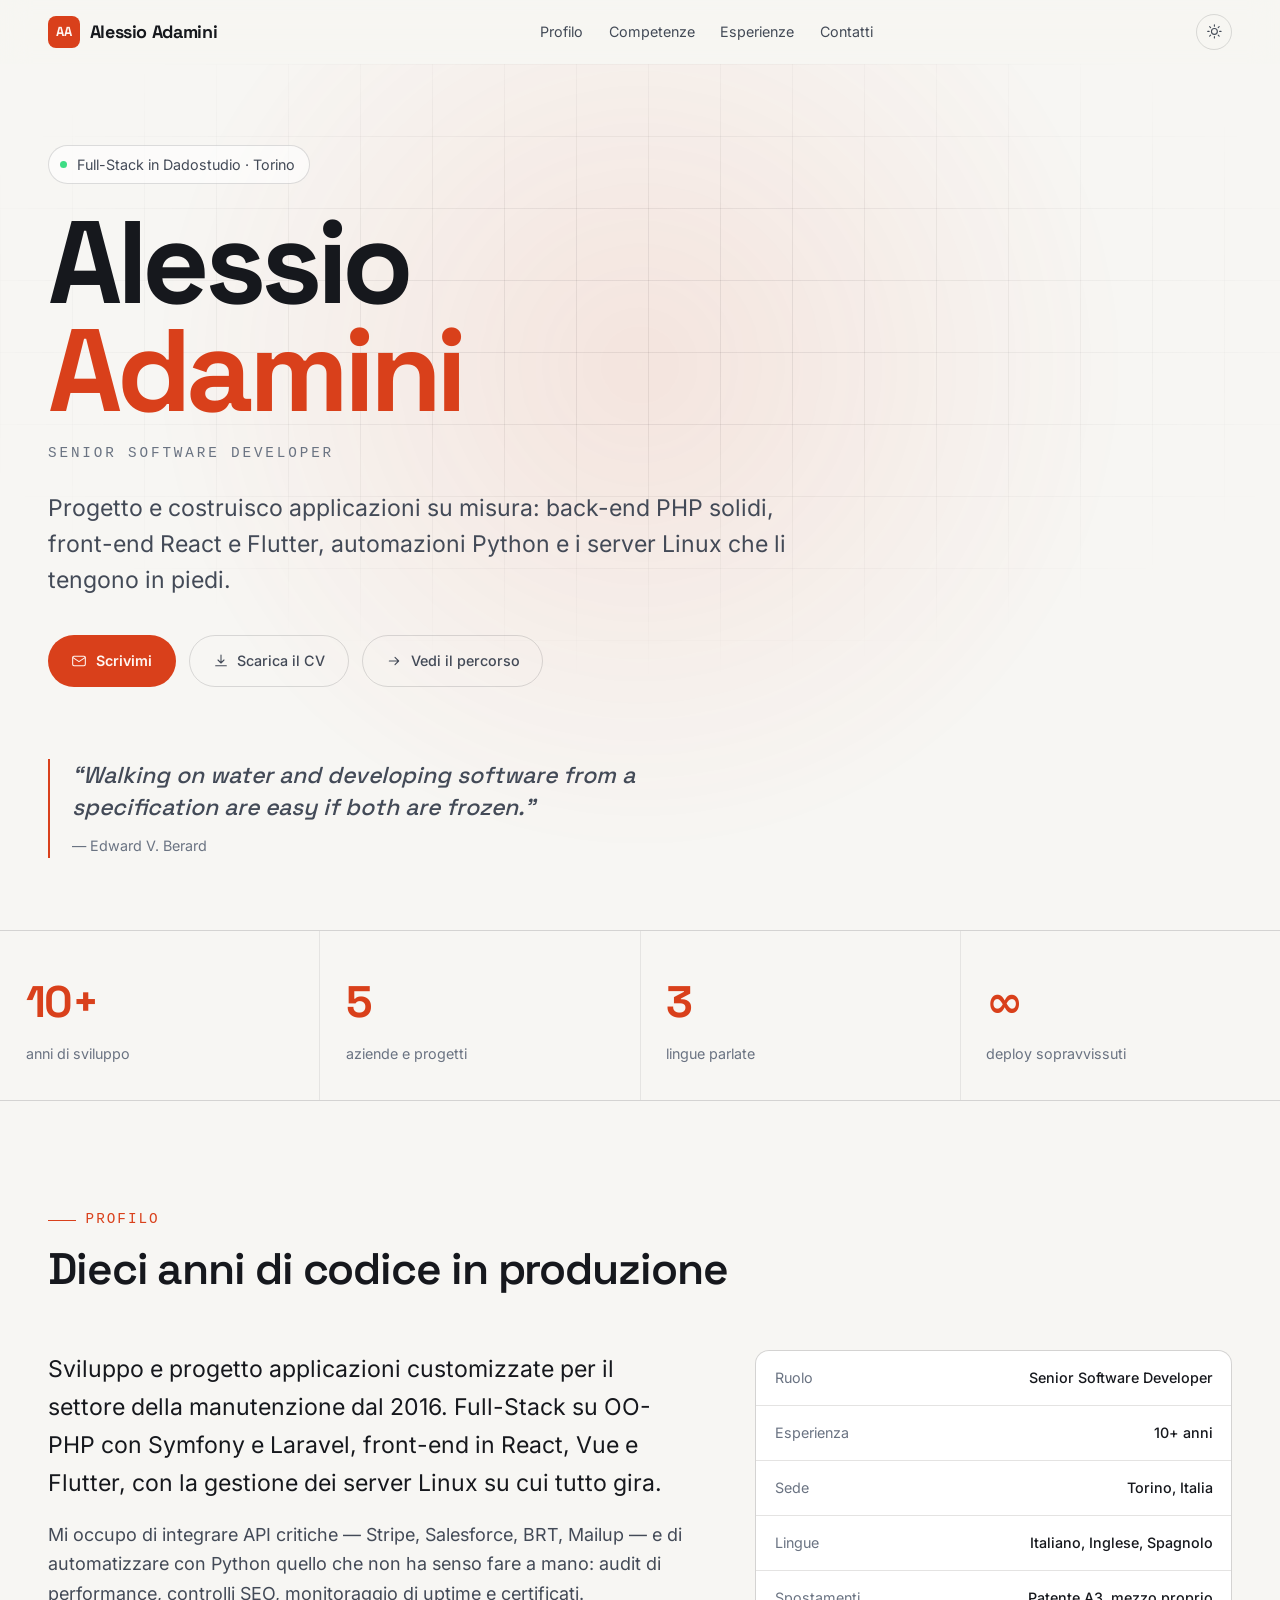
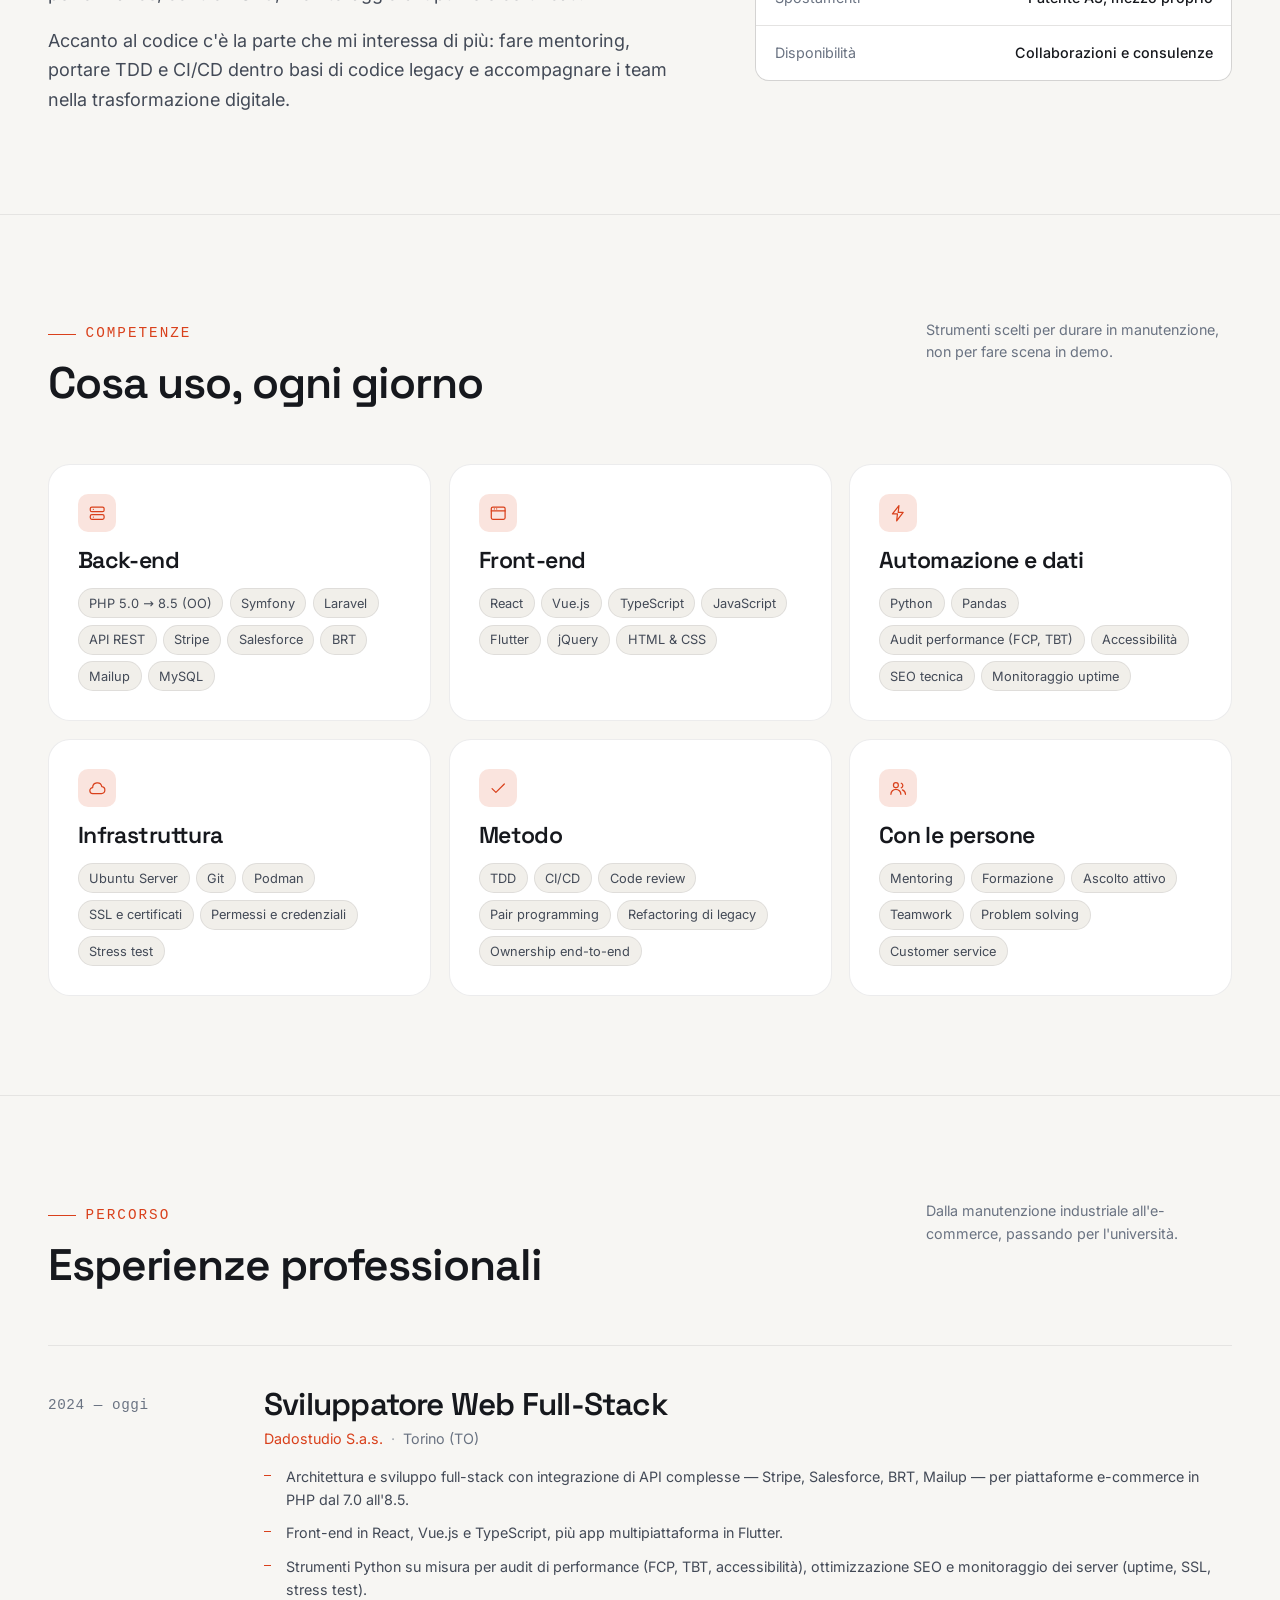
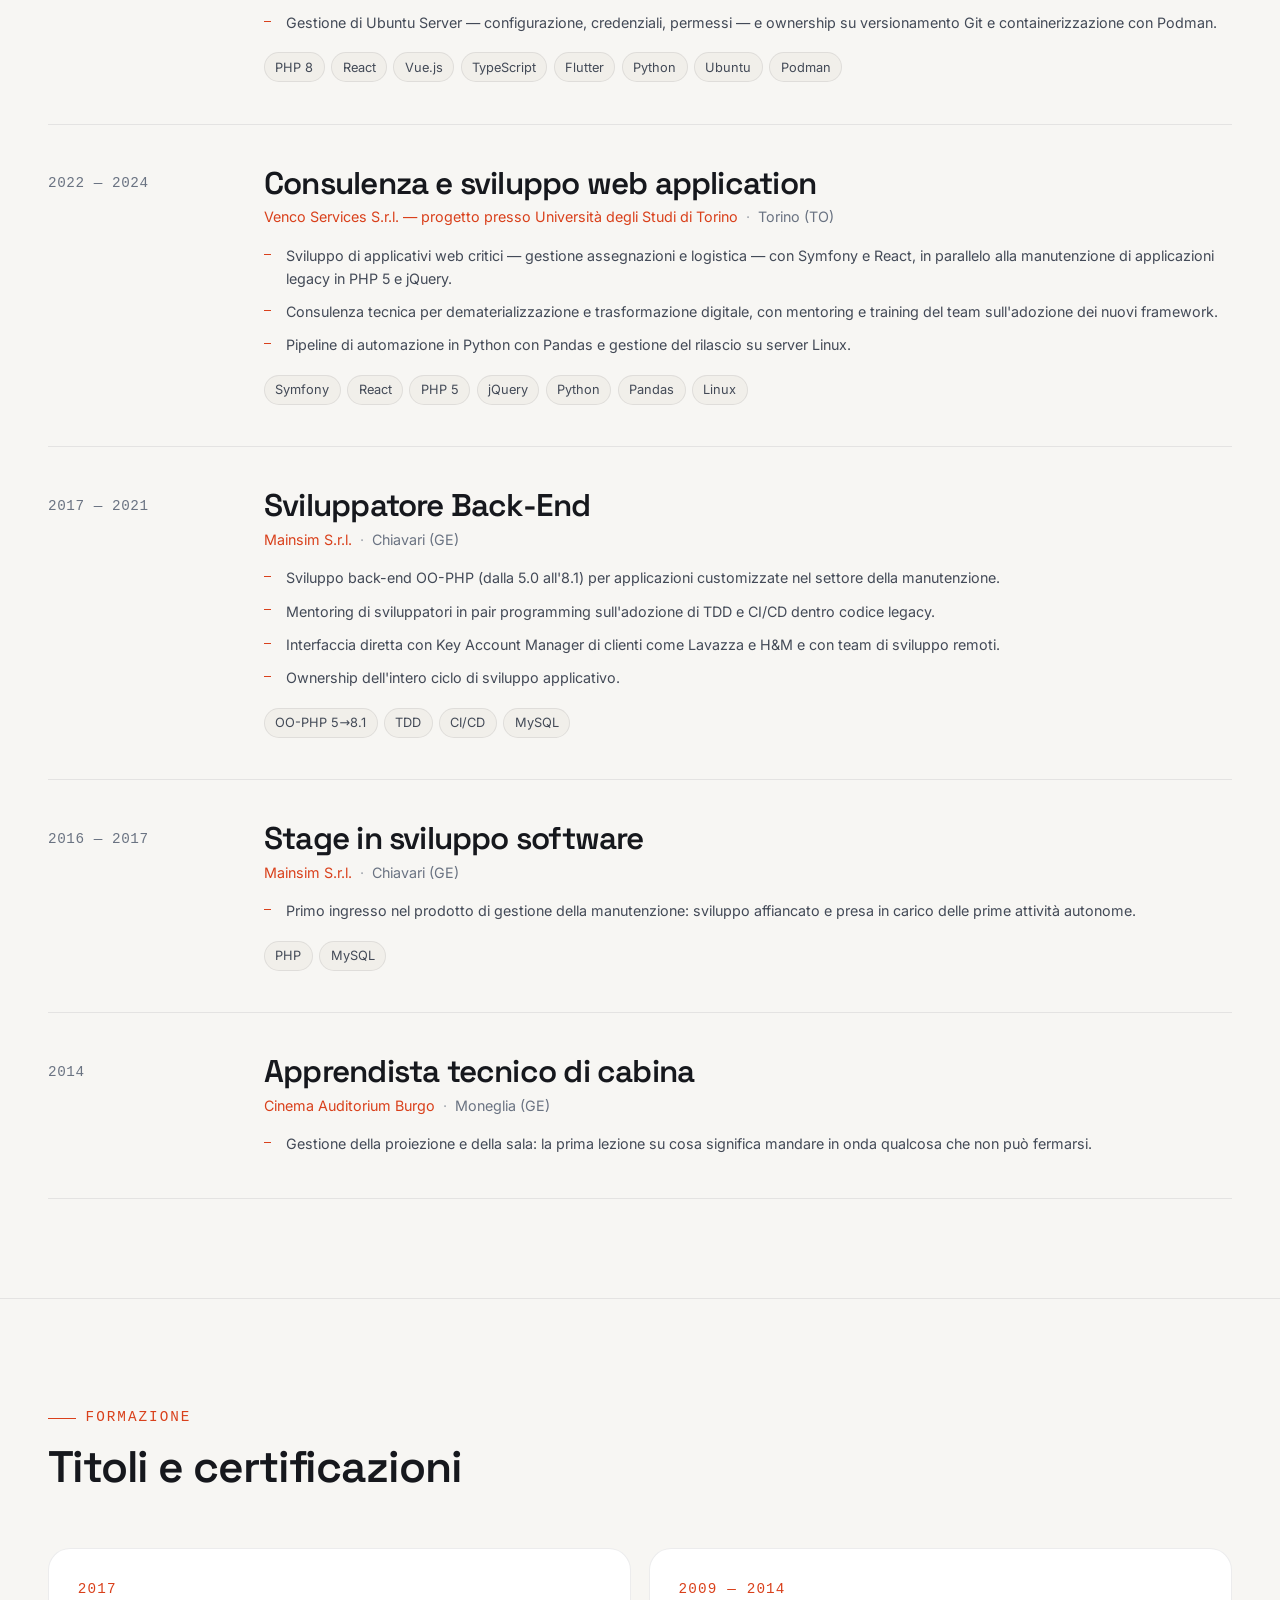
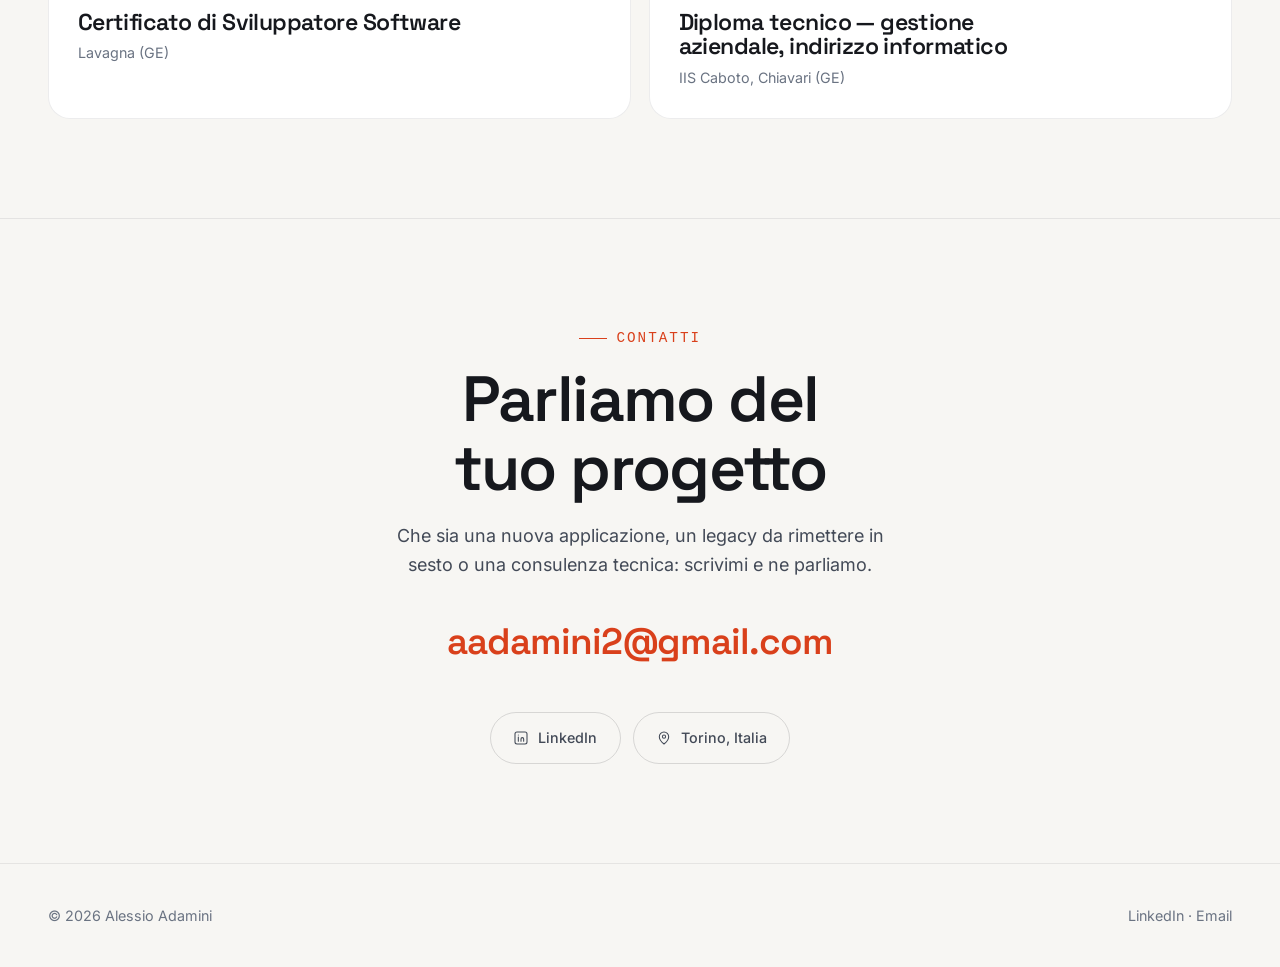
==== docs/index.html @ 6bbdf0d1 "Rendi il CV scaricabile dalla pagina Il PDF esce in media/ e il pulsante di download torna in apertu" ====
<!DOCTYPE html>
<html lang="it-IT">
<head>
	<meta charset="UTF-8">
	<meta name="viewport" content="width=device-width, initial-scale=1">
	<meta name="theme-color" content="#08090c" media="(prefers-color-scheme: dark)">
	<meta name="theme-color" content="#f7f6f3" media="(prefers-color-scheme: light)">
	<link rel="profile" href="https://gmpg.org/xfn/11">
	<title>Alessio Adamini &#8211; Senior Software Developer · Torino</title>
<meta name='robots' content='max-image-preview:large' />
<link rel="preload" href="assets/fonts/space-grotesk-700-latin.woff2" as="font" type="font/woff2" crossorigin>
<link rel="preload" href="assets/fonts/inter-400-latin.woff2" as="font" type="font/woff2" crossorigin>
	<script>
	(function(){try{var t=localStorage.getItem('adamini-theme');if(!t){t=window.matchMedia('(prefers-color-scheme: light)').matches?'light':'dark';}document.documentElement.dataset.theme=t;}catch(e){}})();
	</script>
	<meta name="description" content="Progetto e costruisco applicazioni su misura: back-end PHP solidi, front-end React e Flutter, automazioni Python e i server Linux che li tengono in piedi.">
<meta name="author" content="Alessio Adamini">
<meta property="og:type" content="profile">
<meta property="og:title" content="Alessio Adamini — Senior Software Developer">
<meta property="og:description" content="Progetto e costruisco applicazioni su misura: back-end PHP solidi, front-end React e Flutter, automazioni Python e i server Linux che li tengono in piedi.">
<meta property="og:url" content="https://adamini-a.github.io/">
<meta property="og:image" content="https://adamini-a.github.io/assets/img/og-image.png">
<meta property="og:image:width" content="1200">
<meta property="og:image:height" content="630">
<meta property="og:locale" content="it_IT">
<meta property="og:site_name" content="Alessio Adamini">
<meta name="twitter:card" content="summary_large_image">
<meta name="twitter:title" content="Alessio Adamini — Senior Software Developer">
<meta name="twitter:description" content="Progetto e costruisco applicazioni su misura: back-end PHP solidi, front-end React e Flutter, automazioni Python e i server Linux che li tengono in piedi.">
<meta name="twitter:image" content="https://adamini-a.github.io/assets/img/og-image.png">
<script type="application/ld+json">{"@context":"https://schema.org","@type":"Person","name":"Alessio Adamini","jobTitle":"Senior Software Developer","description":"Progetto e costruisco applicazioni su misura: back-end PHP solidi, front-end React e Flutter, automazioni Python e i server Linux che li tengono in piedi.","url":"https://adamini-a.github.io/","image":"https://adamini-a.github.io/assets/img/og-image.png","email":"aadamini2@gmail.com","address":{"@type":"PostalAddress","addressLocality":"Torino, Italia"},"sameAs":["https://www.linkedin.com/in/alessio-adamini-a20788132"]}</script>


<link rel='stylesheet' href='assets/css/main.css' media='all' />
<link rel="canonical" href="https://adamini-a.github.io/" />
</head>

<body class="home no-js">

<a class="skip-link" href="#main">Vai al contenuto</a>

<header class="site-header" data-stuck="false">
	<div class="wrap site-header__inner">
		<a class="brand" href="" rel="home">
							<span class="brand__mark" aria-hidden="true">AA</span>
						<span>Alessio Adamini</span>
		</a>

		<nav class="nav" aria-label="Navigazione principale">
												<a href="#profilo">Profilo</a>
									<a href="#competenze">Competenze</a>
									<a href="#esperienze">Esperienze</a>
									<a href="#contatti">Contatti</a>
									</nav>

		<div class="header__tools">
			<button class="theme-toggle" type="button" aria-label="Cambia tema">
				<span class="icon-sun" aria-hidden="true">
					<svg viewBox="0 0 24 24" fill="none" stroke="currentColor" stroke-width="1.6" stroke-linecap="round"><circle cx="12" cy="12" r="4.2"/><path d="M12 2.5v2M12 19.5v2M2.5 12h2M19.5 12h2M5.2 5.2l1.4 1.4M17.4 17.4l1.4 1.4M18.8 5.2l-1.4 1.4M6.6 17.4l-1.4 1.4"/></svg>
				</span>
				<span class="icon-moon" aria-hidden="true">
					<svg viewBox="0 0 24 24" fill="none" stroke="currentColor" stroke-width="1.6" stroke-linecap="round" stroke-linejoin="round"><path d="M20 14.5A8.5 8.5 0 0 1 9.5 4a8.5 8.5 0 1 0 10.5 10.5Z"/></svg>
				</span>
			</button>

			<button class="nav-toggle" type="button" aria-expanded="false" aria-label="Apri il menu">
				<span></span><span></span><span></span>
			</button>
		</div>
	</div>
</header>

<main id="main">
<section class="hero" id="inizio">
	<span class="hero__grid" aria-hidden="true"></span>
	<span class="hero__glow" aria-hidden="true"></span>

	<div class="wrap">
					<p class="hero__status reveal">
				<span class="dot" aria-hidden="true"></span>
				Full-Stack in Dadostudio · Torino			</p>
		
		<h1 class="hero__name reveal" style="--reveal-delay:60ms">
			<span class="line">Alessio</span>
			<span class="line accent">Adamini</span>
		</h1>

					<p class="hero__role reveal" style="--reveal-delay:120ms">Senior Software Developer</p>
		
					<p class="hero__intro reveal" style="--reveal-delay:180ms">Progetto e costruisco applicazioni su misura: back-end PHP solidi, front-end React e Flutter, automazioni Python e i server Linux che li tengono in piedi.</p>
		
		<div class="hero__actions reveal" style="--reveal-delay:240ms">
							<a class="btn btn--primary" href="mailto:aadamini2@gmail.com">
					<svg viewBox="0 0 24 24" fill="none" stroke="currentColor" stroke-width="1.6" stroke-linecap="round" stroke-linejoin="round" aria-hidden="true" focusable="false"><rect x="2.5" y="5" width="19" height="14" rx="2"/><path d="m3 7 9 6 9-6"/></svg>					Scrivimi				</a>
			
							<a class="btn btn--ghost" href="media/Alessio_Adamini_CV_2026.pdf" download>
					<svg viewBox="0 0 24 24" fill="none" stroke="currentColor" stroke-width="1.6" stroke-linecap="round" stroke-linejoin="round" aria-hidden="true" focusable="false"><path d="M12 3v12m0 0 4.5-4.5M12 15l-4.5-4.5"/><path d="M4 19h16"/></svg>					Scarica il CV				</a>
			
			<a class="btn btn--ghost" href="#esperienze">
				<svg viewBox="0 0 24 24" fill="none" stroke="currentColor" stroke-width="1.6" stroke-linecap="round" stroke-linejoin="round" aria-hidden="true" focusable="false"><path d="M5 12h14m0 0-5.5-5.5M19 12l-5.5 5.5"/></svg>				Vedi il percorso			</a>
		</div>

					<figure class="hero__quote reveal" style="--reveal-delay:300ms">
				<blockquote><p>“Walking on water and developing software from a specification are easy if both are frozen.”</p></blockquote>
									<figcaption><cite>— Edward V. Berard</cite></figcaption>
							</figure>
			</div>
</section>
<div class="stats">
			<div class="stats__item reveal" style="--reveal-delay:0ms">
			<span class="stats__value">10+</span>
			<span class="stats__label">anni di sviluppo</span>
		</div>
			<div class="stats__item reveal" style="--reveal-delay:70ms">
			<span class="stats__value">5</span>
			<span class="stats__label">aziende e progetti</span>
		</div>
			<div class="stats__item reveal" style="--reveal-delay:140ms">
			<span class="stats__value">3</span>
			<span class="stats__label">lingue parlate</span>
		</div>
			<div class="stats__item reveal" style="--reveal-delay:210ms">
			<span class="stats__value">∞</span>
			<span class="stats__label">deploy sopravvissuti</span>
		</div>
	</div>
<section class="section" id="profilo">
	<div class="wrap">
		<div class="section__head">
			<div>
				<p class="section__kicker">Profilo</p>
				<h2 class="section__title">Dieci anni di codice in produzione</h2>
			</div>
		</div>

		<div class="about">
			<div class="about__text reveal">
															<p>Sviluppo e progetto applicazioni customizzate per il settore della manutenzione dal 2016. Full-Stack su OO-PHP con Symfony e Laravel, front-end in React, Vue e Flutter, con la gestione dei server Linux su cui tutto gira.</p>
																				<p>Mi occupo di integrare API critiche — Stripe, Salesforce, BRT, Mailup — e di automatizzare con Python quello che non ha senso fare a mano: audit di performance, controlli SEO, monitoraggio di uptime e certificati.</p>
																				<p>Accanto al codice c&#039;è la parte che mi interessa di più: fare mentoring, portare TDD e CI/CD dentro basi di codice legacy e accompagnare i team nella trasformazione digitale.</p>
												</div>

							<dl class="facts reveal" style="--reveal-delay:120ms">
											<div class="facts__row">
							<dt class="facts__key">Ruolo</dt>
							<dd class="facts__val">Senior Software Developer</dd>
						</div>
											<div class="facts__row">
							<dt class="facts__key">Esperienza</dt>
							<dd class="facts__val">10+ anni</dd>
						</div>
											<div class="facts__row">
							<dt class="facts__key">Sede</dt>
							<dd class="facts__val">Torino, Italia</dd>
						</div>
											<div class="facts__row">
							<dt class="facts__key">Lingue</dt>
							<dd class="facts__val">Italiano, Inglese, Spagnolo</dd>
						</div>
											<div class="facts__row">
							<dt class="facts__key">Spostamenti</dt>
							<dd class="facts__val">Patente A3, mezzo proprio</dd>
						</div>
											<div class="facts__row">
							<dt class="facts__key">Disponibilità</dt>
							<dd class="facts__val">Collaborazioni e consulenze</dd>
						</div>
									</dl>
					</div>
	</div>
</section>
<section class="section" id="competenze">
	<div class="wrap">
		<div class="section__head">
			<div>
				<p class="section__kicker">Competenze</p>
				<h2 class="section__title">Cosa uso, ogni giorno</h2>
			</div>
							<p class="section__lede">Strumenti scelti per durare in manutenzione, non per fare scena in demo.</p>
					</div>

		<div class="skills">
											<article class="skill-card reveal" style="--reveal-delay:0ms">
											<span class="skill-card__icon" aria-hidden="true"><svg viewBox="0 0 24 24" fill="none" stroke="currentColor" stroke-width="1.6" stroke-linecap="round" stroke-linejoin="round" aria-hidden="true" focusable="false"><rect x="3" y="4" width="18" height="6" rx="2"/><rect x="3" y="14" width="18" height="6" rx="2"/><path d="M7 7h.01M7 17h.01"/></svg></span>
					
					<h3 class="skill-card__title">Back-end</h3>

											<ul class="tags">
															<li class="tag">PHP 5.0 → 8.5 (OO)</li>
															<li class="tag">Symfony</li>
															<li class="tag">Laravel</li>
															<li class="tag">API REST</li>
															<li class="tag">Stripe</li>
															<li class="tag">Salesforce</li>
															<li class="tag">BRT</li>
															<li class="tag">Mailup</li>
															<li class="tag">MySQL</li>
													</ul>
									</article>
											<article class="skill-card reveal" style="--reveal-delay:70ms">
											<span class="skill-card__icon" aria-hidden="true"><svg viewBox="0 0 24 24" fill="none" stroke="currentColor" stroke-width="1.6" stroke-linecap="round" stroke-linejoin="round" aria-hidden="true" focusable="false"><rect x="3" y="4" width="18" height="16" rx="2"/><path d="M3 9h18M7 6.5h.01M10 6.5h.01"/></svg></span>
					
					<h3 class="skill-card__title">Front-end</h3>

											<ul class="tags">
															<li class="tag">React</li>
															<li class="tag">Vue.js</li>
															<li class="tag">TypeScript</li>
															<li class="tag">JavaScript</li>
															<li class="tag">Flutter</li>
															<li class="tag">jQuery</li>
															<li class="tag">HTML &amp; CSS</li>
													</ul>
									</article>
											<article class="skill-card reveal" style="--reveal-delay:140ms">
											<span class="skill-card__icon" aria-hidden="true"><svg viewBox="0 0 24 24" fill="none" stroke="currentColor" stroke-width="1.6" stroke-linecap="round" stroke-linejoin="round" aria-hidden="true" focusable="false"><path d="M13 2 4.5 13H11l-1 9 8.5-11H12l1-9Z"/></svg></span>
					
					<h3 class="skill-card__title">Automazione e dati</h3>

											<ul class="tags">
															<li class="tag">Python</li>
															<li class="tag">Pandas</li>
															<li class="tag">Audit performance (FCP, TBT)</li>
															<li class="tag">Accessibilità</li>
															<li class="tag">SEO tecnica</li>
															<li class="tag">Monitoraggio uptime</li>
													</ul>
									</article>
											<article class="skill-card reveal" style="--reveal-delay:210ms">
											<span class="skill-card__icon" aria-hidden="true"><svg viewBox="0 0 24 24" fill="none" stroke="currentColor" stroke-width="1.6" stroke-linecap="round" stroke-linejoin="round" aria-hidden="true" focusable="false"><path d="M17.5 19a4.5 4.5 0 0 0 .5-8.97A6 6 0 0 0 6.1 11.2 3.5 3.5 0 0 0 6.5 19h11Z"/></svg></span>
					
					<h3 class="skill-card__title">Infrastruttura</h3>

											<ul class="tags">
															<li class="tag">Ubuntu Server</li>
															<li class="tag">Git</li>
															<li class="tag">Podman</li>
															<li class="tag">SSL e certificati</li>
															<li class="tag">Permessi e credenziali</li>
															<li class="tag">Stress test</li>
													</ul>
									</article>
											<article class="skill-card reveal" style="--reveal-delay:280ms">
											<span class="skill-card__icon" aria-hidden="true"><svg viewBox="0 0 24 24" fill="none" stroke="currentColor" stroke-width="1.6" stroke-linecap="round" stroke-linejoin="round" aria-hidden="true" focusable="false"><path d="m4 12.5 5 5L20 6.5"/></svg></span>
					
					<h3 class="skill-card__title">Metodo</h3>

											<ul class="tags">
															<li class="tag">TDD</li>
															<li class="tag">CI/CD</li>
															<li class="tag">Code review</li>
															<li class="tag">Pair programming</li>
															<li class="tag">Refactoring di legacy</li>
															<li class="tag">Ownership end-to-end</li>
													</ul>
									</article>
											<article class="skill-card reveal" style="--reveal-delay:350ms">
											<span class="skill-card__icon" aria-hidden="true"><svg viewBox="0 0 24 24" fill="none" stroke="currentColor" stroke-width="1.6" stroke-linecap="round" stroke-linejoin="round" aria-hidden="true" focusable="false"><circle cx="9" cy="8" r="3.2"/><path d="M2.5 20a6.5 6.5 0 0 1 13 0"/><path d="M16 5.5a3.2 3.2 0 0 1 0 6M17.5 14.2A6.5 6.5 0 0 1 21.5 20"/></svg></span>
					
					<h3 class="skill-card__title">Con le persone</h3>

											<ul class="tags">
															<li class="tag">Mentoring</li>
															<li class="tag">Formazione</li>
															<li class="tag">Ascolto attivo</li>
															<li class="tag">Teamwork</li>
															<li class="tag">Problem solving</li>
															<li class="tag">Customer service</li>
													</ul>
									</article>
					</div>
	</div>
</section>
<section class="section" id="esperienze">
	<div class="wrap">
		<div class="section__head">
			<div>
				<p class="section__kicker">Percorso</p>
				<h2 class="section__title">Esperienze professionali</h2>
			</div>
							<p class="section__lede">Dalla manutenzione industriale all&#039;e-commerce, passando per l&#039;università.</p>
					</div>

		<div class="timeline">
											<article class="tl-item reveal">
					<p class="tl-item__period">2024 — oggi</p>

					<div class="tl-item__body">
						<h3 class="tl-item__role">Sviluppatore Web Full-Stack</h3>

													<p class="tl-item__org">
																	<span>Dadostudio S.a.s.</span>
																									<span class="sep" aria-hidden="true">·</span>
																									<span class="place">Torino (TO)</span>
															</p>
						
													<ul class="tl-item__list">
																	<li>Architettura e sviluppo full-stack con integrazione di API complesse — Stripe, Salesforce, BRT, Mailup — per piattaforme e-commerce in PHP dal 7.0 all&#039;8.5.</li>
																	<li>Front-end in React, Vue.js e TypeScript, più app multipiattaforma in Flutter.</li>
																	<li>Strumenti Python su misura per audit di performance (FCP, TBT, accessibilità), ottimizzazione SEO e monitoraggio dei server (uptime, SSL, stress test).</li>
																	<li>Gestione di Ubuntu Server — configurazione, credenziali, permessi — e ownership su versionamento Git e containerizzazione con Podman.</li>
															</ul>
						
													<ul class="tags tl-item__stack">
																	<li class="tag">PHP 8</li>
																	<li class="tag">React</li>
																	<li class="tag">Vue.js</li>
																	<li class="tag">TypeScript</li>
																	<li class="tag">Flutter</li>
																	<li class="tag">Python</li>
																	<li class="tag">Ubuntu</li>
																	<li class="tag">Podman</li>
															</ul>
											</div>
				</article>
											<article class="tl-item reveal">
					<p class="tl-item__period">2022 — 2024</p>

					<div class="tl-item__body">
						<h3 class="tl-item__role">Consulenza e sviluppo web application</h3>

													<p class="tl-item__org">
																	<span>Venco Services S.r.l. — progetto presso Università degli Studi di Torino</span>
																									<span class="sep" aria-hidden="true">·</span>
																									<span class="place">Torino (TO)</span>
															</p>
						
													<ul class="tl-item__list">
																	<li>Sviluppo di applicativi web critici — gestione assegnazioni e logistica — con Symfony e React, in parallelo alla manutenzione di applicazioni legacy in PHP 5 e jQuery.</li>
																	<li>Consulenza tecnica per dematerializzazione e trasformazione digitale, con mentoring e training del team sull&#039;adozione dei nuovi framework.</li>
																	<li>Pipeline di automazione in Python con Pandas e gestione del rilascio su server Linux.</li>
															</ul>
						
													<ul class="tags tl-item__stack">
																	<li class="tag">Symfony</li>
																	<li class="tag">React</li>
																	<li class="tag">PHP 5</li>
																	<li class="tag">jQuery</li>
																	<li class="tag">Python</li>
																	<li class="tag">Pandas</li>
																	<li class="tag">Linux</li>
															</ul>
											</div>
				</article>
											<article class="tl-item reveal">
					<p class="tl-item__period">2017 — 2021</p>

					<div class="tl-item__body">
						<h3 class="tl-item__role">Sviluppatore Back-End</h3>

													<p class="tl-item__org">
																	<span>Mainsim S.r.l.</span>
																									<span class="sep" aria-hidden="true">·</span>
																									<span class="place">Chiavari (GE)</span>
															</p>
						
													<ul class="tl-item__list">
																	<li>Sviluppo back-end OO-PHP (dalla 5.0 all&#039;8.1) per applicazioni customizzate nel settore della manutenzione.</li>
																	<li>Mentoring di sviluppatori in pair programming sull&#039;adozione di TDD e CI/CD dentro codice legacy.</li>
																	<li>Interfaccia diretta con Key Account Manager di clienti come Lavazza e H&amp;M e con team di sviluppo remoti.</li>
																	<li>Ownership dell&#039;intero ciclo di sviluppo applicativo.</li>
															</ul>
						
													<ul class="tags tl-item__stack">
																	<li class="tag">OO-PHP 5→8.1</li>
																	<li class="tag">TDD</li>
																	<li class="tag">CI/CD</li>
																	<li class="tag">MySQL</li>
															</ul>
											</div>
				</article>
											<article class="tl-item reveal">
					<p class="tl-item__period">2016 — 2017</p>

					<div class="tl-item__body">
						<h3 class="tl-item__role">Stage in sviluppo software</h3>

													<p class="tl-item__org">
																	<span>Mainsim S.r.l.</span>
																									<span class="sep" aria-hidden="true">·</span>
																									<span class="place">Chiavari (GE)</span>
															</p>
						
													<ul class="tl-item__list">
																	<li>Primo ingresso nel prodotto di gestione della manutenzione: sviluppo affiancato e presa in carico delle prime attività autonome.</li>
															</ul>
						
													<ul class="tags tl-item__stack">
																	<li class="tag">PHP</li>
																	<li class="tag">MySQL</li>
															</ul>
											</div>
				</article>
											<article class="tl-item reveal">
					<p class="tl-item__period">2014</p>

					<div class="tl-item__body">
						<h3 class="tl-item__role">Apprendista tecnico di cabina</h3>

													<p class="tl-item__org">
																	<span>Cinema Auditorium Burgo</span>
																									<span class="sep" aria-hidden="true">·</span>
																									<span class="place">Moneglia (GE)</span>
															</p>
						
													<ul class="tl-item__list">
																	<li>Gestione della proiezione e della sala: la prima lezione su cosa significa mandare in onda qualcosa che non può fermarsi.</li>
															</ul>
						
											</div>
				</article>
					</div>
	</div>
</section>
<section class="section" id="formazione">
	<div class="wrap">
		<div class="section__head">
			<div>
				<p class="section__kicker">Formazione</p>
				<h2 class="section__title">Titoli e certificazioni</h2>
			</div>
		</div>

		<div class="education">
											<article class="edu-card reveal" style="--reveal-delay:0ms">
											<p class="edu-card__year">2017</p>
										<h3 class="edu-card__title">Certificato di Sviluppatore Software</h3>
											<p class="edu-card__org">Lavagna (GE)</p>
									</article>
											<article class="edu-card reveal" style="--reveal-delay:80ms">
											<p class="edu-card__year">2009 — 2014</p>
										<h3 class="edu-card__title">Diploma tecnico — gestione aziendale, indirizzo informatico</h3>
											<p class="edu-card__org">IIS Caboto, Chiavari (GE)</p>
									</article>
					</div>
	</div>
</section>
<section class="section contact" id="contatti">
	<div class="wrap wrap--narrow">
		<p class="section__kicker" style="justify-content:center">Contatti</p>
		<h2 class="contact__title reveal">Parliamo del tuo progetto</h2>

					<p class="contact__lede reveal" style="--reveal-delay:80ms">Che sia una nuova applicazione, un legacy da rimettere in sesto o una consulenza tecnica: scrivimi e ne parliamo.</p>
		
					<a class="contact__mail reveal" style="--reveal-delay:140ms" href="mailto:aadamini2@gmail.com">
				aadamini2@gmail.com			</a>
		
		<div class="contact__links reveal" style="--reveal-delay:200ms">
			
							<a class="btn btn--ghost" href="https://www.linkedin.com/in/alessio-adamini-a20788132" target="_blank" rel="me noopener">
					<svg viewBox="0 0 24 24" fill="none" stroke="currentColor" stroke-width="1.6" stroke-linecap="round" stroke-linejoin="round" aria-hidden="true" focusable="false"><rect x="3" y="3" width="18" height="18" rx="3"/><path d="M8 10.5V17M8 7.5v.01M12 17v-3.6a2 2 0 0 1 4 0V17"/></svg>					LinkedIn
				</a>
			
			
							<span class="btn btn--ghost">
					<svg viewBox="0 0 24 24" fill="none" stroke="currentColor" stroke-width="1.6" stroke-linecap="round" stroke-linejoin="round" aria-hidden="true" focusable="false"><path d="M12 21s7-5.6 7-11a7 7 0 1 0-14 0c0 5.4 7 11 7 11Z"/><circle cx="12" cy="10" r="2.4"/></svg>					Torino, Italia				</span>
					</div>
	</div>
</section>
</main>

<footer class="site-footer">
	<div class="wrap site-footer__inner">
		<p>
			© 2026 Alessio Adamini		</p>

		<p>
							<a href="https://www.linkedin.com/in/alessio-adamini-a20788132" rel="me noopener" target="_blank">LinkedIn</a>
													· <a href="mailto:aadamini2@gmail.com">Email</a>
					</p>
	</div>
</footer>

<script defer src="assets/js/main.js"></script>
</body>
</html>
---- docs/assets/css/main.css ----
/* ==========================================================================
   Adamini — foglio di stile principale
   1. Token          5. Hero
   2. Reset / base   6. Sezioni
   3. Layout         7. Componenti
   4. Header         8. Utility & motion
   ========================================================================== */

@import url("../fonts/fonts.css");

/* 1. Token ---------------------------------------------------------------- */

:root {
	color-scheme: dark;

	--ink-900: #08090c;
	--ink-850: #0b0d11;
	--ink-800: #101319;
	--ink-700: #171b23;
	--ink-600: #212630;

	--text: #eceef4;
	--text-soft: #b6bdcc;
	--text-mute: #848d9f;

	--accent: #ff6b4a;
	--accent-soft: #ffa084;
	--accent-ink: #1a0b06;

	--surface: var(--ink-800);
	--surface-2: var(--ink-700);
	--bg: var(--ink-900);
	--line: color-mix(in srgb, var(--text) 12%, transparent);
	--line-soft: color-mix(in srgb, var(--text) 7%, transparent);

	--font-sans: "Inter", ui-sans-serif, system-ui, -apple-system, "Segoe UI", Roboto, sans-serif;
	--font-display: "Space Grotesk", var(--font-sans);
	--font-mono: ui-monospace, "SFMono-Regular", "JetBrains Mono", Menlo, Consolas, monospace;

	/* Tipografia fluida */
	--step--1: clamp(0.82rem, 0.79rem + 0.13vw, 0.9rem);
	--step-0: clamp(1rem, 0.96rem + 0.2vw, 1.12rem);
	--step-1: clamp(1.2rem, 1.12rem + 0.4vw, 1.45rem);
	--step-2: clamp(1.5rem, 1.34rem + 0.78vw, 2rem);
	--step-3: clamp(1.9rem, 1.6rem + 1.45vw, 2.85rem);
	--step-4: clamp(2.4rem, 1.8rem + 3vw, 4rem);
	--step-hero: clamp(2.9rem, 1.4rem + 7.4vw, 7.5rem);

	--gutter: clamp(1.25rem, 5vw, 3rem);
	--wrap: 76rem;
	--wrap-narrow: 46rem;
	--section-y: clamp(4.5rem, 11vh, 8.5rem);

	--radius: 14px;
	--radius-lg: 22px;
	--shadow: 0 1px 2px rgb(0 0 0 / 0.3), 0 12px 40px -18px rgb(0 0 0 / 0.75);

	--ease: cubic-bezier(0.22, 0.61, 0.36, 1);
}

:root[data-theme="light"] {
	color-scheme: light;

	--text: #16181d;
	--text-soft: #434a57;
	--text-mute: #6a7382;

	--accent: #d9401b;
	--accent-soft: #b13315;
	--accent-ink: #fff6f2;

	--bg: #f7f6f3;
	--surface: #ffffff;
	--surface-2: #f1efea;
	--line: color-mix(in srgb, var(--text) 14%, transparent);
	--line-soft: color-mix(in srgb, var(--text) 8%, transparent);
	--shadow: 0 1px 2px rgb(20 20 25 / 0.06), 0 16px 40px -22px rgb(20 20 25 / 0.35);
}

/* 2. Reset / base --------------------------------------------------------- */

*,
*::before,
*::after {
	box-sizing: border-box;
}

* {
	margin: 0;
}

html {
	-webkit-text-size-adjust: 100%;
	scroll-behavior: smooth;
	scroll-padding-top: 6rem;
}

body {
	background: var(--bg);
	color: var(--text);
	font-family: var(--font-sans);
	font-size: var(--step-0);
	line-height: 1.65;
	font-synthesis-weight: none;
	-webkit-font-smoothing: antialiased;
	text-rendering: optimizeLegibility;
	overflow-x: hidden;
}

img,
svg,
video {
	display: block;
	max-width: 100%;
	height: auto;
}

h1,
h2,
h3,
h4 {
	font-family: var(--font-display);
	font-weight: 600;
	line-height: 1.08;
	letter-spacing: -0.025em;
	text-wrap: balance;
}

p,
li {
	text-wrap: pretty;
}

a {
	color: inherit;
	text-decoration-color: color-mix(in srgb, currentColor 35%, transparent);
	text-underline-offset: 0.18em;
}

a:hover {
	text-decoration-color: currentColor;
}

ul,
ol {
	padding: 0;
	list-style: none;
}

button {
	font: inherit;
	color: inherit;
	background: none;
	border: 0;
	cursor: pointer;
}

:focus-visible {
	outline: 2px solid var(--accent);
	outline-offset: 3px;
	border-radius: 4px;
}

::selection {
	background: var(--accent);
	color: var(--accent-ink);
}

.screen-reader-text {
	position: absolute;
	width: 1px;
	height: 1px;
	padding: 0;
	overflow: hidden;
	clip-path: inset(50%);
	white-space: nowrap;
	border: 0;
}

.skip-link {
	position: absolute;
	top: 0.5rem;
	left: 0.5rem;
	z-index: 100;
	padding: 0.7rem 1.1rem;
	background: var(--accent);
	color: var(--accent-ink);
	font-weight: 600;
	border-radius: 8px;
	transform: translateY(-160%);
	transition: transform 0.2s var(--ease);
}

.skip-link:focus {
	transform: translateY(0);
}

/* 3. Layout --------------------------------------------------------------- */

.wrap {
	width: min(100% - var(--gutter) * 2, var(--wrap));
	margin-inline: auto;
}

.wrap--narrow {
	max-width: var(--wrap-narrow);
}

.section {
	padding-block: var(--section-y);
	position: relative;
}

.section + .section {
	border-top: 1px solid var(--line-soft);
}

.section__head {
	display: flex;
	flex-wrap: wrap;
	gap: 0.75rem 2rem;
	align-items: baseline;
	justify-content: space-between;
	margin-bottom: clamp(2rem, 5vw, 3.5rem);
}

.section__title {
	font-size: var(--step-3);
}

.section__kicker {
	display: inline-flex;
	align-items: center;
	gap: 0.6rem;
	font-family: var(--font-mono);
	font-size: var(--step--1);
	letter-spacing: 0.14em;
	text-transform: uppercase;
	color: var(--accent);
	margin-bottom: 0.9rem;
}

.section__kicker::before {
	content: "";
	width: 1.75rem;
	height: 1px;
	background: currentColor;
}

.section__lede {
	max-width: 34ch;
	color: var(--text-mute);
	font-size: var(--step--1);
	line-height: 1.6;
}

/* 4. Header --------------------------------------------------------------- */

.site-header {
	position: sticky;
	top: 0;
	z-index: 50;
	padding-block: 0.85rem;
	background: color-mix(in srgb, var(--bg) 78%, transparent);
	backdrop-filter: blur(14px) saturate(160%);
	border-bottom: 1px solid transparent;
	transition: border-color 0.3s var(--ease), background 0.3s var(--ease);
}

.site-header[data-stuck="true"] {
	border-bottom-color: var(--line-soft);
	background: color-mix(in srgb, var(--bg) 92%, transparent);
}

@supports not (backdrop-filter: blur(1px)) {
	.site-header {
		background: var(--bg);
	}
}

.site-header__inner {
	display: flex;
	align-items: center;
	justify-content: space-between;
	gap: 1.5rem;
}

.brand {
	display: inline-flex;
	align-items: center;
	gap: 0.6rem;
	font-family: var(--font-display);
	font-weight: 700;
	letter-spacing: -0.02em;
	text-decoration: none;
	white-space: nowrap;
}

.brand__mark {
	display: grid;
	place-items: center;
	width: 2rem;
	height: 2rem;
	font-size: 0.82rem;
	border-radius: 8px;
	background: var(--accent);
	color: var(--accent-ink);
	letter-spacing: 0;
}

.nav {
	display: flex;
	align-items: center;
	gap: clamp(0.5rem, 2vw, 1.75rem);
}

.nav a {
	font-size: var(--step--1);
	color: var(--text-soft);
	text-decoration: none;
	padding-block: 0.35rem;
	position: relative;
	transition: color 0.2s var(--ease);
}

.nav a::after {
	content: "";
	position: absolute;
	inset-inline: 0;
	bottom: 0;
	height: 1px;
	background: var(--accent);
	transform: scaleX(0);
	transform-origin: left;
	transition: transform 0.25s var(--ease);
}

.nav a:hover,
.nav a[aria-current="true"] {
	color: var(--text);
}

.nav a:hover::after,
.nav a[aria-current="true"]::after {
	transform: scaleX(1);
}

.header__tools {
	display: flex;
	align-items: center;
	gap: 0.5rem;
}

.theme-toggle {
	display: grid;
	place-items: center;
	width: 2.25rem;
	height: 2.25rem;
	border: 1px solid var(--line);
	border-radius: 50%;
	color: var(--text-soft);
	transition: color 0.2s var(--ease), border-color 0.2s var(--ease), transform 0.2s var(--ease);
}

.theme-toggle:hover {
	color: var(--accent);
	border-color: var(--accent);
	transform: rotate(-20deg);
}

.theme-toggle svg {
	width: 1.05rem;
	height: 1.05rem;
}

:root:not([data-theme="light"]) .theme-toggle .icon-sun,
:root[data-theme="light"] .theme-toggle .icon-moon {
	display: none;
}

.nav-toggle {
	display: none;
}

@media (max-width: 47rem) {
	.nav {
		position: fixed;
		inset: 0 0 auto;
		top: 0;
		flex-direction: column;
		justify-content: center;
		gap: 1.25rem;
		height: 100dvh;
		background: var(--bg);
		transform: translateY(-100%);
		transition: transform 0.4s var(--ease);
		z-index: 60;
	}

	.nav a {
		font-size: var(--step-2);
		font-family: var(--font-display);
		color: var(--text);
	}

	body:has(.nav-toggle[aria-expanded="true"]) .nav {
		transform: translateY(0);
	}

	body:has(.nav-toggle[aria-expanded="true"]) {
		overflow: hidden;
	}

	.nav-toggle {
		display: grid;
		place-items: center;
		position: relative;
		z-index: 70;
		width: 2.25rem;
		height: 2.25rem;
		border: 1px solid var(--line);
		border-radius: 50%;
	}

	.nav-toggle span {
		display: block;
		width: 1rem;
		height: 1.5px;
		background: currentColor;
		transition: transform 0.3s var(--ease), opacity 0.2s var(--ease);
	}

	.nav-toggle span + span {
		margin-top: 4px;
	}

	.nav-toggle[aria-expanded="true"] span:first-child {
		transform: translateY(5.5px) rotate(45deg);
	}

	.nav-toggle[aria-expanded="true"] span:nth-child(2) {
		opacity: 0;
	}

	.nav-toggle[aria-expanded="true"] span:last-child {
		transform: translateY(-5.5px) rotate(-45deg);
	}
}

/* 5. Hero ----------------------------------------------------------------- */

.hero {
	position: relative;
	padding-block: clamp(3.5rem, 9vh, 7rem) clamp(3.5rem, 8vh, 6rem);
	overflow: hidden;
	isolation: isolate;
}

.hero__glow {
	position: absolute;
	z-index: -1;
	inset-block-start: -30%;
	inset-inline-start: 50%;
	width: min(120vw, 70rem);
	aspect-ratio: 1;
	translate: -50% 0;
	background: radial-gradient(
		circle at center,
		color-mix(in srgb, var(--accent) 26%, transparent) 0%,
		transparent 62%
	);
	filter: blur(30px);
	opacity: 0.75;
	pointer-events: none;
}

:root[data-theme="light"] .hero__glow {
	opacity: 0.38;
}

.hero__grid {
	position: absolute;
	inset: 0;
	z-index: -2;
	background-image: linear-gradient(var(--line-soft) 1px, transparent 1px),
		linear-gradient(90deg, var(--line-soft) 1px, transparent 1px);
	background-size: 4.5rem 4.5rem;
	mask-image: radial-gradient(ellipse 75% 55% at 50% 30%, #000 20%, transparent 75%);
	pointer-events: none;
}

.hero__status {
	display: inline-flex;
	align-items: center;
	gap: 0.6rem;
	padding: 0.4rem 0.9rem 0.4rem 0.7rem;
	border: 1px solid var(--line);
	border-radius: 999px;
	background: color-mix(in srgb, var(--surface) 60%, transparent);
	font-size: var(--step--1);
	color: var(--text-soft);
	margin-bottom: 1.6rem;
}

.hero__status .dot {
	width: 7px;
	height: 7px;
	border-radius: 50%;
	background: #3ddc84;
	box-shadow: 0 0 0 0 color-mix(in srgb, #3ddc84 70%, transparent);
	animation: pulse 2.4s infinite;
}

@keyframes pulse {
	70% {
		box-shadow: 0 0 0 7px transparent;
	}
	100% {
		box-shadow: 0 0 0 0 transparent;
	}
}

.hero__name {
	font-size: var(--step-hero);
	font-weight: 700;
	letter-spacing: -0.045em;
	line-height: 0.92;
	margin-bottom: 1.1rem;
}

.hero__name .line {
	display: block;
}

.hero__name .accent {
	color: var(--accent);
}

.hero__role {
	font-family: var(--font-mono);
	font-size: var(--step--1);
	letter-spacing: 0.2em;
	text-transform: uppercase;
	color: var(--text-mute);
	margin-bottom: 1.6rem;
}

.hero__intro {
	max-width: 52ch;
	font-size: var(--step-1);
	color: var(--text-soft);
	line-height: 1.55;
}

.hero__actions {
	display: flex;
	flex-wrap: wrap;
	gap: 0.85rem;
	margin-top: 2.3rem;
}

.hero__quote {
	margin-top: clamp(3rem, 7vw, 4.5rem);
	padding-left: 1.4rem;
	border-left: 2px solid var(--accent);
	max-width: 58ch;
}

.hero__quote p {
	font-family: var(--font-display);
	font-size: var(--step-1);
	font-style: italic;
	line-height: 1.4;
	color: var(--text-soft);
}

.hero__quote cite {
	display: block;
	margin-top: 0.7rem;
	font-size: var(--step--1);
	font-style: normal;
	color: var(--text-mute);
}

/* 6. Sezioni -------------------------------------------------------------- */

/* Stats */
.stats {
	display: grid;
	grid-template-columns: repeat(auto-fit, minmax(10rem, 1fr));
	gap: 1px;
	background: var(--line-soft);
	border-block: 1px solid var(--line-soft);
}

.stats__item {
	background: var(--bg);
	padding: clamp(1.4rem, 3vw, 2.2rem) clamp(1rem, 2vw, 1.6rem);
}

.stats__value {
	display: block;
	font-family: var(--font-display);
	font-size: var(--step-3);
	font-weight: 700;
	letter-spacing: -0.03em;
	color: var(--accent);
}

.stats__label {
	display: block;
	margin-top: 0.3rem;
	font-size: var(--step--1);
	color: var(--text-mute);
	line-height: 1.45;
}

/* Profilo */
.about {
	display: grid;
	gap: clamp(2rem, 5vw, 4rem);
	grid-template-columns: 1fr;
}

@media (min-width: 52rem) {
	.about {
		grid-template-columns: 1.35fr 1fr;
		align-items: start;
	}
}

.about__text p + p {
	margin-top: 1.1rem;
}

.about__text p:first-child {
	font-size: var(--step-1);
	color: var(--text);
}

.about__text {
	color: var(--text-soft);
}

.facts {
	display: grid;
	gap: 1px;
	background: var(--line-soft);
	border: 1px solid var(--line-soft);
	border-radius: var(--radius);
	overflow: hidden;
}

.facts__row {
	display: flex;
	flex-wrap: wrap;
	gap: 0.4rem 1rem;
	justify-content: space-between;
	align-items: baseline;
	padding: 0.95rem 1.15rem;
	background: var(--surface);
	font-size: var(--step--1);
}

.facts__key {
	color: var(--text-mute);
}

.facts__val {
	font-weight: 500;
	text-align: right;
}

/* Competenze */
.skills {
	display: grid;
	gap: 1.1rem;
	grid-template-columns: 1fr;
}

@media (min-width: 38rem) {
	.skills {
		grid-template-columns: repeat(2, 1fr);
	}
}

@media (min-width: 60rem) {
	.skills {
		grid-template-columns: repeat(3, 1fr);
	}
}

.skill-card {
	container-type: inline-size;
	padding: clamp(1.3rem, 3vw, 1.8rem);
	background: var(--surface);
	border: 1px solid var(--line-soft);
	border-radius: var(--radius-lg);
	transition: border-color 0.3s var(--ease), transform 0.3s var(--ease);
}

.skill-card:hover {
	border-color: color-mix(in srgb, var(--accent) 45%, transparent);
	transform: translateY(-3px);
}

.skill-card__icon {
	display: grid;
	place-items: center;
	width: 2.4rem;
	height: 2.4rem;
	margin-bottom: 1rem;
	border-radius: 10px;
	background: color-mix(in srgb, var(--accent) 14%, transparent);
	color: var(--accent);
}

.skill-card__icon svg {
	width: 1.15rem;
	height: 1.15rem;
}

.skill-card__title {
	font-size: var(--step-1);
	margin-bottom: 0.95rem;
}

.tags {
	display: flex;
	flex-wrap: wrap;
	gap: 0.4rem;
}

.tag {
	padding: 0.28rem 0.65rem;
	font-size: 0.8rem;
	line-height: 1.5;
	color: var(--text-soft);
	background: var(--surface-2);
	border: 1px solid var(--line-soft);
	border-radius: 999px;
	white-space: nowrap;
}

/* Timeline esperienze */
.timeline {
	display: grid;
	gap: 0;
}

.tl-item {
	display: grid;
	grid-template-columns: 1fr;
	gap: 0.5rem 2.5rem;
	padding-block: clamp(1.8rem, 4vw, 2.6rem);
	border-top: 1px solid var(--line-soft);
	position: relative;
}

.tl-item:last-child {
	border-bottom: 1px solid var(--line-soft);
}

@media (min-width: 46rem) {
	.tl-item {
		grid-template-columns: 11rem 1fr;
	}
}

.tl-item__period {
	font-family: var(--font-mono);
	font-size: var(--step--1);
	color: var(--text-mute);
	letter-spacing: 0.04em;
	padding-top: 0.35rem;
}

@media (min-width: 46rem) {
	.tl-item__period {
		position: sticky;
		top: 6rem;
		align-self: start;
	}
}

.tl-item__role {
	font-size: var(--step-2);
	margin-bottom: 0.3rem;
}

.tl-item__org {
	display: flex;
	flex-wrap: wrap;
	align-items: center;
	gap: 0.5rem;
	font-size: var(--step--1);
	color: var(--accent);
	margin-bottom: 1rem;
}

.tl-item__org .sep {
	color: var(--text-mute);
	opacity: 0.6;
}

.tl-item__org .place {
	color: var(--text-mute);
}

.tl-item__list {
	display: grid;
	gap: 0.65rem;
	color: var(--text-soft);
	font-size: var(--step--1);
	line-height: 1.6;
}

.tl-item__list li {
	position: relative;
	padding-left: 1.4rem;
}

.tl-item__list li::before {
	content: "";
	position: absolute;
	left: 0;
	top: 0.62em;
	width: 0.45rem;
	height: 1px;
	background: var(--accent);
}

.tl-item__stack {
	margin-top: 1.1rem;
}

/* Formazione */
.education {
	display: grid;
	gap: 1.1rem;
	grid-template-columns: repeat(auto-fit, minmax(min(100%, 19rem), 1fr));
}

.edu-card {
	padding: clamp(1.3rem, 3vw, 1.8rem);
	background: var(--surface);
	border: 1px solid var(--line-soft);
	border-radius: var(--radius-lg);
}

.edu-card__year {
	font-family: var(--font-mono);
	font-size: var(--step--1);
	color: var(--accent);
	letter-spacing: 0.08em;
}

.edu-card__title {
	font-size: var(--step-1);
	margin-block: 0.5rem 0.4rem;
}

.edu-card__org {
	font-size: var(--step--1);
	color: var(--text-mute);
}

/* Contatti */
.contact {
	text-align: center;
}

.contact__title {
	font-size: var(--step-4);
	margin-bottom: 1.1rem;
}

.contact__lede {
	max-width: 46ch;
	margin-inline: auto;
	color: var(--text-soft);
}

.contact__mail {
	display: inline-block;
	margin-top: 2rem;
	font-family: var(--font-display);
	font-size: clamp(1.15rem, 0.8rem + 1.9vw, 2.3rem);
	font-weight: 600;
	letter-spacing: -0.03em;
	text-decoration: none;
	color: var(--accent);
	word-break: break-word;
	background-image: linear-gradient(currentColor, currentColor);
	background-size: 0% 1.5px;
	background-position: 0 100%;
	background-repeat: no-repeat;
	transition: background-size 0.4s var(--ease);
}

.contact__mail:hover {
	background-size: 100% 1.5px;
}

.contact__links {
	display: flex;
	flex-wrap: wrap;
	justify-content: center;
	gap: 0.75rem;
	margin-top: 2.5rem;
}

/* 7. Componenti ----------------------------------------------------------- */

.btn {
	display: inline-flex;
	align-items: center;
	gap: 0.55rem;
	padding: 0.8rem 1.4rem;
	border-radius: 999px;
	font-size: var(--step--1);
	font-weight: 500;
	text-decoration: none;
	border: 1px solid transparent;
	transition: transform 0.2s var(--ease), background 0.2s var(--ease), border-color 0.2s var(--ease),
		color 0.2s var(--ease);
}

.btn svg {
	width: 1rem;
	height: 1rem;
	flex: none;
}

.btn:active {
	transform: translateY(1px);
}

.btn--primary {
	background: var(--accent);
	color: var(--accent-ink);
	font-weight: 600;
}

.btn--primary:hover {
	background: var(--accent-soft);
}

.btn--ghost {
	border-color: var(--line);
	color: var(--text-soft);
}

.btn--ghost:hover {
	border-color: var(--accent);
	color: var(--accent);
}

.site-footer {
	padding-block: 2.5rem;
	border-top: 1px solid var(--line-soft);
	color: var(--text-mute);
	font-size: var(--step--1);
}

.site-footer__inner {
	display: flex;
	flex-wrap: wrap;
	gap: 0.75rem 2rem;
	align-items: center;
	justify-content: space-between;
}

.site-footer a {
	text-decoration: none;
}

.site-footer a:hover {
	color: var(--accent);
}

/* Contenuti editoriali (page.php / single.php / 404) */
.entry {
	padding-block: var(--section-y);
}

.entry__title {
	font-size: var(--step-4);
	margin-bottom: 1rem;
}

.entry__meta {
	font-size: var(--step--1);
	color: var(--text-mute);
	margin-bottom: 2.5rem;
}

.prose {
	color: var(--text-soft);
}

.prose > * + * {
	margin-top: 1.15rem;
}

.prose h2 {
	font-size: var(--step-2);
	margin-top: 2.6rem;
	color: var(--text);
}

.prose h3 {
	font-size: var(--step-1);
	margin-top: 2rem;
	color: var(--text);
}

.prose a {
	color: var(--accent);
}

.prose ul,
.prose ol {
	padding-left: 1.3rem;
	list-style: revert;
}

.prose li + li {
	margin-top: 0.4rem;
}

.prose blockquote {
	padding-left: 1.2rem;
	border-left: 2px solid var(--accent);
	font-style: italic;
}

.prose img {
	border-radius: var(--radius);
}

.prose code {
	font-family: var(--font-mono);
	font-size: 0.9em;
	padding: 0.15em 0.4em;
	background: var(--surface-2);
	border-radius: 5px;
}

.prose pre {
	padding: 1.1rem 1.3rem;
	background: var(--surface);
	border: 1px solid var(--line-soft);
	border-radius: var(--radius);
	overflow-x: auto;
}

.prose pre code {
	padding: 0;
	background: none;
}

.post-list {
	display: grid;
	gap: 1.1rem;
	grid-template-columns: repeat(auto-fit, minmax(min(100%, 19rem), 1fr));
}

.post-card {
	display: block;
	padding: clamp(1.3rem, 3vw, 1.8rem);
	background: var(--surface);
	border: 1px solid var(--line-soft);
	border-radius: var(--radius-lg);
	text-decoration: none;
	transition: border-color 0.25s var(--ease), transform 0.25s var(--ease);
}

.post-card:hover {
	border-color: color-mix(in srgb, var(--accent) 45%, transparent);
	transform: translateY(-3px);
}

.post-card__title {
	font-size: var(--step-1);
	margin-block: 0.45rem 0.6rem;
}

.post-card__excerpt {
	font-size: var(--step--1);
	color: var(--text-mute);
}

.pagination {
	display: flex;
	gap: 0.5rem;
	margin-top: 2.5rem;
	font-size: var(--step--1);
}

.pagination .page-numbers {
	display: grid;
	place-items: center;
	min-width: 2.3rem;
	height: 2.3rem;
	padding-inline: 0.5rem;
	border: 1px solid var(--line-soft);
	border-radius: 8px;
	text-decoration: none;
}

.pagination .current {
	background: var(--accent);
	color: var(--accent-ink);
	border-color: var(--accent);
}

/* 8. Utility & motion ----------------------------------------------------- */

.reveal {
	opacity: 0;
	transform: translateY(18px);
	transition: opacity 0.7s var(--ease), transform 0.7s var(--ease);
	transition-delay: var(--reveal-delay, 0ms);
}

.reveal.is-visible {
	opacity: 1;
	transform: none;
}

.no-js .reveal {
	opacity: 1;
	transform: none;
}

@media (prefers-reduced-motion: reduce) {
	html {
		scroll-behavior: auto;
	}

	*,
	*::before,
	*::after {
		animation-duration: 0.01ms !important;
		animation-iteration-count: 1 !important;
		transition-duration: 0.01ms !important;
	}

	.reveal {
		opacity: 1;
		transform: none;
	}
}
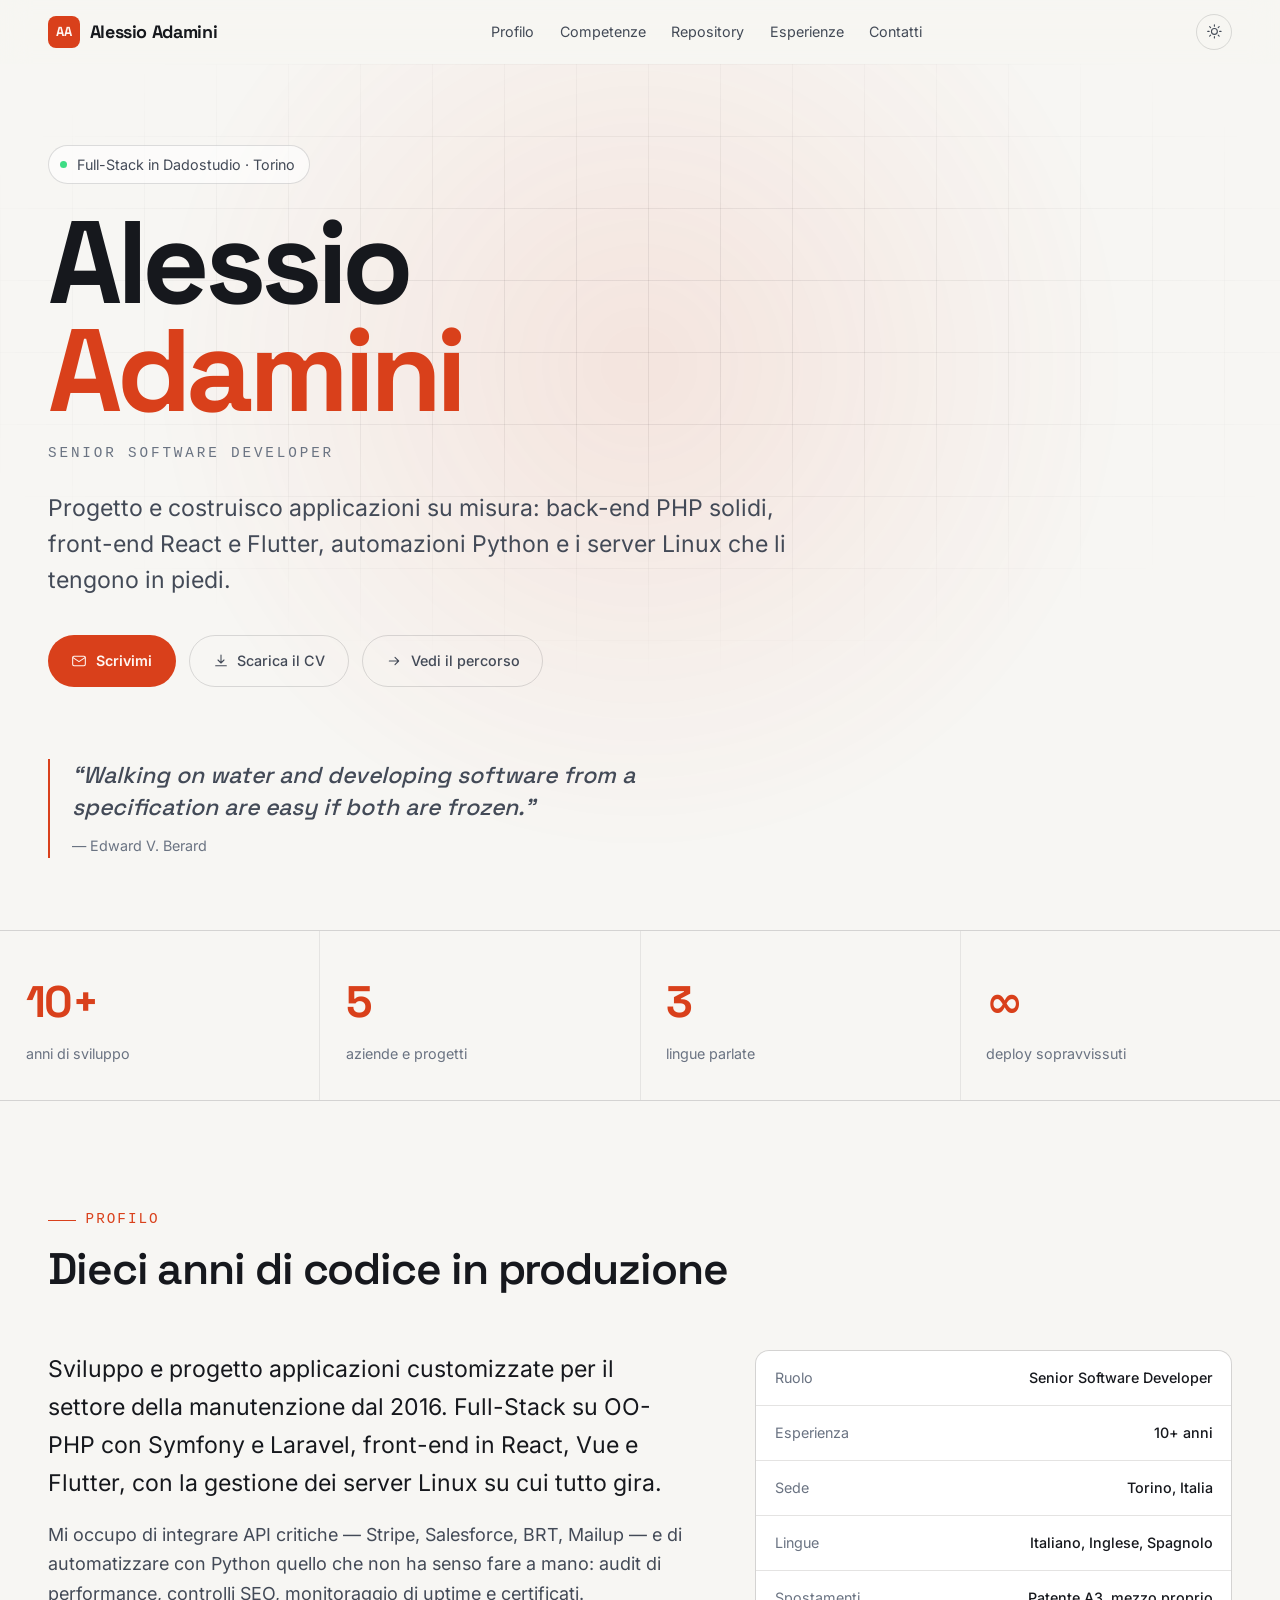
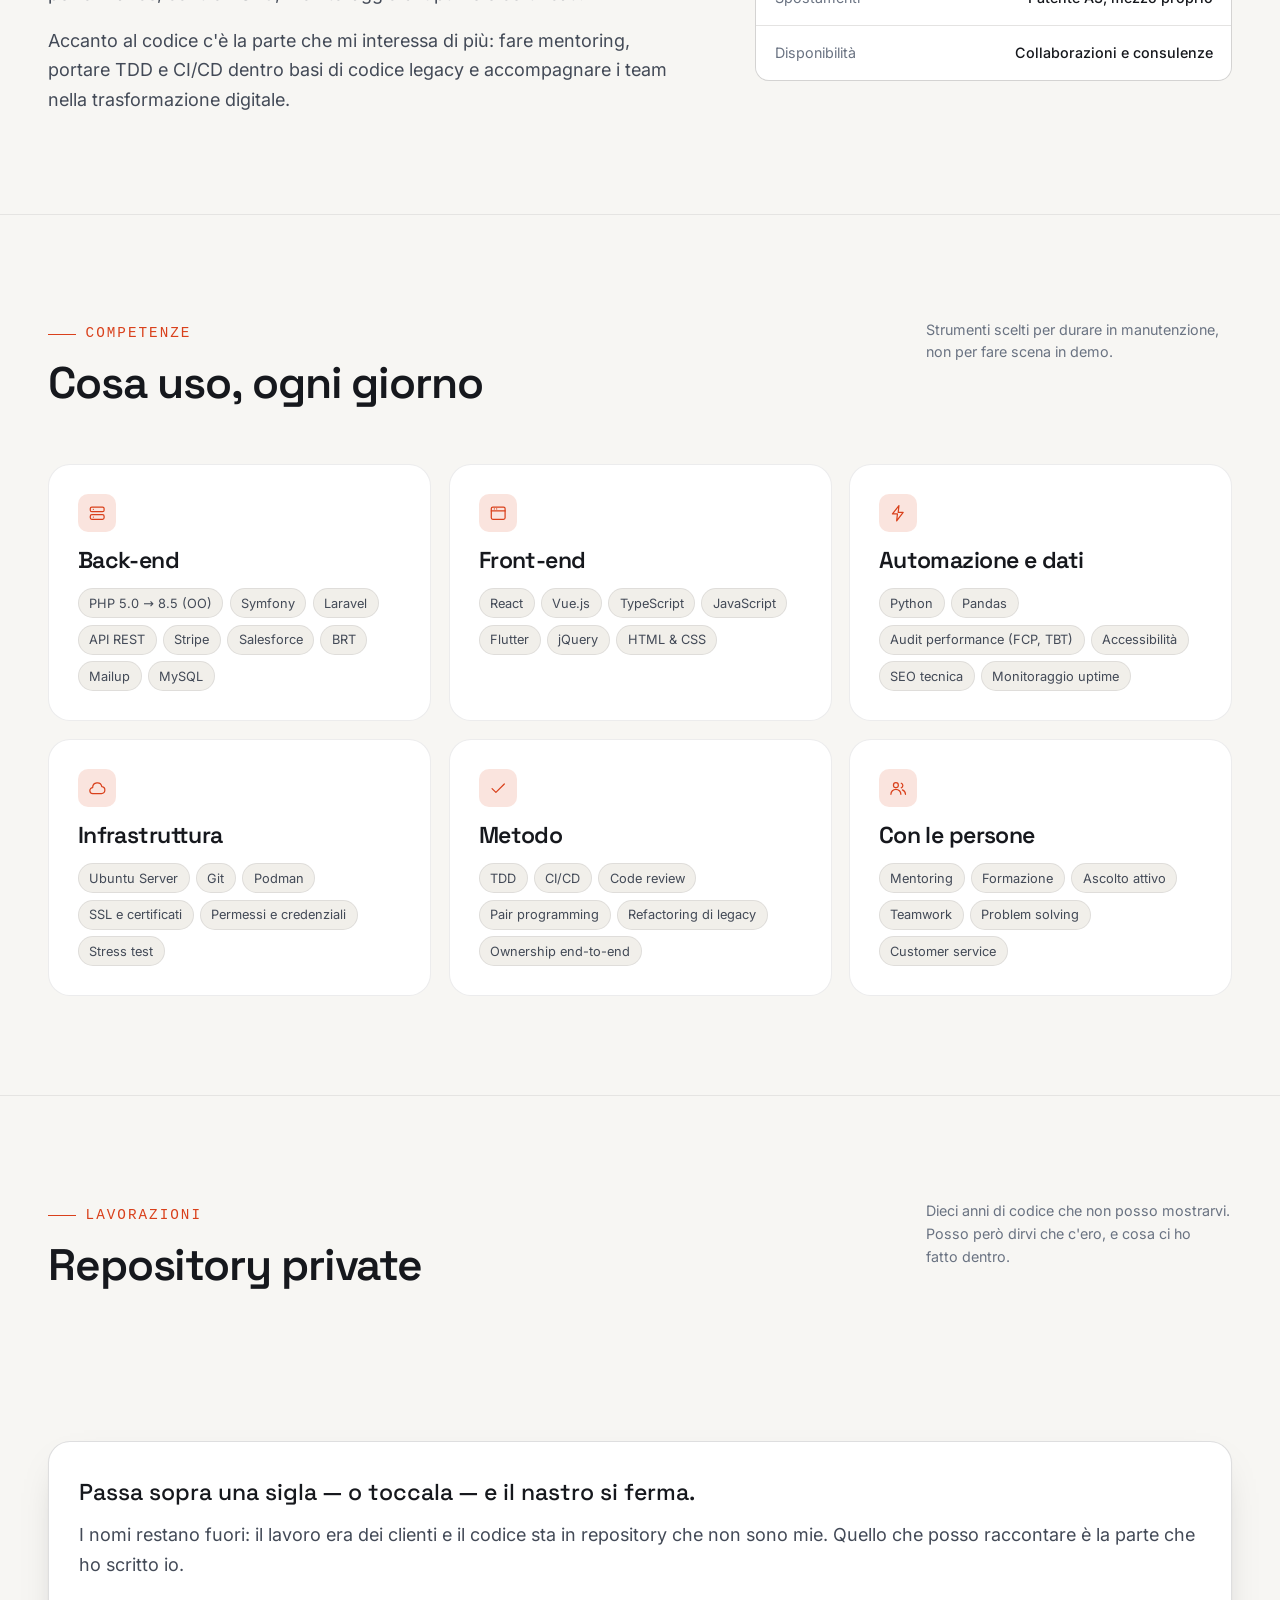
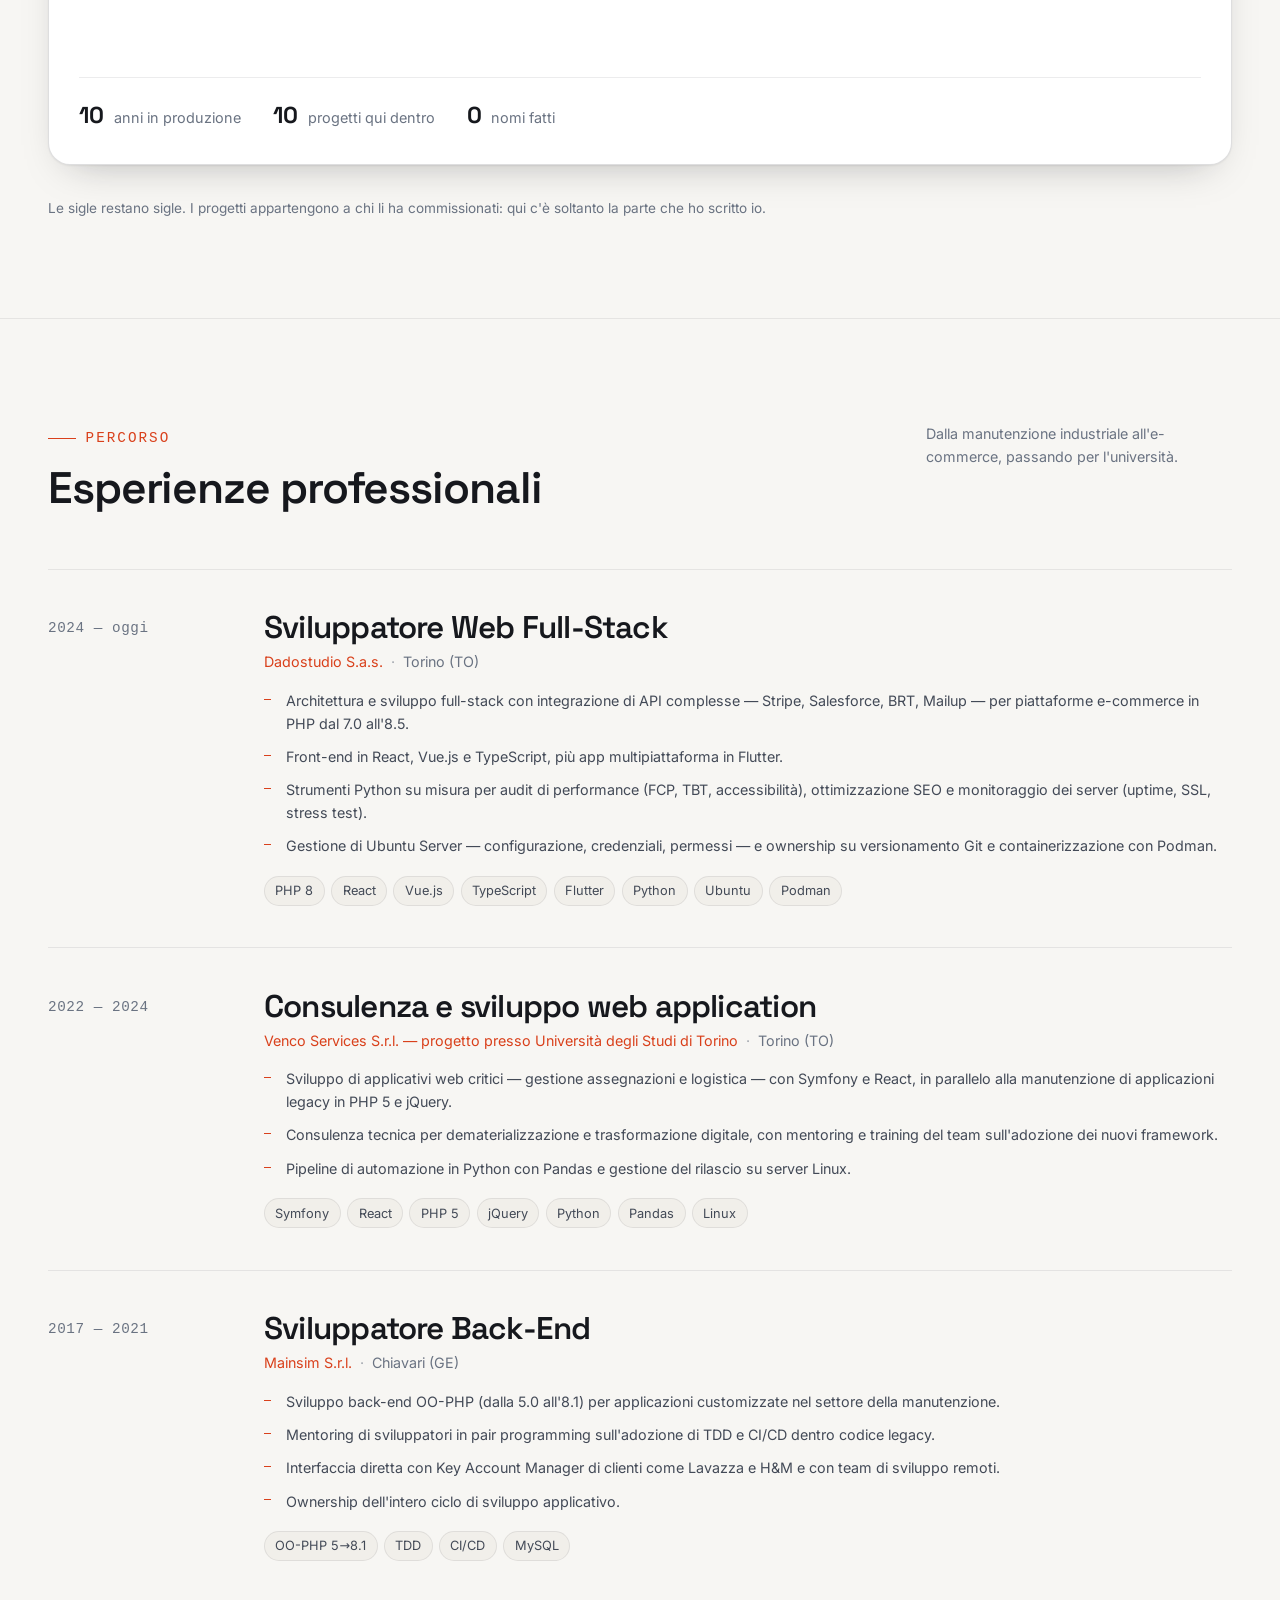
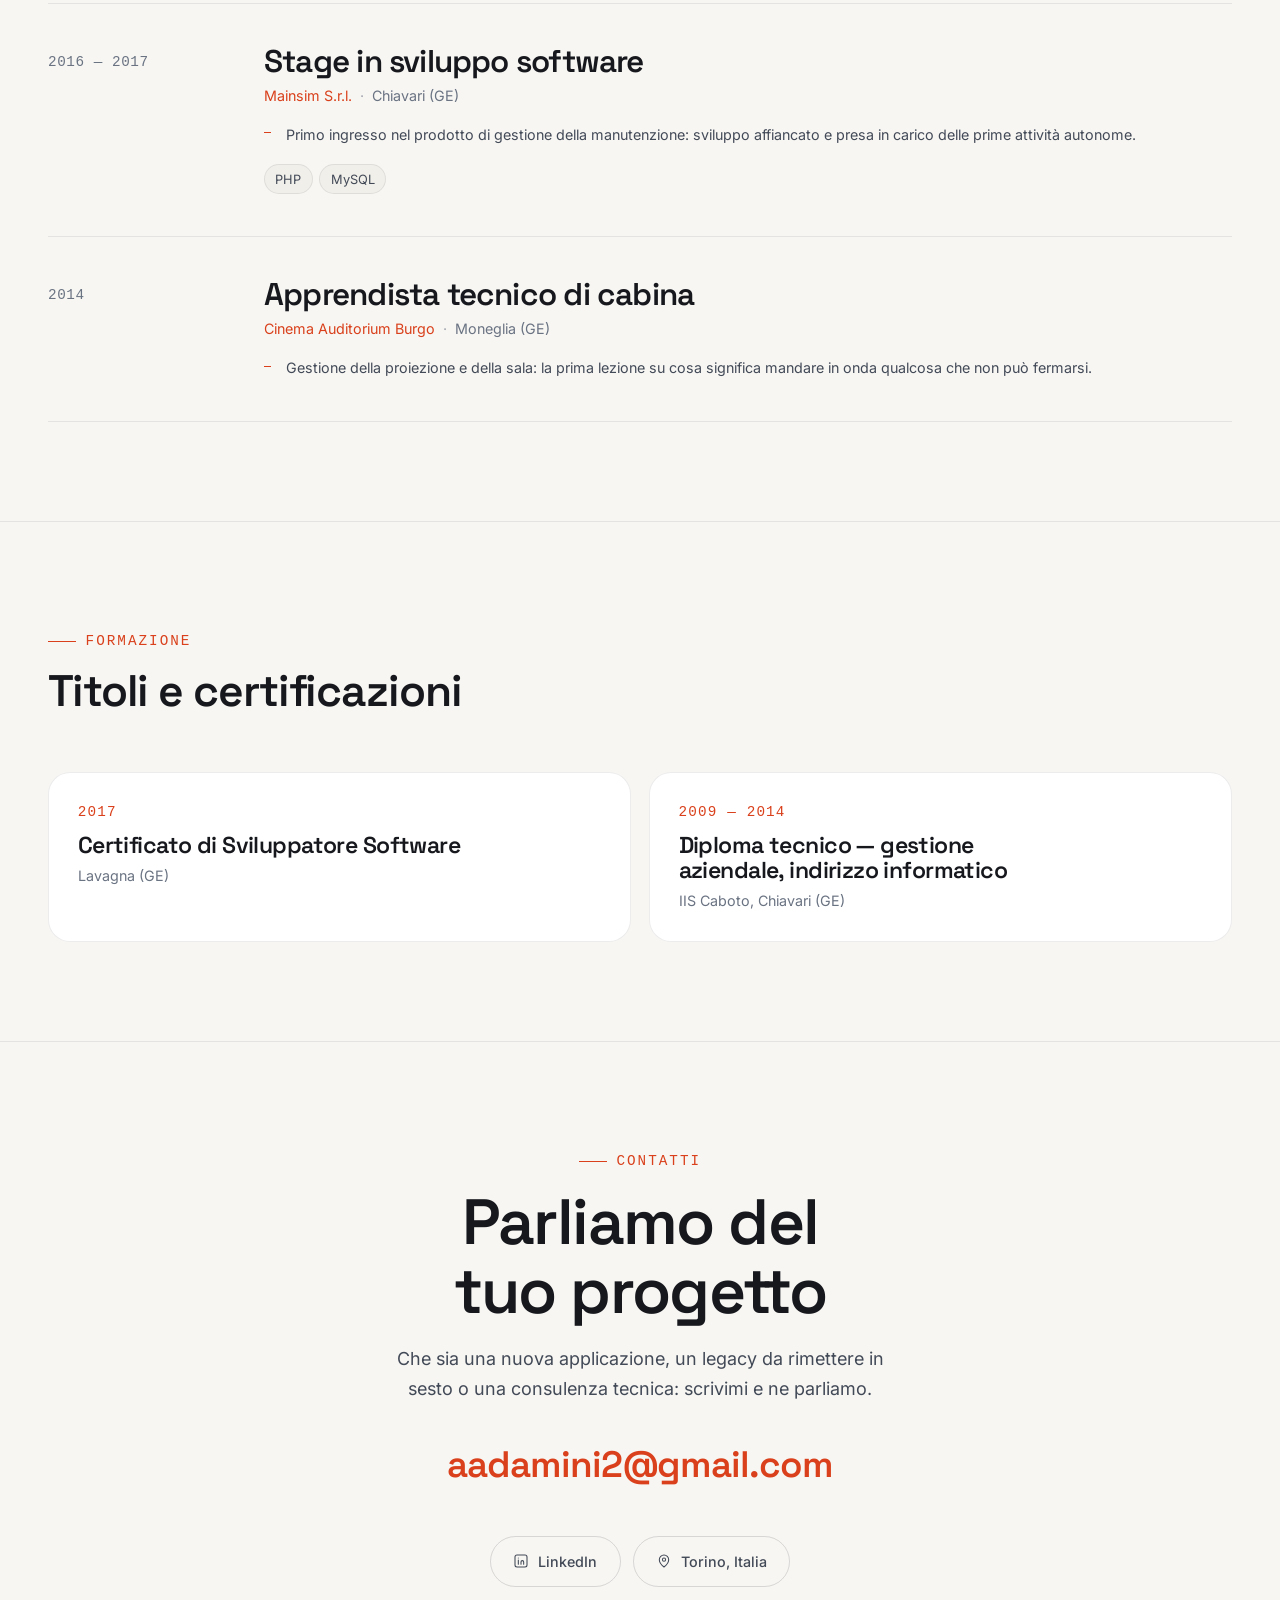
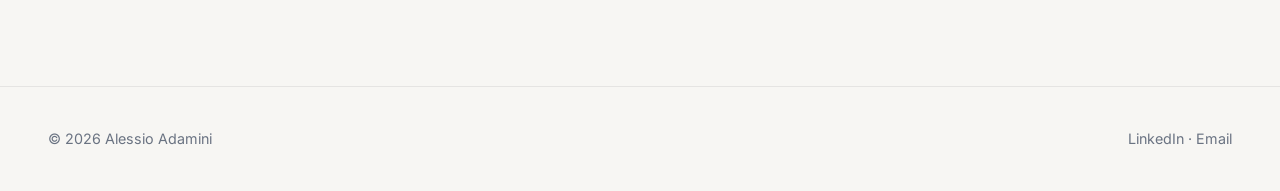
==== commit cca20d54: "pulizia da migrazione, bugfix e implementazione "repo"" ====
--- a/docs/index.html
+++ b/docs/index.html
@@ -1,17 +1,15 @@
 <!DOCTYPE html>
-<html lang="it-IT">
+<html lang="it-IT" class="no-js">
 <head>
 	<meta charset="UTF-8">
 	<meta name="viewport" content="width=device-width, initial-scale=1">
 	<meta name="theme-color" content="#08090c" media="(prefers-color-scheme: dark)">
 	<meta name="theme-color" content="#f7f6f3" media="(prefers-color-scheme: light)">
-	<link rel="profile" href="https://gmpg.org/xfn/11">
 	<title>Alessio Adamini &#8211; Senior Software Developer · Torino</title>
-<meta name='robots' content='max-image-preview:large' />
 <link rel="preload" href="assets/fonts/space-grotesk-700-latin.woff2" as="font" type="font/woff2" crossorigin>
 <link rel="preload" href="assets/fonts/inter-400-latin.woff2" as="font" type="font/woff2" crossorigin>
 	<script>
-	(function(){try{var t=localStorage.getItem('adamini-theme');if(!t){t=window.matchMedia('(prefers-color-scheme: light)').matches?'light':'dark';}document.documentElement.dataset.theme=t;}catch(e){}})();
+	(function(){document.documentElement.classList.remove('no-js');try{var t=localStorage.getItem('adamini-theme');if(!t){t=window.matchMedia('(prefers-color-scheme: light)').matches?'light':'dark';}document.documentElement.dataset.theme=t;}catch(e){}})();
 	</script>
 	<meta name="description" content="Progetto e costruisco applicazioni su misura: back-end PHP solidi, front-end React e Flutter, automazioni Python e i server Linux che li tengono in piedi.">
 <meta name="author" content="Alessio Adamini">
@@ -35,7 +33,7 @@
 <link rel="canonical" href="https://adamini-a.github.io/" />
 </head>
 
-<body class="home no-js">
+<body>
 
 <a class="skip-link" href="#main">Vai al contenuto</a>
 
@@ -49,6 +47,7 @@
 		<nav class="nav" aria-label="Navigazione principale">
 												<a href="#profilo">Profilo</a>
 									<a href="#competenze">Competenze</a>
+									<a href="#repository">Repository</a>
 									<a href="#esperienze">Esperienze</a>
 									<a href="#contatti">Contatti</a>
 									</nav>
@@ -271,6 +270,331 @@
 					</div>
 	</div>
 </section>
+<section class="section" id="repository">
+	<div class="wrap">
+		<div class="section__head">
+			<div>
+				<p class="section__kicker">Lavorazioni</p>
+				<h2 class="section__title">Repository private</h2>
+			</div>
+			<p class="section__lede">Dieci anni di codice che non posso mostrarvi. Posso però dirvi che c&#039;ero, e cosa ci ho fatto dentro.</p>
+		</div>
+	</div>
+
+	<div class="work">
+		<div class="work__viewport">
+			<div class="work__track">
+				<ul class="work__group" role="list">
+					<li>
+						<a class="work-tile" id="work-tile-ms" href="#work-card-ms" data-work="ms">
+							<span class="work-tile__sigla">M.S.</span>
+							<span class="work-tile__period">2016 — 2021</span>
+						</a>
+					</li>
+					<li>
+						<a class="work-tile" id="work-tile-ut" href="#work-card-ut" data-work="ut">
+							<span class="work-tile__sigla">U.T.</span>
+							<span class="work-tile__period">2022 — 2024</span>
+						</a>
+					</li>
+					<li>
+						<a class="work-tile" id="work-tile-ep" href="#work-card-ep" data-work="ep">
+							<span class="work-tile__sigla">E.P.</span>
+							<span class="work-tile__period">2024 — 2025</span>
+						</a>
+					</li>
+					<li>
+						<a class="work-tile" id="work-tile-zp" href="#work-card-zp" data-work="zp">
+							<span class="work-tile__sigla">Z.P.</span>
+							<span class="work-tile__period">2024 — 2025</span>
+						</a>
+					</li>
+					<li>
+						<a class="work-tile" id="work-tile-ty" href="#work-card-ty" data-work="ty">
+							<span class="work-tile__sigla">T.Y.</span>
+							<span class="work-tile__period">2025</span>
+						</a>
+					</li>
+					<li>
+						<a class="work-tile" id="work-tile-ng" href="#work-card-ng" data-work="ng">
+							<span class="work-tile__sigla">N.G.</span>
+							<span class="work-tile__period">2025</span>
+						</a>
+					</li>
+					<li>
+						<a class="work-tile" id="work-tile-wp4" href="#work-card-wp4" data-work="wp4">
+							<span class="work-tile__sigla">4×WP</span>
+							<span class="work-tile__period">2025</span>
+						</a>
+					</li>
+					<li>
+						<a class="work-tile" id="work-tile-fc" href="#work-card-fc" data-work="fc">
+							<span class="work-tile__sigla">F.C.</span>
+							<span class="work-tile__period">2025 — oggi</span>
+						</a>
+					</li>
+					<li>
+						<a class="work-tile" id="work-tile-rr" href="#work-card-rr" data-work="rr">
+							<span class="work-tile__sigla">R.R.</span>
+							<span class="work-tile__period">2025 — oggi</span>
+						</a>
+					</li>
+					<li>
+						<a class="work-tile" id="work-tile-qd" href="#work-card-qd" data-work="qd">
+							<span class="work-tile__sigla">Q.D.</span>
+							<span class="work-tile__period">2025 — oggi</span>
+						</a>
+					</li>
+				</ul>
+			</div>
+		</div>
+
+		<div class="work__cards wrap reveal">
+			<article class="work-card work-card--intro" data-open>
+				<p class="work-card__intro">Passa sopra una sigla — o toccala — e il nastro si ferma.</p>
+				<p class="work-card__hint">I nomi restano fuori: il lavoro era dei clienti e il codice sta in repository che non sono mie. Quello che posso raccontare è la parte che ho scritto io.</p>
+				<ul class="work-card__numbers">
+					<li><span class="work-card__metric-value">10</span> anni in produzione</li>
+					<li><span class="work-card__metric-value">10</span> progetti qui dentro</li>
+					<li><span class="work-card__metric-value">0</span> nomi fatti</li>
+				</ul>
+			</article>
+
+			<article class="work-card" id="work-card-ms" role="region" aria-labelledby="work-tile-ms">
+				<div class="work-card__head">
+					<p class="work-card__sigla">M.S.</p>
+					<p class="work-card__period">2016 — 2021</p>
+				</div>
+				<div class="work-card__body">
+					<p class="work-card__hint">Software house di un gestionale per la manutenzione industriale, usato da una torrefazione globale e da una catena di fast fashion.</p>
+					<ul class="work-card__list">
+						<li>Back-end OO-PHP dalla 5.0 alla 8.1, su applicazioni personalizzate cliente per cliente.</li>
+						<li>TDD e CI/CD portati dentro una base di codice legacy, in pair programming con il team.</li>
+						<li>Interfaccia diretta con i key account dei clienti finali e con gli sviluppatori remoti.</li>
+					</ul>
+				</div>
+				<div class="work-card__side">
+					<ul class="tags">
+						<li class="tag">OO-PHP 5 → 8.1</li>
+						<li class="tag">MySQL</li>
+						<li class="tag">TDD</li>
+						<li class="tag">CI/CD</li>
+					</ul>
+				</div>
+			</article>
+
+			<article class="work-card" id="work-card-ut" role="region" aria-labelledby="work-tile-ut">
+				<div class="work-card__head">
+					<p class="work-card__sigla">U.T.</p>
+					<p class="work-card__period">2022 — 2024</p>
+				</div>
+				<div class="work-card__body">
+					<p class="work-card__hint">Uno dei più grandi atenei pubblici italiani, con un parco applicativo stratificato in vent&#039;anni e nessuna possibilità di fermare il servizio.</p>
+					<ul class="work-card__list">
+						<li>Applicativi web critici per la gestione di assegnazioni e logistica, in Symfony e React.</li>
+						<li>Manutenzione in parallelo del legacy in PHP 5 e jQuery, senza interruzioni.</li>
+						<li>Pipeline di automazione in Python e Pandas, con rilascio su Linux.</li>
+						<li>Mentoring del team interno sull&#039;adozione dei nuovi framework.</li>
+					</ul>
+				</div>
+				<div class="work-card__side">
+					<ul class="tags">
+						<li class="tag">Symfony</li>
+						<li class="tag">React</li>
+						<li class="tag">PHP 5</li>
+						<li class="tag">jQuery</li>
+						<li class="tag">Python</li>
+						<li class="tag">Pandas</li>
+					</ul>
+				</div>
+			</article>
+
+			<article class="work-card" id="work-card-ep" role="region" aria-labelledby="work-tile-ep">
+				<div class="work-card__head">
+					<p class="work-card__sigla">E.P.</p>
+					<p class="work-card__period">2024 — 2025</p>
+				</div>
+				<div class="work-card__body">
+					<p class="work-card__hint">Gruppo europeo delle grandi cucine e lavanderie professionali: le attrezzature che stanno dietro a hotel, ospedali e catene di ristorazione.</p>
+					<ul class="work-card__list">
+						<li>Evoluzione del tema corporate multi-country, con menù differenziati per paese.</li>
+						<li>Pagine di linea prodotto costruite per reggere un catalogo che cambia di continuo.</li>
+					</ul>
+				</div>
+				<div class="work-card__side">
+					<ul class="tags">
+						<li class="tag">WordPress</li>
+						<li class="tag">PHP 8</li>
+						<li class="tag">ACF</li>
+						<li class="tag">Composer</li>
+					</ul>
+					<p class="work-card__metric"><span class="work-card__metric-value">100+</span> paesi serviti</p>
+				</div>
+			</article>
+
+			<article class="work-card" id="work-card-zp" role="region" aria-labelledby="work-tile-zp">
+				<div class="work-card__head">
+					<p class="work-card__sigla">Z.P.</p>
+					<p class="work-card__period">2024 — 2025</p>
+				</div>
+				<div class="work-card__body">
+					<p class="work-card__hint">Marchio storico della ristorazione professionale, stesso gruppo industriale del precedente, con una rete di distributori multilingua.</p>
+					<ul class="work-card__list">
+						<li>Sito corporate multilingua e set di landing di prodotto.</li>
+						<li>Allineamento delle traduzioni e recupero delle etichette mancanti fra le lingue.</li>
+					</ul>
+				</div>
+				<div class="work-card__side">
+					<ul class="tags">
+						<li class="tag">WordPress</li>
+						<li class="tag">SCSS</li>
+						<li class="tag">ACF</li>
+					</ul>
+				</div>
+			</article>
+
+			<article class="work-card" id="work-card-ty" role="region" aria-labelledby="work-tile-ty">
+				<div class="work-card__head">
+					<p class="work-card__sigla">T.Y.</p>
+					<p class="work-card__period">2025</p>
+				</div>
+				<div class="work-card__body">
+					<p class="work-card__hint">Cantiere navale che costruisce superyacht su misura in acciaio e alluminio: pochi scafi l&#039;anno, ognuno un progetto a sé.</p>
+					<ul class="work-card__list">
+						<li>Sistema di helpdesk a ticket costruito da zero, con ruoli e permessi per reparto.</li>
+						<li>Analisi dello storico degli accessi per capire chi usava davvero cosa.</li>
+					</ul>
+				</div>
+				<div class="work-card__side">
+					<ul class="tags">
+						<li class="tag">Laravel 12</li>
+						<li class="tag">Backpack</li>
+						<li class="tag">SQLite</li>
+					</ul>
+				</div>
+			</article>
+
+			<article class="work-card" id="work-card-ng" role="region" aria-labelledby="work-tile-ng">
+				<div class="work-card__head">
+					<p class="work-card__sigla">N.G.</p>
+					<p class="work-card__period">2025</p>
+				</div>
+				<div class="work-card__body">
+					<p class="work-card__hint">Rete di centri specializzati con area riservata agli affiliati: ogni centro vede i propri dati e nient&#039;altro.</p>
+					<ul class="work-card__list">
+						<li>Piattaforma Nuxt e Strapi con scoping dei permessi per centro.</li>
+						<li>Protezione anti-spam sui form pubblici senza appoggiarsi a servizi di terze parti.</li>
+					</ul>
+				</div>
+				<div class="work-card__side">
+					<ul class="tags">
+						<li class="tag">Nuxt</li>
+						<li class="tag">Strapi</li>
+						<li class="tag">PM2</li>
+					</ul>
+				</div>
+			</article>
+
+			<article class="work-card" id="work-card-wp4" role="region" aria-labelledby="work-tile-wp4">
+				<div class="work-card__head">
+					<p class="work-card__sigla">4×WP</p>
+					<p class="work-card__period">2025</p>
+				</div>
+				<div class="work-card__body">
+					<p class="work-card__hint">Quattro siti sullo stesso hosting, compromessi dallo stesso vettore nel giro di pochi giorni.</p>
+					<ul class="work-card__list">
+						<li>Bonifica sito per sito: quarantena dei file infetti, rimozione delle utenze amministrative fittizie.</li>
+						<li>Chiusura delle vulnerabilità che avevano aperto la porta e piano di hardening per il dopo.</li>
+						<li>Documentazione dell&#039;incidente, perché la prossima volta si parta da lì.</li>
+					</ul>
+				</div>
+				<div class="work-card__side">
+					<ul class="tags">
+						<li class="tag">WordPress</li>
+						<li class="tag">Linux</li>
+						<li class="tag">Incident response</li>
+						<li class="tag">Hardening</li>
+					</ul>
+					<p class="work-card__metric"><span class="work-card__metric-value">4</span> siti rimessi in sicurezza</p>
+				</div>
+			</article>
+
+			<article class="work-card" id="work-card-fc" role="region" aria-labelledby="work-tile-fc">
+				<div class="work-card__head">
+					<p class="work-card__sigla">F.C.</p>
+					<p class="work-card__period">2025 — oggi</p>
+				</div>
+				<div class="work-card__body">
+					<p class="work-card__hint">Produttore di impianti di aspirazione e trattamento dell&#039;aria per officine e industria, con una rete di rivenditori in decine di paesi.</p>
+					<ul class="work-card__list">
+						<li>Portale B2B con configuratore a fasi: l&#039;ordine si costruisce un pezzo alla volta.</li>
+						<li>Migrazione in corso da React e Laravel a un monorepo Nuxt e Strapi.</li>
+						<li>Reverse proxy e gestione dei processi sul server di produzione.</li>
+					</ul>
+				</div>
+				<div class="work-card__side">
+					<ul class="tags">
+						<li class="tag">React</li>
+						<li class="tag">Laravel</li>
+						<li class="tag">Nuxt</li>
+						<li class="tag">Strapi</li>
+						<li class="tag">PM2</li>
+					</ul>
+				</div>
+			</article>
+
+			<article class="work-card" id="work-card-rr" role="region" aria-labelledby="work-tile-rr">
+				<div class="work-card__head">
+					<p class="work-card__sigla">R.R.</p>
+					<p class="work-card__period">2025 — oggi</p>
+				</div>
+				<div class="work-card__body">
+					<p class="work-card__hint">Laboratorio di ricamo e stampa personalizzata che vende online in tutta Italia: ogni ordine è un pezzo unico da mandare in produzione.</p>
+					<ul class="work-card__list">
+						<li>Rifacimento completo a partire dal legacy, con rendering lato server e un back-end dedicato al front.</li>
+						<li>Integrazione del corriere, corrispettivi e fatture, spooler per le email transazionali.</li>
+						<li>Watchdog che rimette in piedi i processi quando cadono, e credenziali mascherate nei log.</li>
+					</ul>
+				</div>
+				<div class="work-card__side">
+					<ul class="tags">
+						<li class="tag">Nuxt 4</li>
+						<li class="tag">Strapi 5</li>
+						<li class="tag">MySQL</li>
+						<li class="tag">PM2</li>
+					</ul>
+					<p class="work-card__metric"><span class="work-card__metric-value">571</span> commit</p>
+				</div>
+			</article>
+
+			<article class="work-card" id="work-card-qd" role="region" aria-labelledby="work-tile-qd">
+				<div class="work-card__head">
+					<p class="work-card__sigla">Q.D.</p>
+					<p class="work-card__period">2025 — oggi</p>
+				</div>
+				<div class="work-card__body">
+					<p class="work-card__hint">E-commerce di condotte e tubazioni tagliate su misura: il prezzo dipende da come configuri il pezzo, non da un listino.</p>
+					<ul class="work-card__list">
+						<li>Motore di pricing dinamico e checkout su misura sopra WooCommerce.</li>
+						<li>Regole di spedizione per merce ingombrante.</li>
+					</ul>
+				</div>
+				<div class="work-card__side">
+					<ul class="tags">
+						<li class="tag">WooCommerce</li>
+						<li class="tag">PHP</li>
+						<li class="tag">SCSS</li>
+						<li class="tag">Composer</li>
+					</ul>
+				</div>
+			</article>
+		</div>
+	</div>
+
+	<div class="wrap">
+		<p class="work__note">Le sigle restano sigle. I progetti appartengono a chi li ha commissionati: qui c&#039;è soltanto la parte che ho scritto io.</p>
+	</div>
+</section>
 <section class="section" id="esperienze">
 	<div class="wrap">
 		<div class="section__head">
--- a/docs/assets/css/main.css
+++ b/docs/assets/css/main.css
@@ -742,6 +742,330 @@
 	white-space: nowrap;
 }
 
+/* Repository private */
+.work {
+	--work-gap: clamp(0.75rem, 2vw, 1.25rem);
+	--work-overlap: clamp(0rem, 2.5vw, 2.25rem);
+	--work-fade: clamp(1.5rem, 6vw, 4rem);
+
+	position: relative;
+	isolation: isolate;
+	margin-block-start: clamp(1.25rem, 3vw, 2rem);
+}
+
+/*
+ * Stato di partenza — anche senza JS e con reduced-motion: striscia
+ * scorrevole nativa. Il JS ci scrive sopra data-mode="marquee".
+ */
+.work__viewport {
+	overflow-x: auto;
+	overscroll-behavior-inline: contain;
+	scroll-snap-type: inline proximity;
+	scrollbar-width: thin;
+	padding-block: 0.5rem;
+	-webkit-mask-image: linear-gradient(90deg, transparent, #000 var(--work-fade), #000 calc(100% - var(--work-fade)), transparent);
+	mask-image: linear-gradient(90deg, transparent, #000 var(--work-fade), #000 calc(100% - var(--work-fade)), transparent);
+}
+
+.work[data-mode="marquee"] .work__viewport {
+	overflow-x: hidden;
+}
+
+.work__track {
+	display: flex;
+	inline-size: max-content;
+	padding-inline: var(--gutter);
+}
+
+.work[data-mode="marquee"] .work__track {
+	padding-inline: 0;
+	animation: work-scroll var(--work-dur, 40s) linear infinite;
+	will-change: transform;
+}
+
+/*
+ * Il gap di coda sta DENTRO il gruppo: così la larghezza del gruppo è
+ * esattamente il periodo dell'animazione e la giunzione non si vede.
+ */
+.work__group {
+	display: flex;
+	gap: var(--work-gap);
+	padding-inline-end: var(--work-gap);
+	margin: 0;
+	padding-block: 0;
+	list-style: none;
+}
+
+@keyframes work-scroll {
+	from { transform: translate3d(0, 0, 0); }
+	to   { transform: translate3d(calc(var(--work-shift, 0px) * -1), 0, 0); }
+}
+
+/* Il nastro si ferma appena il puntatore entra nella sezione, non sulla
+   singola tessera: attraversare un gap non deve farlo ripartire. */
+.work[data-mode="marquee"]:hover .work__track,
+.work[data-mode="marquee"]:focus-within .work__track,
+.work[data-mode="marquee"][data-open] .work__track {
+	animation-play-state: paused;
+}
+
+/* Tessere */
+.work-tile {
+	display: grid;
+	gap: 0.3rem;
+	place-content: center;
+	flex: none;
+	inline-size: clamp(8.5rem, 22vw, 11rem);
+	min-block-size: 7rem;
+	padding: 1.1rem 1rem;
+	text-align: center;
+	text-decoration: none;
+	color: var(--text);
+	background: var(--surface);
+	border: 1px solid var(--line-soft);
+	border-radius: var(--radius-lg);
+	scroll-snap-align: center;
+	transition: border-color 0.3s var(--ease), transform 0.3s var(--ease), opacity 0.3s var(--ease);
+}
+
+.work-tile__sigla {
+	font-family: var(--font-display);
+	font-weight: 700;
+	font-size: clamp(1.5rem, 1.1rem + 1.8vw, 2.2rem);
+	line-height: 1.05;
+	letter-spacing: -0.04em;
+}
+
+.work-tile__period {
+	font-size: 0.78rem;
+	color: var(--text-mute);
+	white-space: nowrap;
+}
+
+.work-tile:hover,
+.work-tile[data-active] {
+	border-color: var(--accent);
+	transform: translateY(-3px);
+}
+
+.work[data-open] .work-tile:not([data-active]) {
+	opacity: 0.45;
+}
+
+:root[data-theme="light"] .work[data-open] .work-tile:not([data-active]) {
+	opacity: 0.55;
+}
+
+/*
+ * Le schede: tutte nella stessa cella di griglia. Quelle chiuse restano
+ * visibility:hidden e non display:none, così continuano a dimensionare la
+ * riga: l'altezza è sempre quella della scheda più alta e aprire o chiudere
+ * non sposta un pixel del resto della pagina.
+ */
+.work__cards {
+	position: relative;
+	z-index: 2;
+	margin-block-start: 1rem;
+}
+
+.work__cards[data-single] {
+	display: grid;
+	grid-template-areas: "card";
+	margin-block-start: calc(var(--work-overlap) * -1);
+	pointer-events: none;
+}
+
+.work-card {
+	position: relative;
+	padding: clamp(1.3rem, 3vw, 1.9rem);
+	background: var(--surface);
+	border: 1px solid var(--line);
+	border-radius: var(--radius-lg);
+	box-shadow: var(--shadow);
+}
+
+.work__cards[data-single] > .work-card {
+	grid-area: card;
+	visibility: hidden;
+	opacity: 0;
+	transform: translateY(6px);
+	transition: opacity 0.28s var(--ease), transform 0.28s var(--ease), visibility 0s 0.28s;
+}
+
+.work__cards[data-single] > .work-card[data-open] {
+	visibility: visible;
+	opacity: 1;
+	transform: none;
+	pointer-events: auto;
+	transition: opacity 0.28s var(--ease), transform 0.28s var(--ease), visibility 0s;
+}
+
+/* Senza JS le schede stanno semplicemente una sotto l'altra. */
+.work__cards:not([data-single]) > .work-card + .work-card {
+	margin-block-start: 1rem;
+}
+
+/* Unico elemento posizionato: sta dentro la scheda, quindi non può sbordare. */
+.work__cards[data-single] > .work-card[data-open]:not(.work-card--intro)::before {
+	content: "";
+	position: absolute;
+	inset-block-start: -7px;
+	inset-inline-start: var(--work-caret, 50%);
+	inline-size: 12px;
+	block-size: 12px;
+	translate: -50% 0;
+	rotate: 45deg;
+	background: var(--surface);
+	border-block-start: 1px solid var(--line);
+	border-inline-start: 1px solid var(--line);
+}
+
+.work-card__head {
+	display: flex;
+	flex-wrap: wrap;
+	align-items: baseline;
+	justify-content: space-between;
+	gap: 0.5rem 1rem;
+	margin-bottom: 0.7rem;
+}
+
+.work-card__sigla {
+	font-family: var(--font-display);
+	font-weight: 700;
+	font-size: var(--step-2);
+	letter-spacing: -0.03em;
+	color: var(--accent);
+}
+
+.work-card__period {
+	font-size: 0.85rem;
+	color: var(--text-mute);
+}
+
+.work-card__intro {
+	font-family: var(--font-display);
+	font-size: var(--step-1);
+	margin-bottom: 0.6rem;
+}
+
+.work-card__hint {
+	color: var(--text-soft);
+	text-wrap: pretty;
+}
+
+.work-card__list {
+	display: grid;
+	gap: 0.65rem;
+	margin-block: 1rem 0;
+	list-style: none;
+	font-size: var(--step--1);
+	line-height: 1.6;
+	color: var(--text-soft);
+}
+
+.work-card__list li {
+	position: relative;
+	padding-left: 1.4rem;
+}
+
+.work-card__list li::before {
+	content: "";
+	position: absolute;
+	left: 0;
+	top: 0.62em;
+	width: 0.45rem;
+	height: 1px;
+	background: var(--accent);
+}
+
+.work-card__side {
+	margin-block-start: 1.2rem;
+}
+
+.work-card__metric {
+	margin-block-start: 1rem;
+	padding-block-start: 0.9rem;
+	border-block-start: 1px solid var(--line-soft);
+	font-size: 0.9rem;
+	color: var(--text-mute);
+}
+
+.work-card--intro {
+	display: flex;
+	flex-direction: column;
+}
+
+.work-card--intro .work-card__numbers {
+	margin-block-start: auto;
+}
+
+.work-card__numbers {
+	display: flex;
+	flex-wrap: wrap;
+	gap: 0.6rem 2rem;
+	margin-block-start: 1.4rem;
+	padding-block-start: 1.1rem;
+	border-block-start: 1px solid var(--line-soft);
+	list-style: none;
+	font-size: 0.9rem;
+	color: var(--text-mute);
+}
+
+.work-card__metric-value {
+	font-family: var(--font-display);
+	font-size: var(--step-1);
+	font-weight: 700;
+	color: var(--text);
+	margin-inline-end: 0.35rem;
+}
+
+@media (min-width: 60rem) {
+	.work-card:not(.work-card--intro) {
+		display: grid;
+		grid-template-columns: minmax(0, 1.75fr) minmax(0, 1fr);
+		gap: 0 clamp(1.5rem, 3vw, 2.5rem);
+		align-content: start;
+	}
+
+	.work-card__head {
+		grid-column: 1 / -1;
+	}
+
+	.work-card__side {
+		margin-block-start: 0;
+	}
+}
+
+/*
+ * Sul largo le schede restano impilate nella stessa cella: il puntatore non
+ * deve mai inseguire un bersaglio che si sposta. Sullo stretto si apre solo
+ * quella scelta, perché lì è un tap e un accordion si comporta così.
+ */
+@media (max-width: 59.999rem) {
+	.work__cards[data-single] {
+		display: block;
+	}
+
+	.work__cards[data-single] > .work-card {
+		display: none;
+		visibility: visible;
+		opacity: 1;
+		transform: none;
+		transition: none;
+	}
+
+	.work__cards[data-single] > .work-card[data-open] {
+		display: block;
+	}
+}
+
+.work__note {
+	margin-block-start: clamp(1.25rem, 3vw, 2rem);
+	font-size: 0.85rem;
+	color: var(--text-mute);
+	text-wrap: pretty;
+}
+
 /* Timeline esperienze */
 .timeline {
 	display: grid;
@@ -1151,4 +1475,13 @@
 		opacity: 1;
 		transform: none;
 	}
-}
+
+	/*
+	 * La regola universale qui sopra non ferma il nastro: lo fa completare
+	 * all'istante, lasciandolo traslato di un periodo intero. Va spento.
+	 */
+	.work__track {
+		animation: none !important;
+		transform: none !important;
+	}
+}
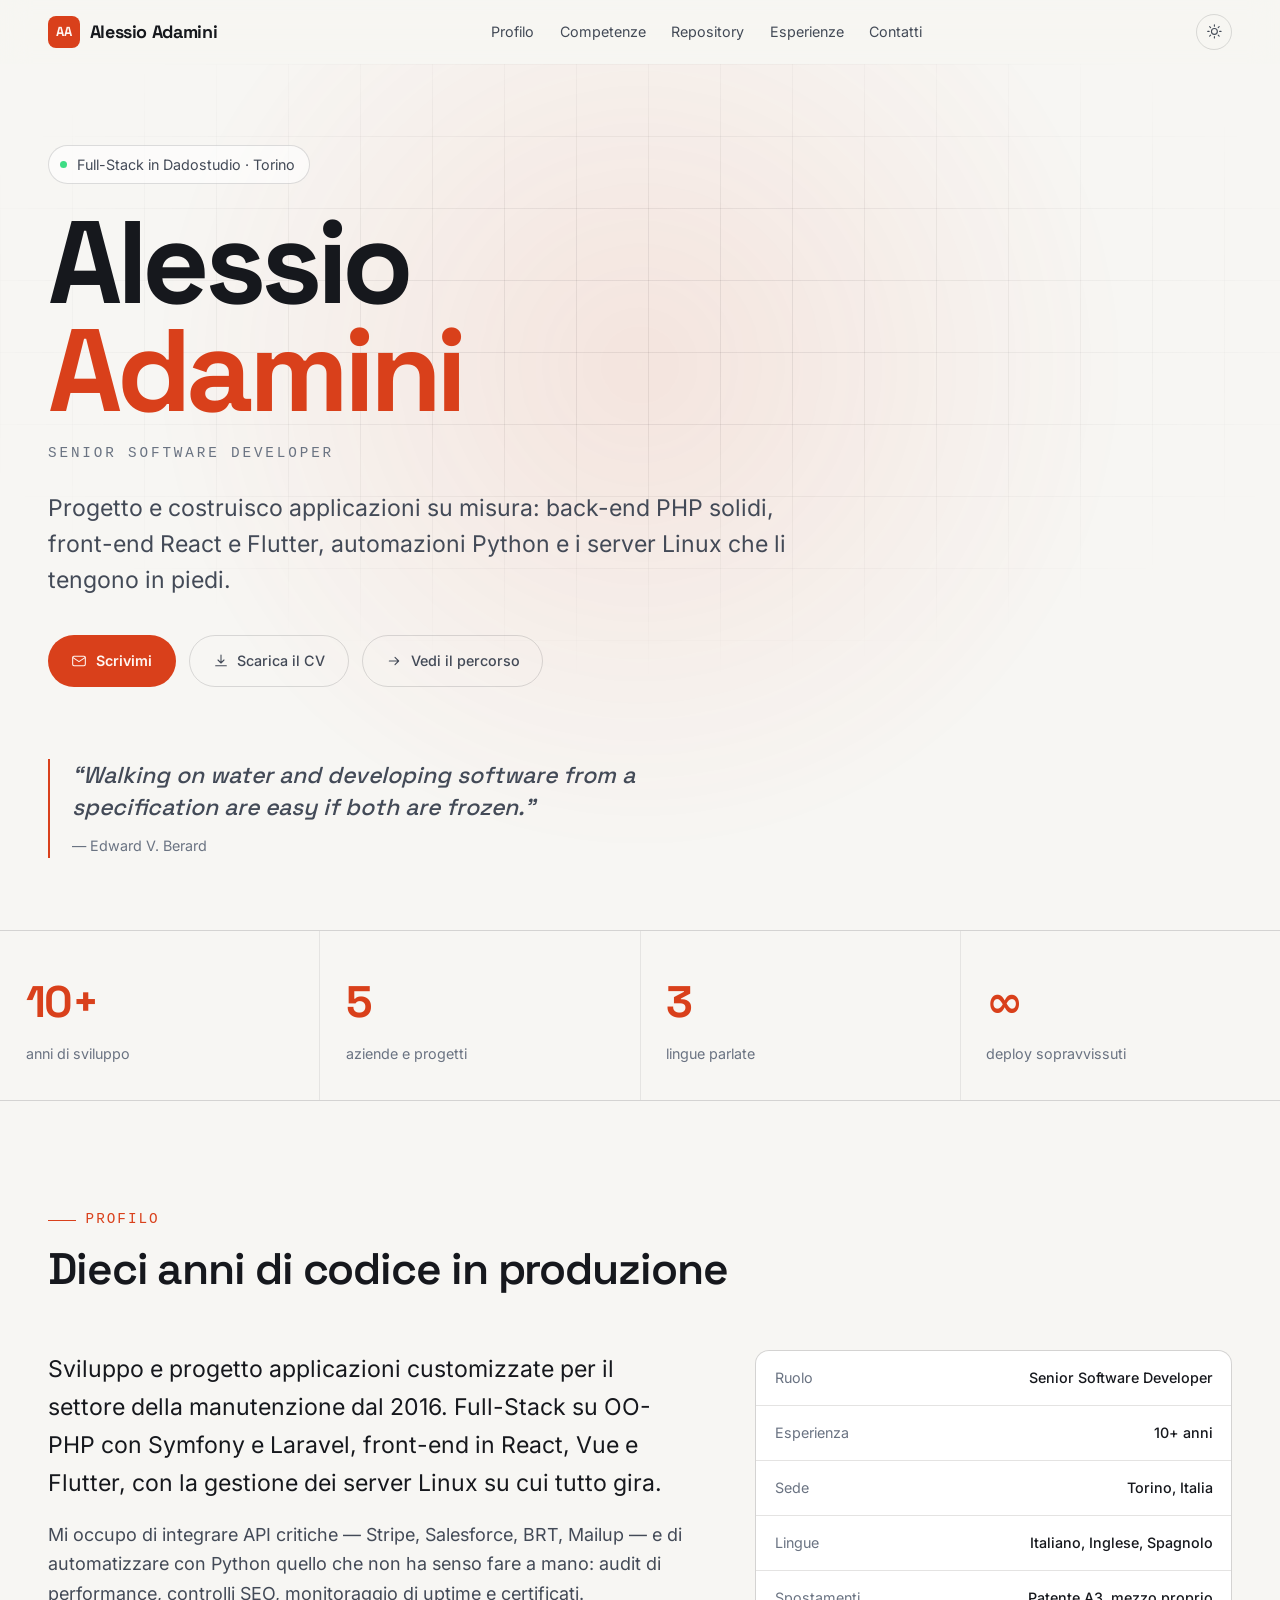
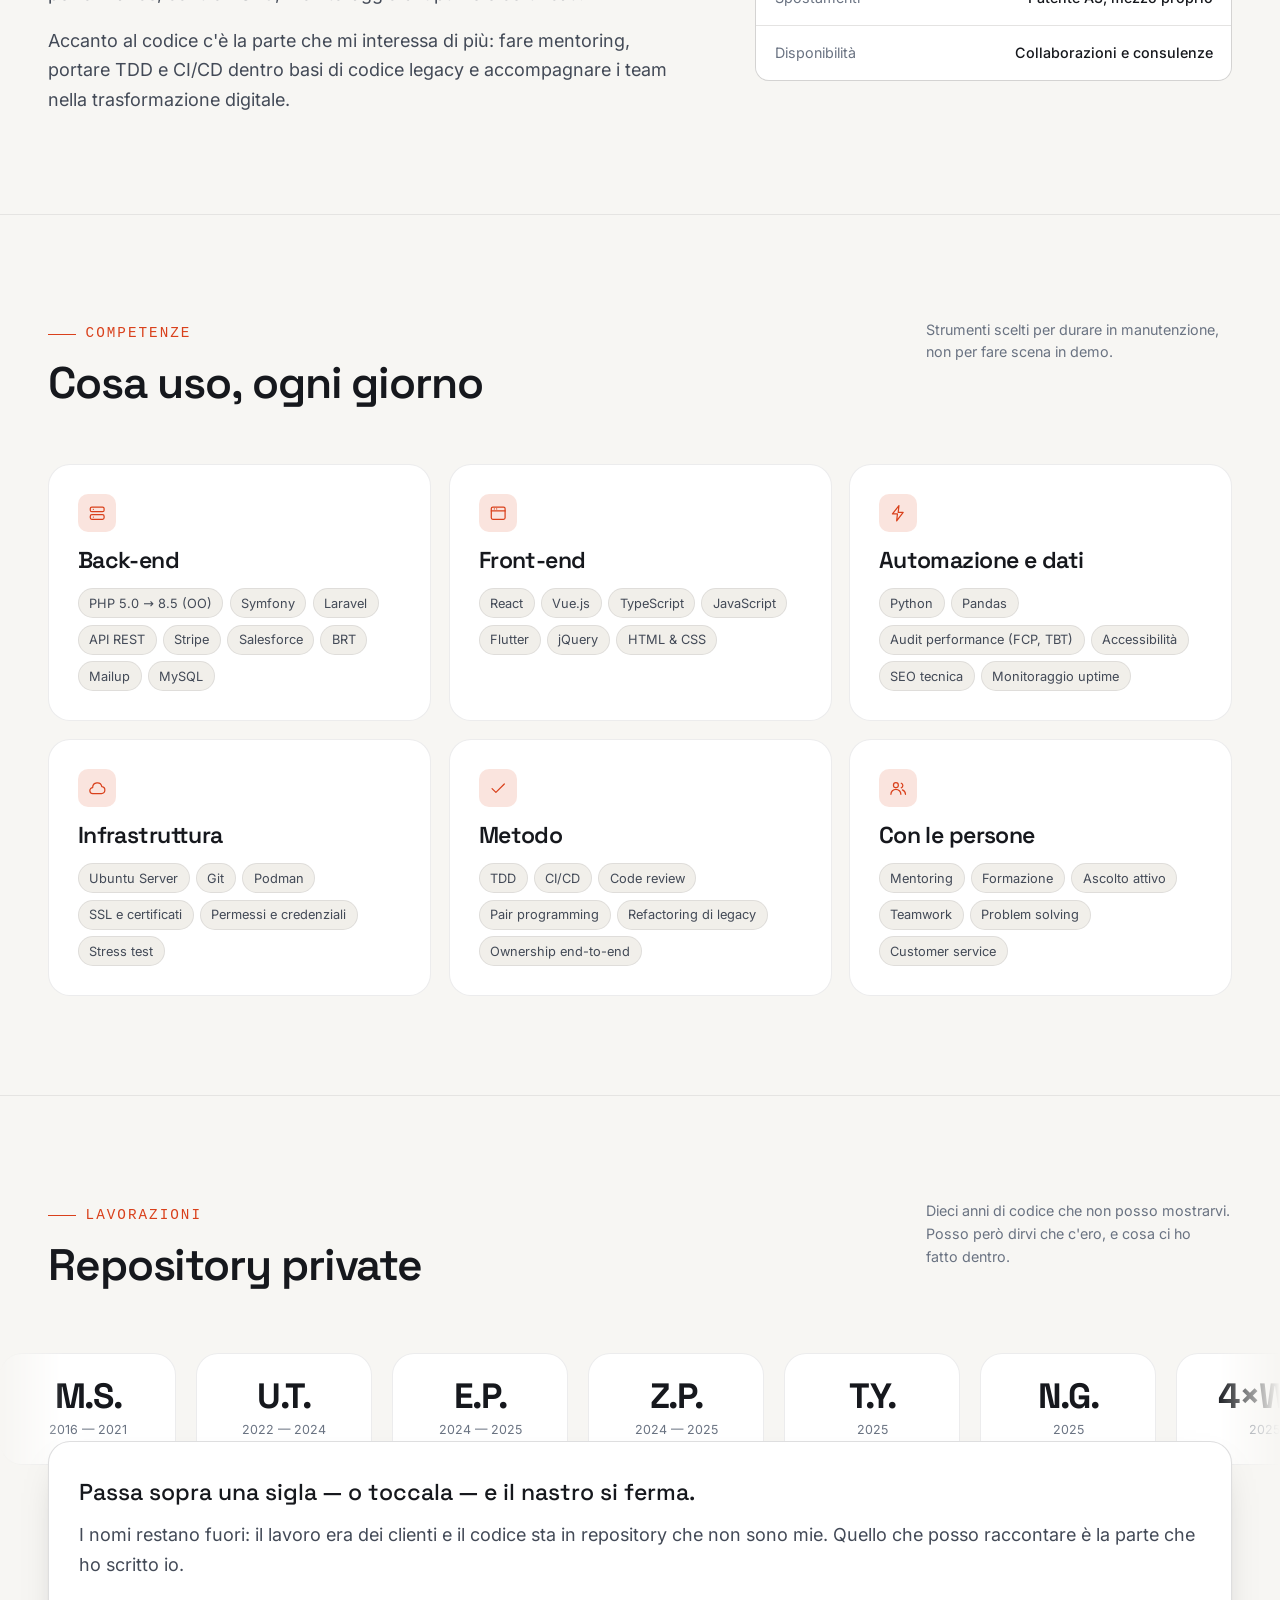
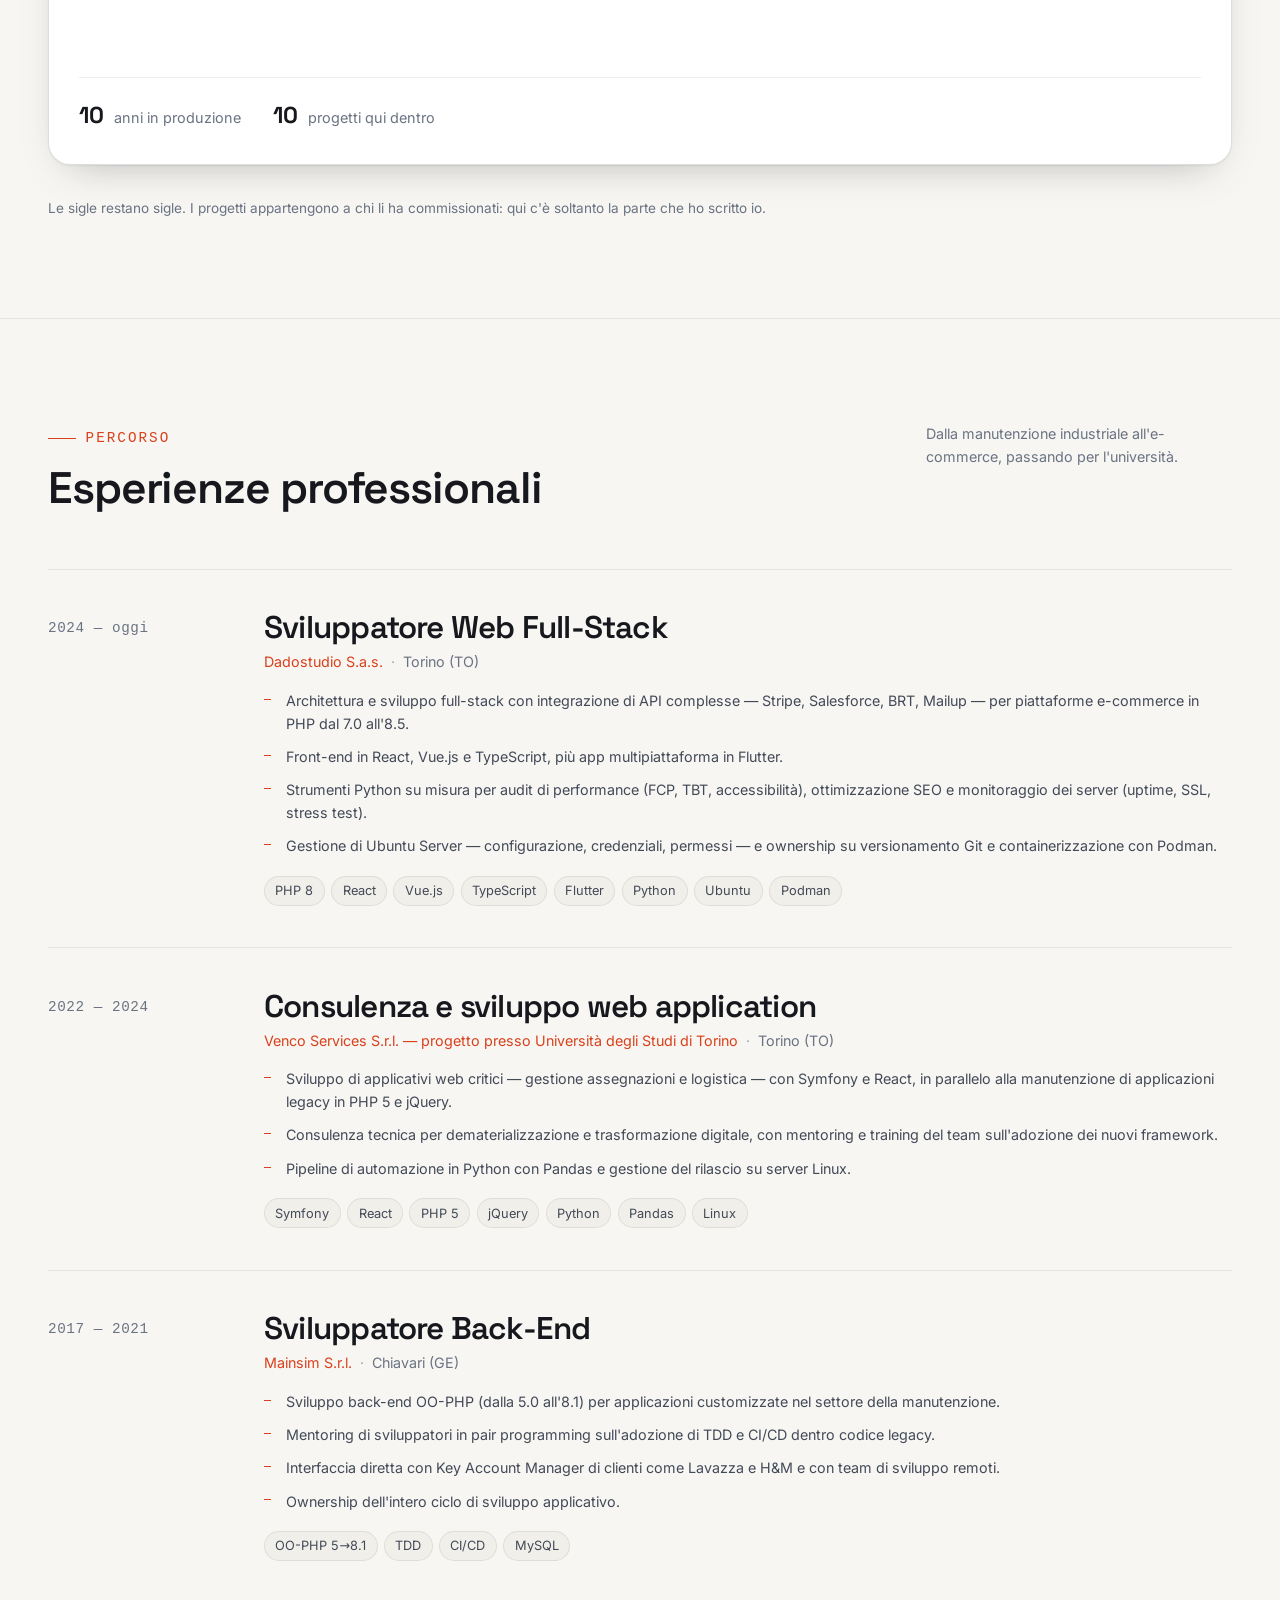
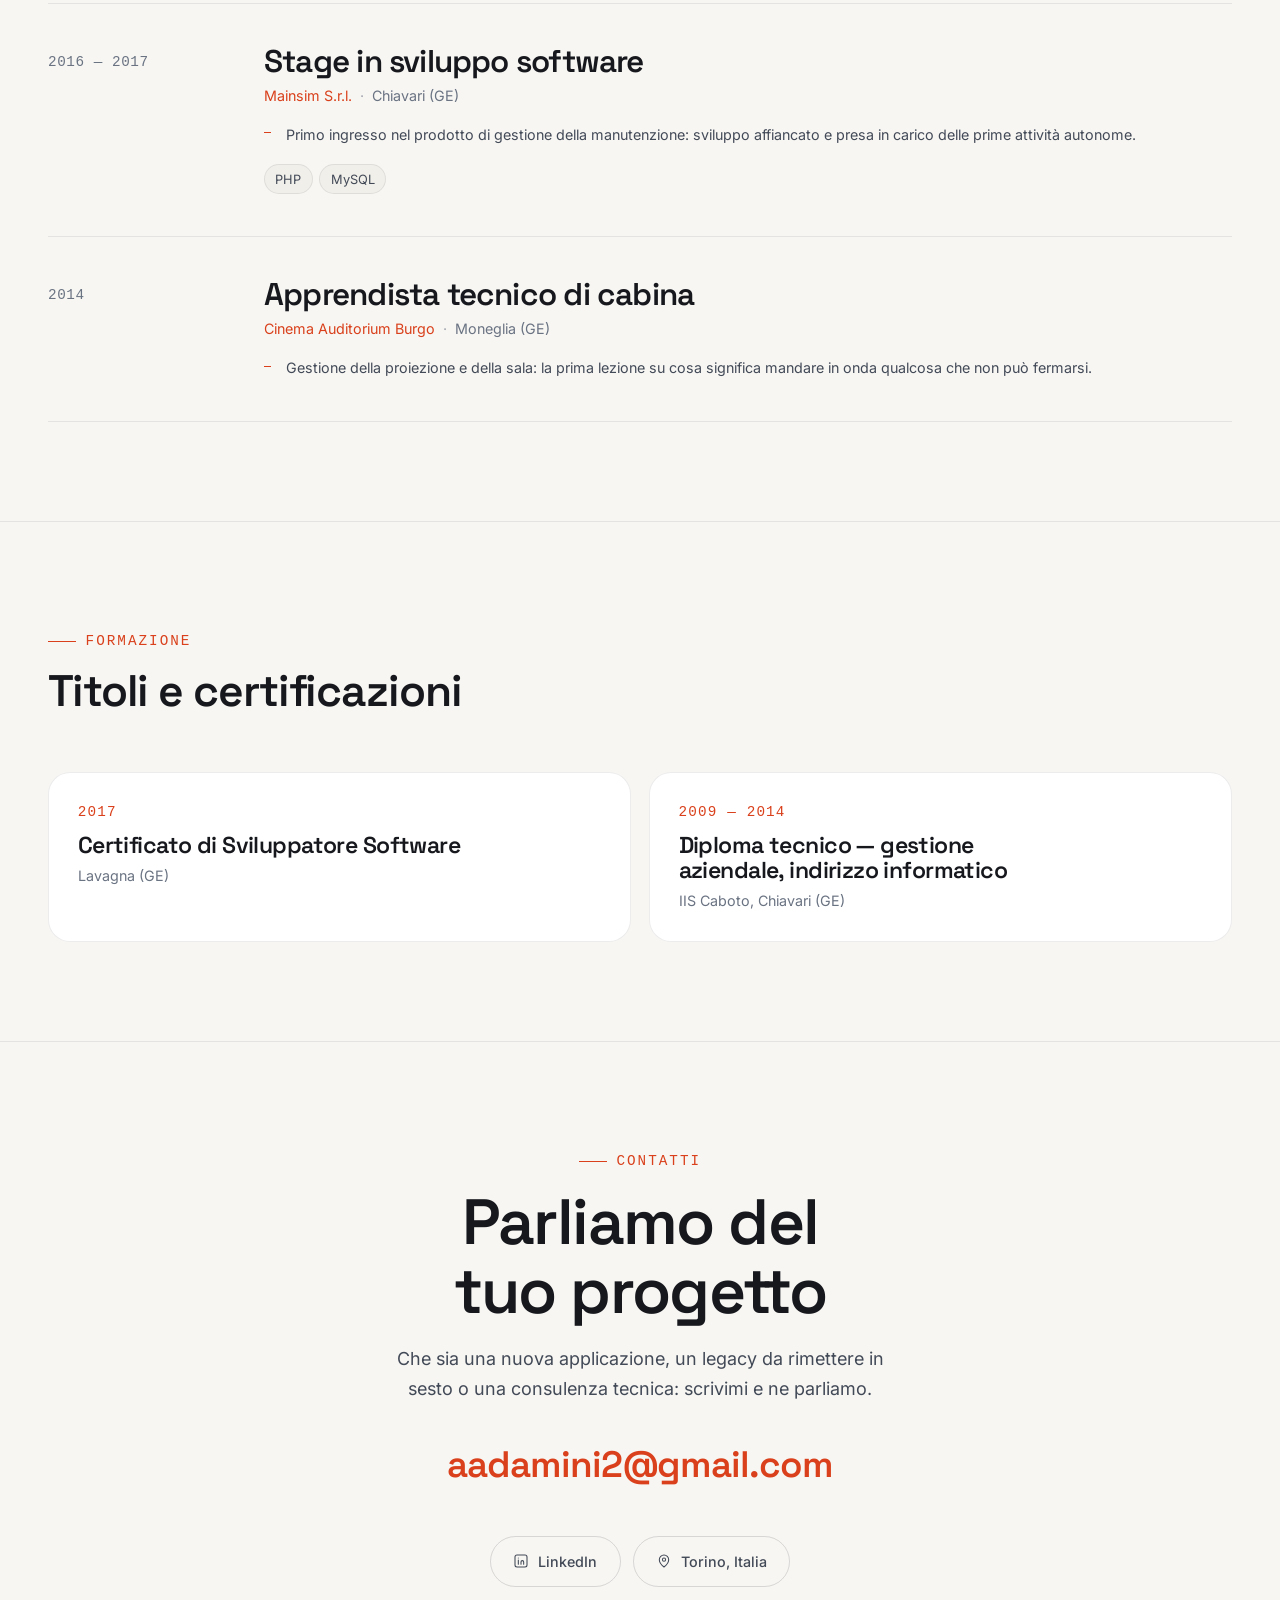
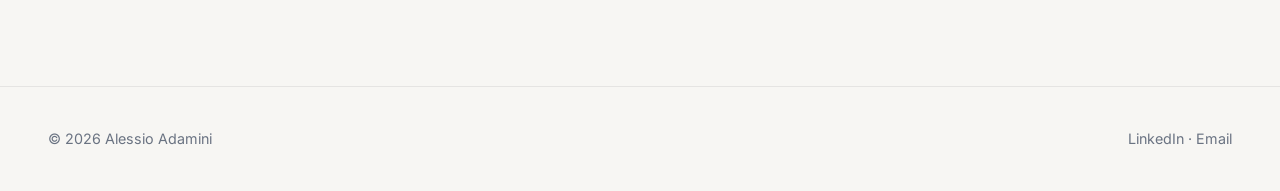
==== commit ea63cbcf: "correzione" ====
--- a/docs/index.html
+++ b/docs/index.html
@@ -356,7 +356,6 @@
 				<ul class="work-card__numbers">
 					<li><span class="work-card__metric-value">10</span> anni in produzione</li>
 					<li><span class="work-card__metric-value">10</span> progetti qui dentro</li>
-					<li><span class="work-card__metric-value">0</span> nomi fatti</li>
 				</ul>
 			</article>
 
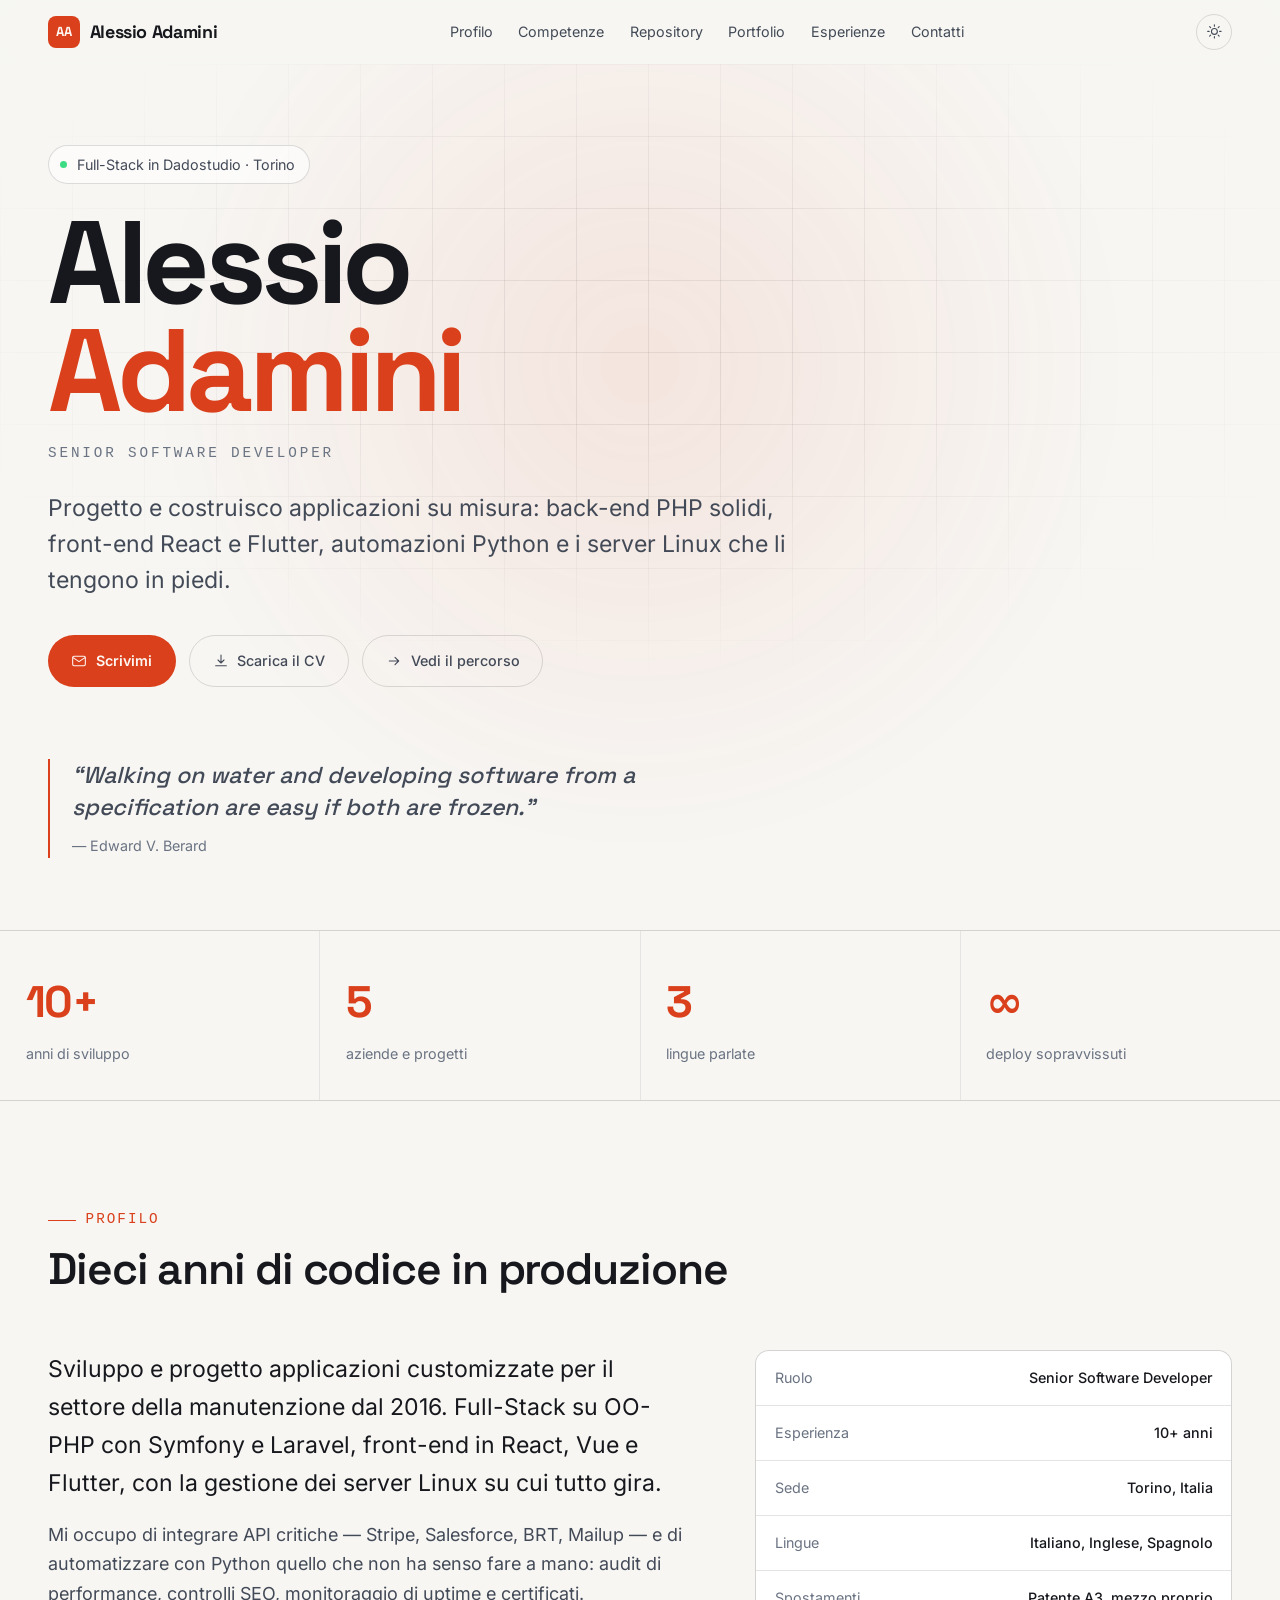
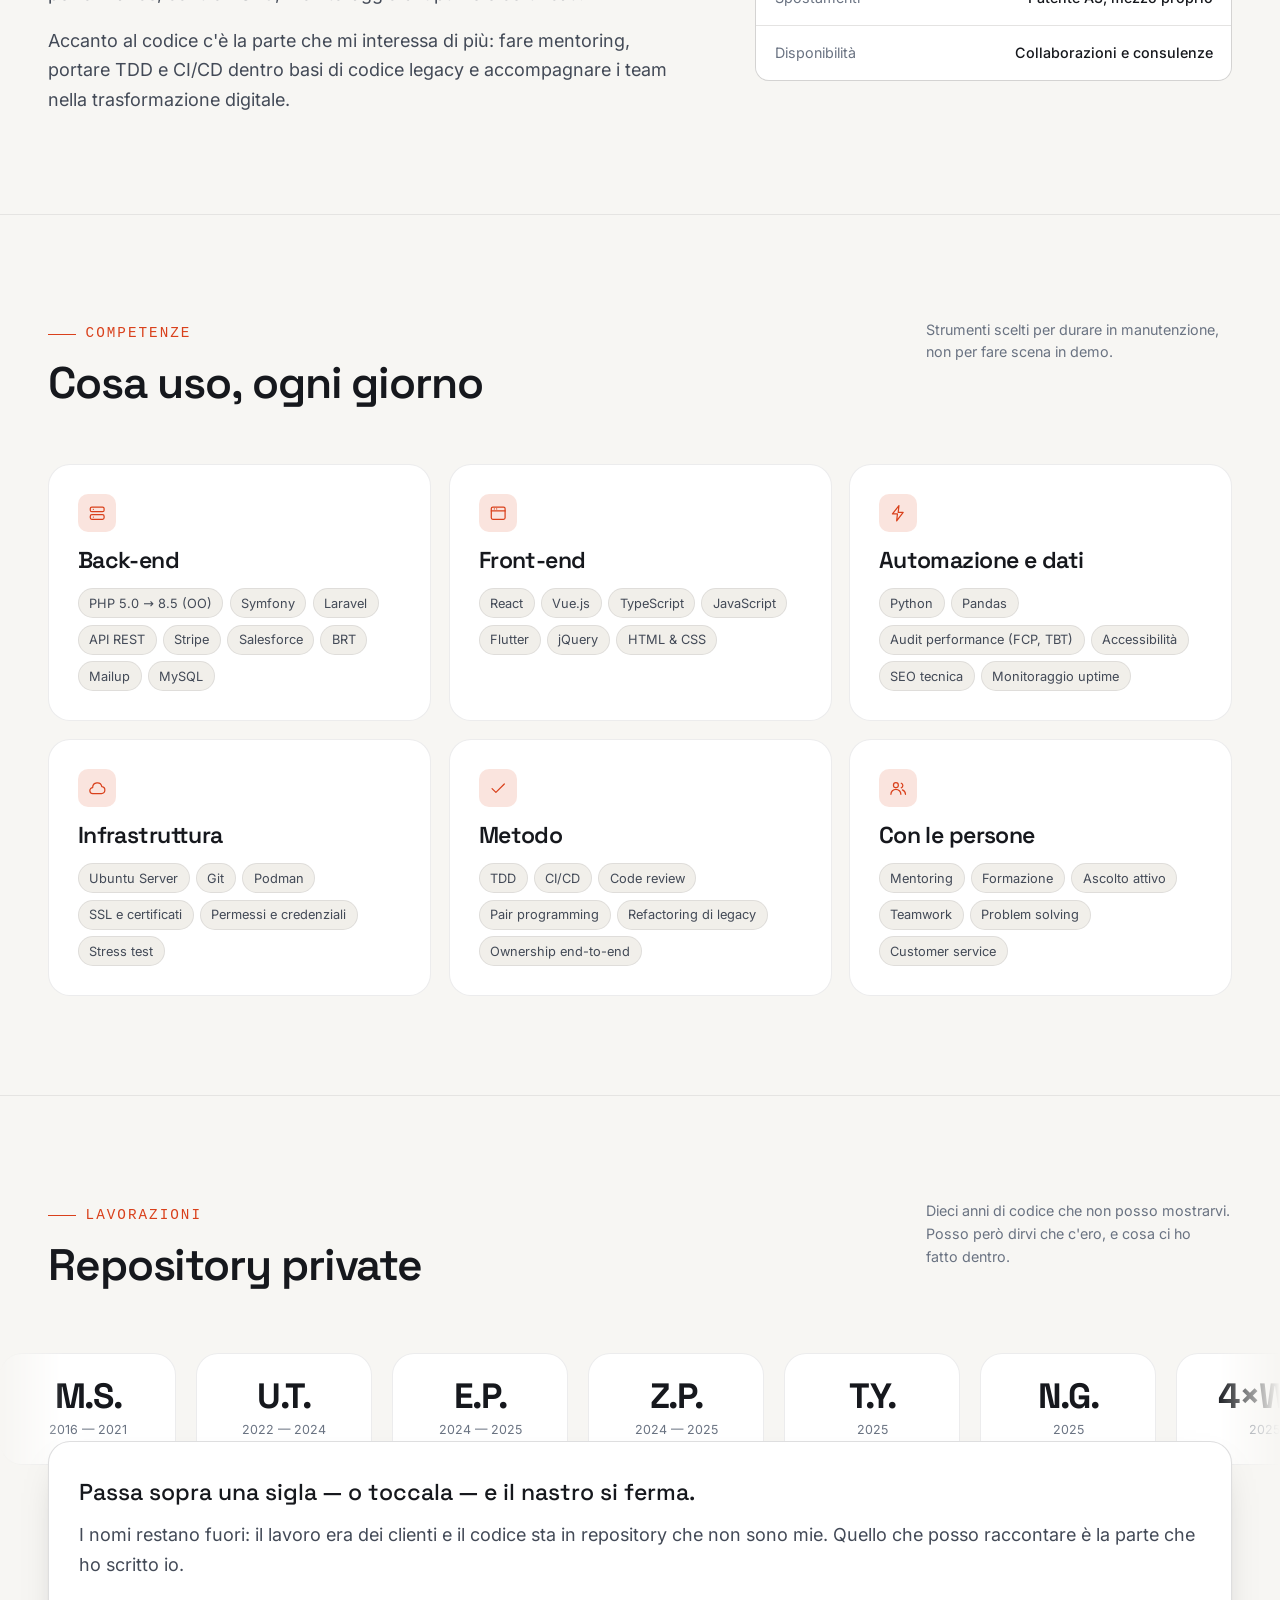
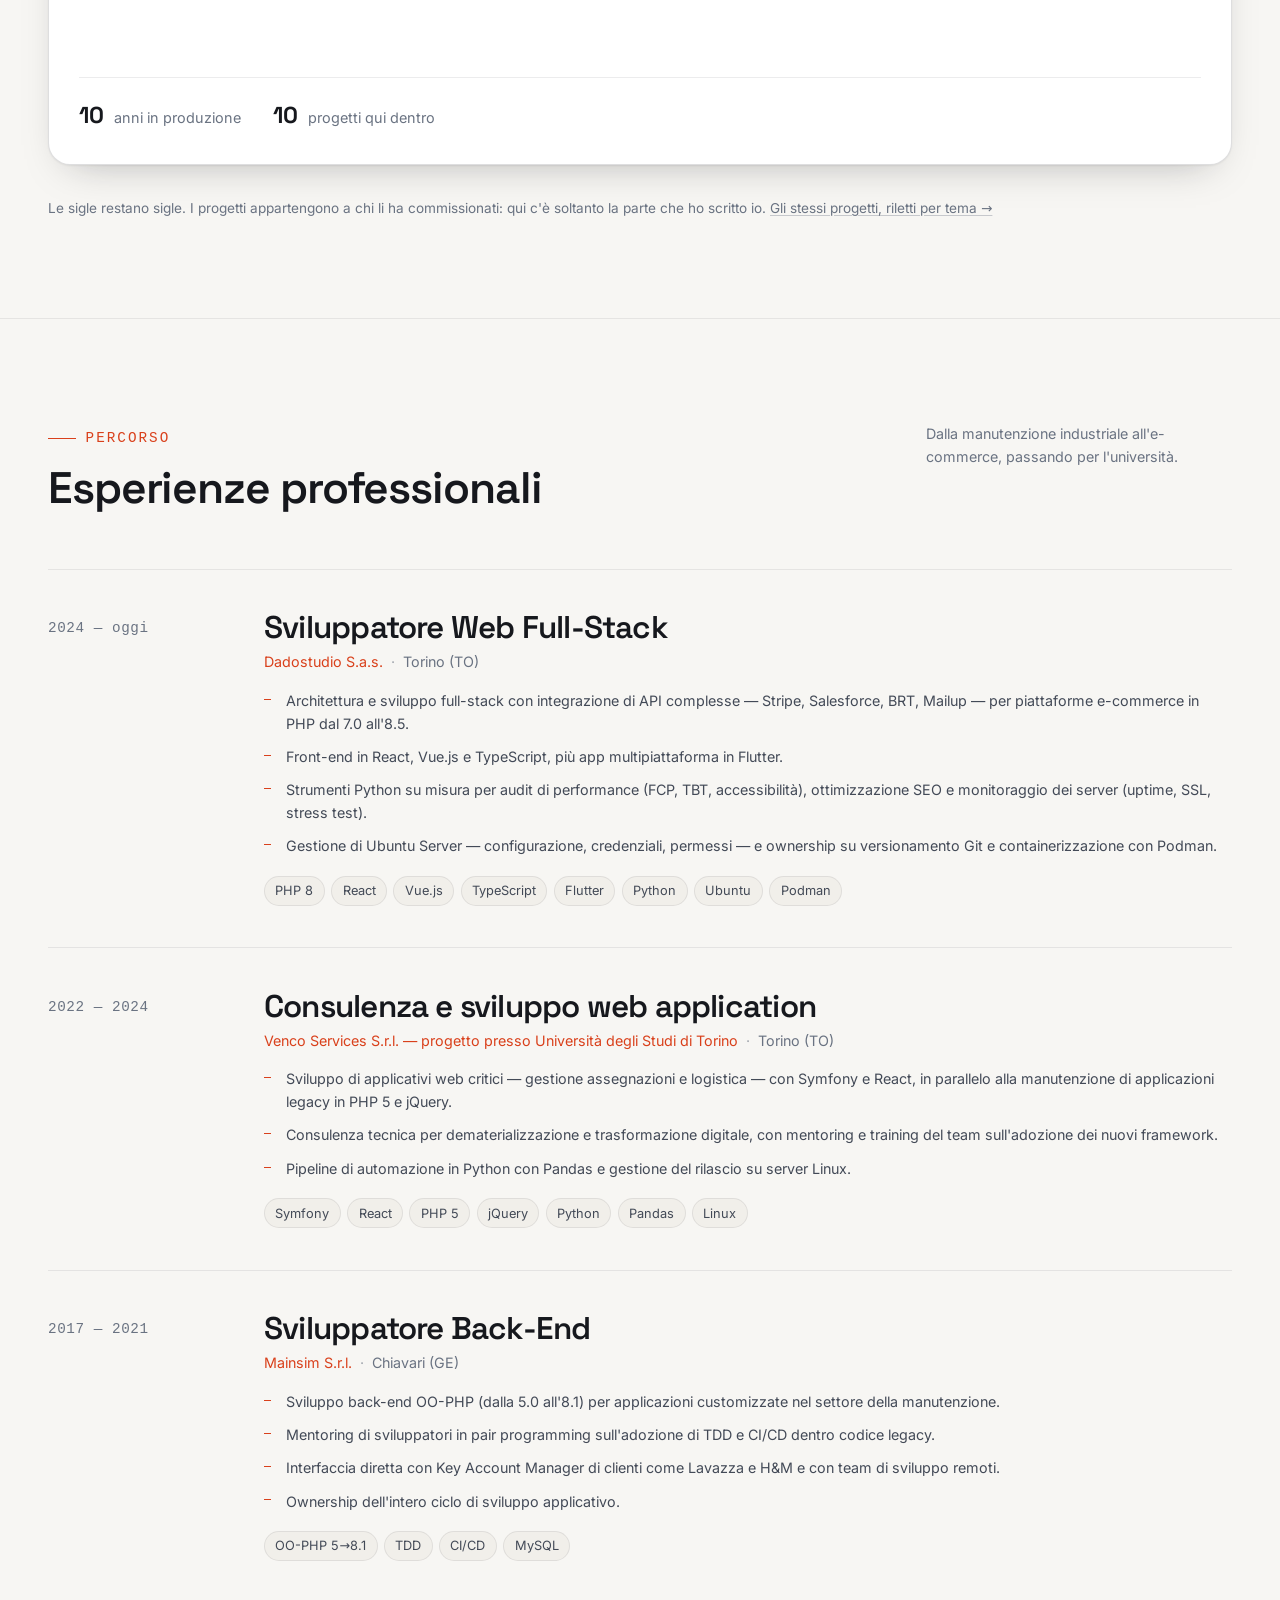
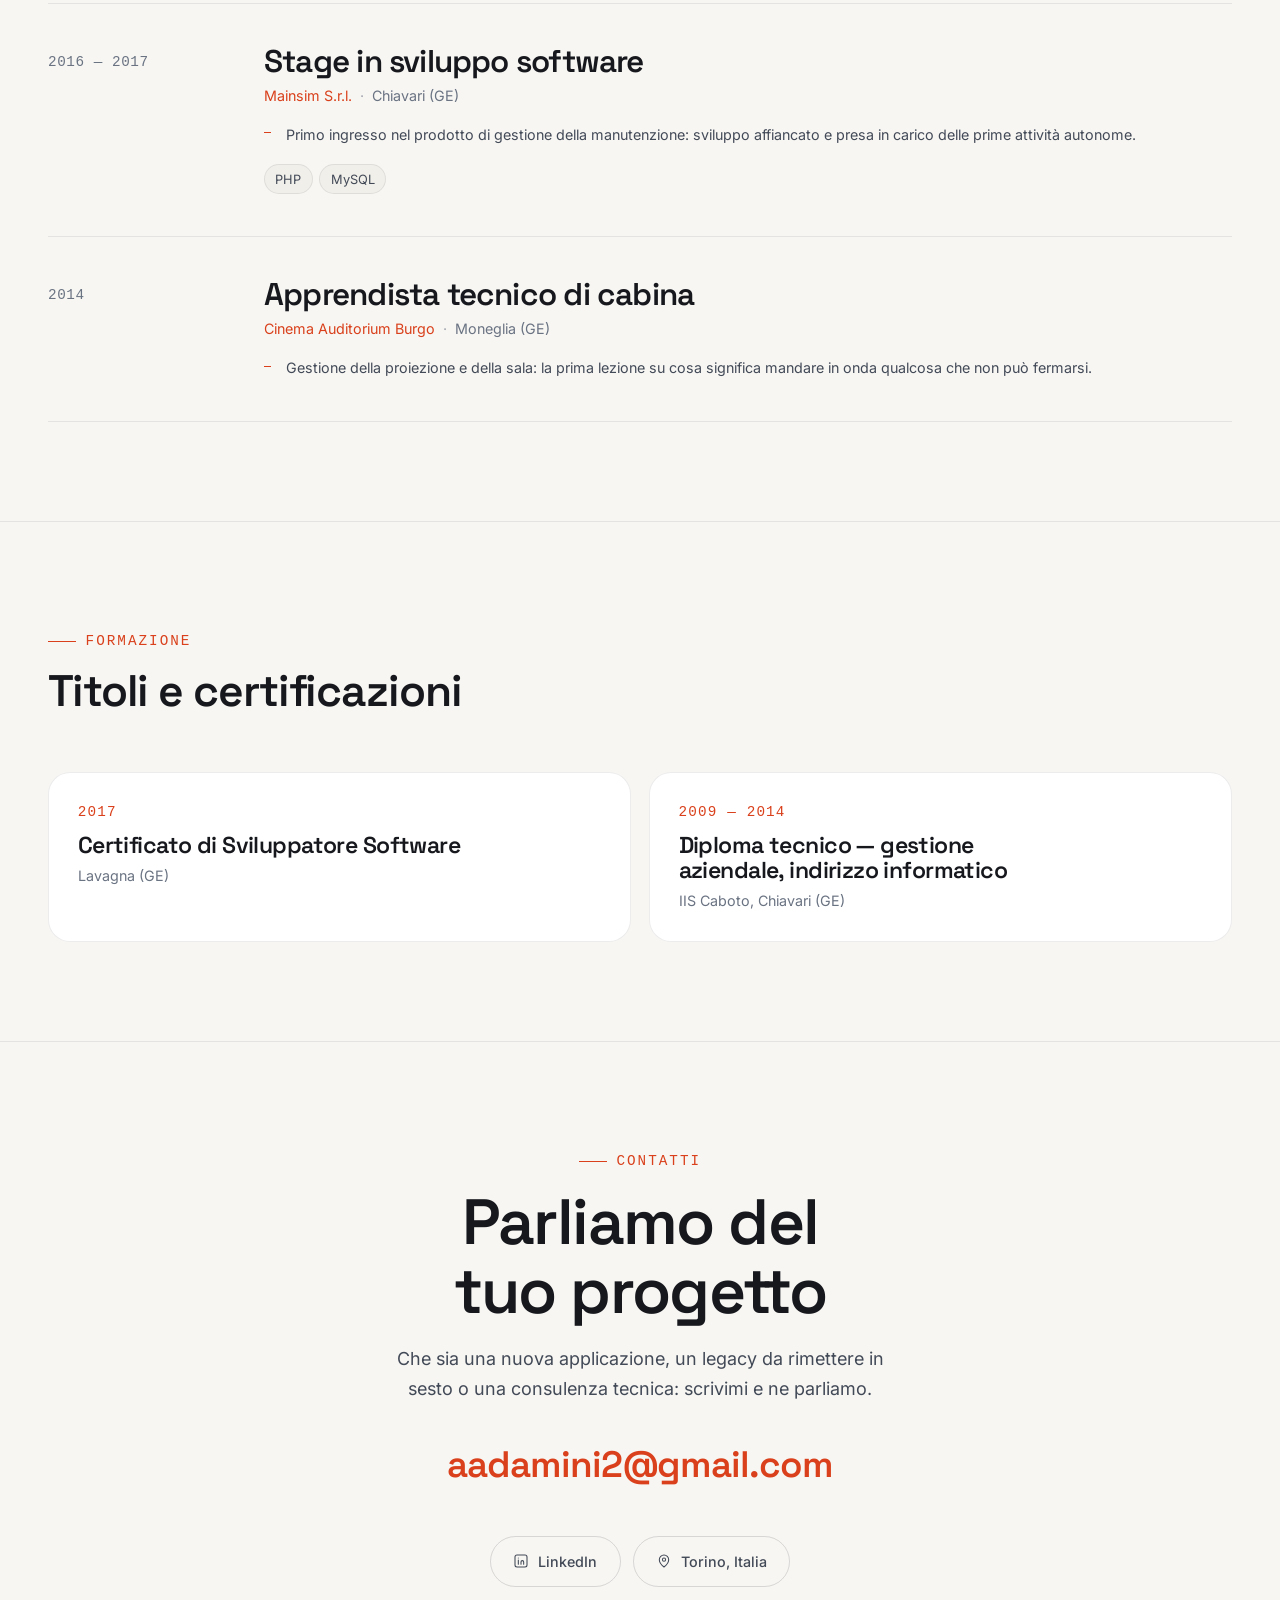
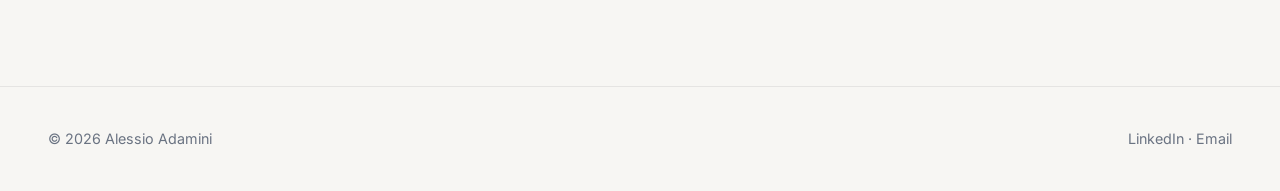
==== commit e0e5fa6c: "sezione portfolio" ====
--- a/docs/index.html
+++ b/docs/index.html
@@ -48,6 +48,7 @@
 												<a href="#profilo">Profilo</a>
 									<a href="#competenze">Competenze</a>
 									<a href="#repository">Repository</a>
+									<a href="portfolio/">Portfolio</a>
 									<a href="#esperienze">Esperienze</a>
 									<a href="#contatti">Contatti</a>
 									</nav>
@@ -591,7 +592,7 @@
 	</div>
 
 	<div class="wrap">
-		<p class="work__note">Le sigle restano sigle. I progetti appartengono a chi li ha commissionati: qui c&#039;è soltanto la parte che ho scritto io.</p>
+		<p class="work__note">Le sigle restano sigle. I progetti appartengono a chi li ha commissionati: qui c&#039;è soltanto la parte che ho scritto io. <a href="portfolio/">Gli stessi progetti, riletti per tema →</a></p>
 	</div>
 </section>
 <section class="section" id="esperienze">
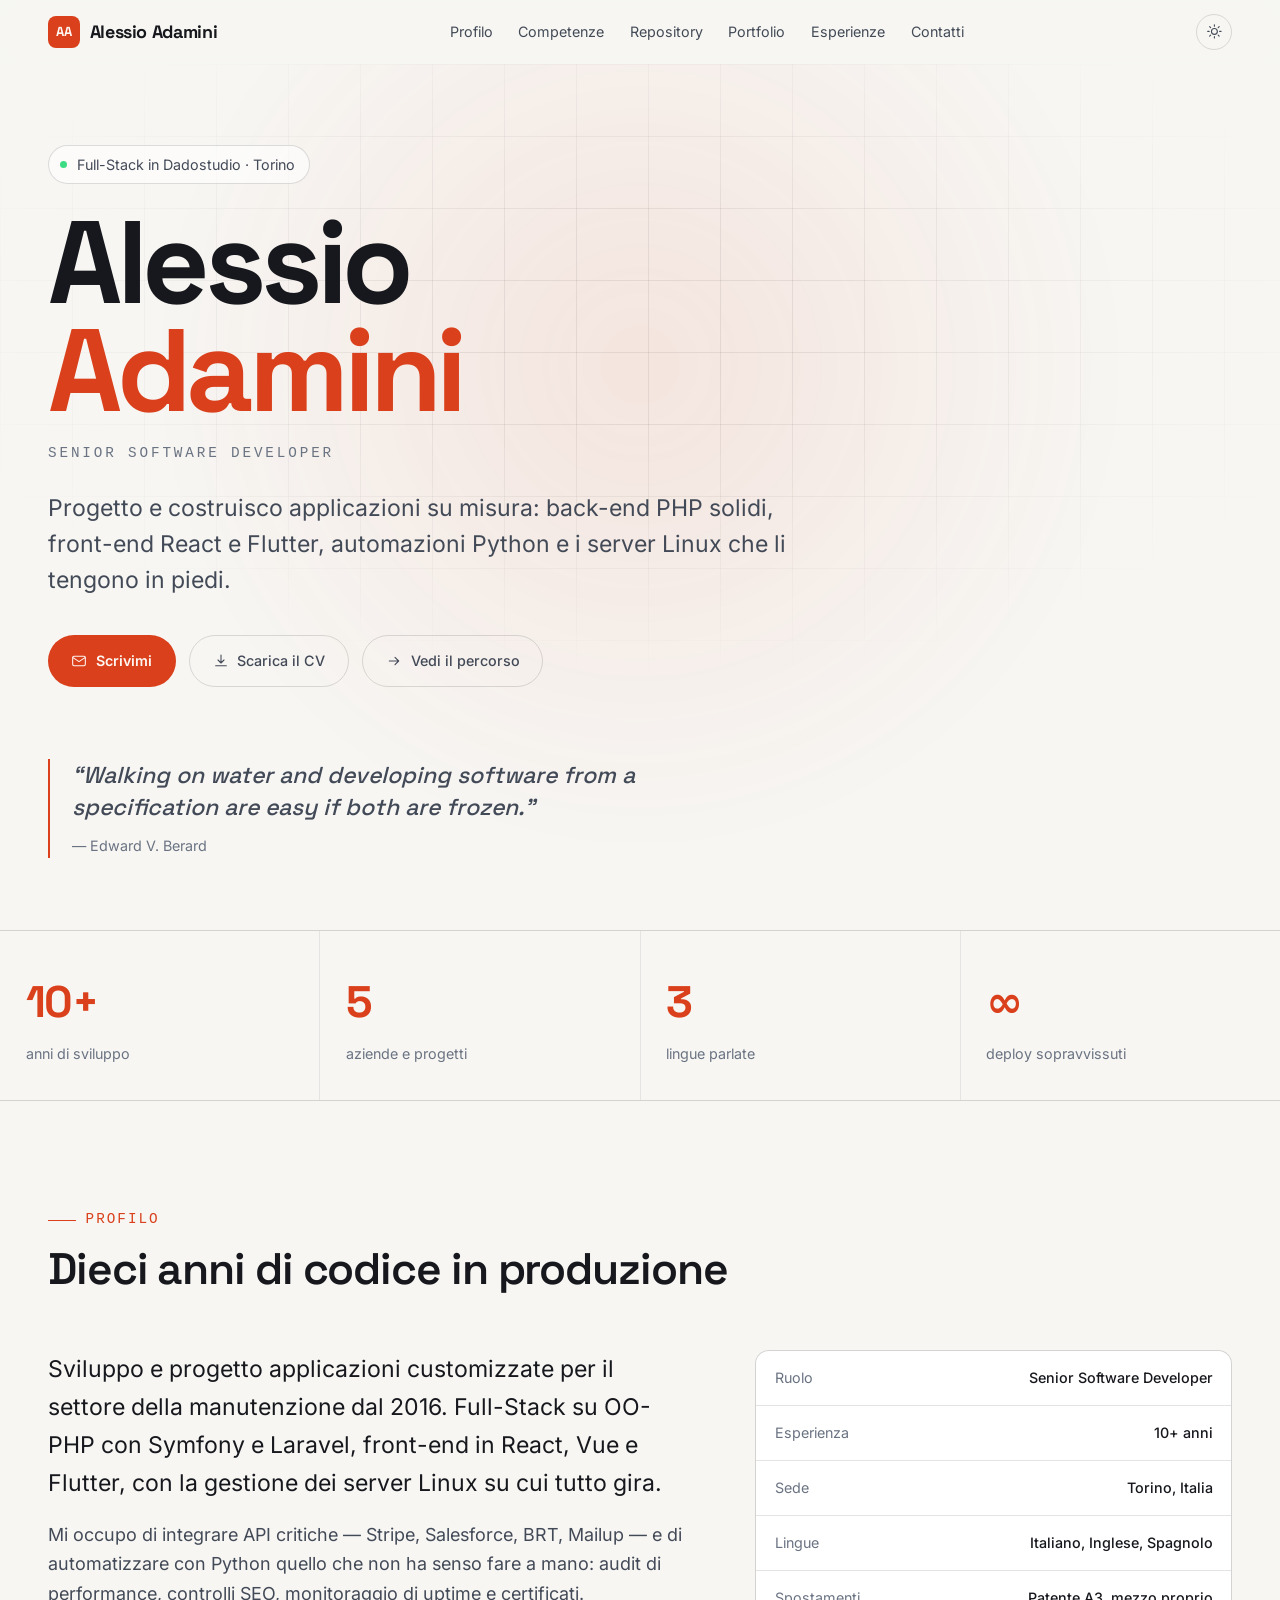
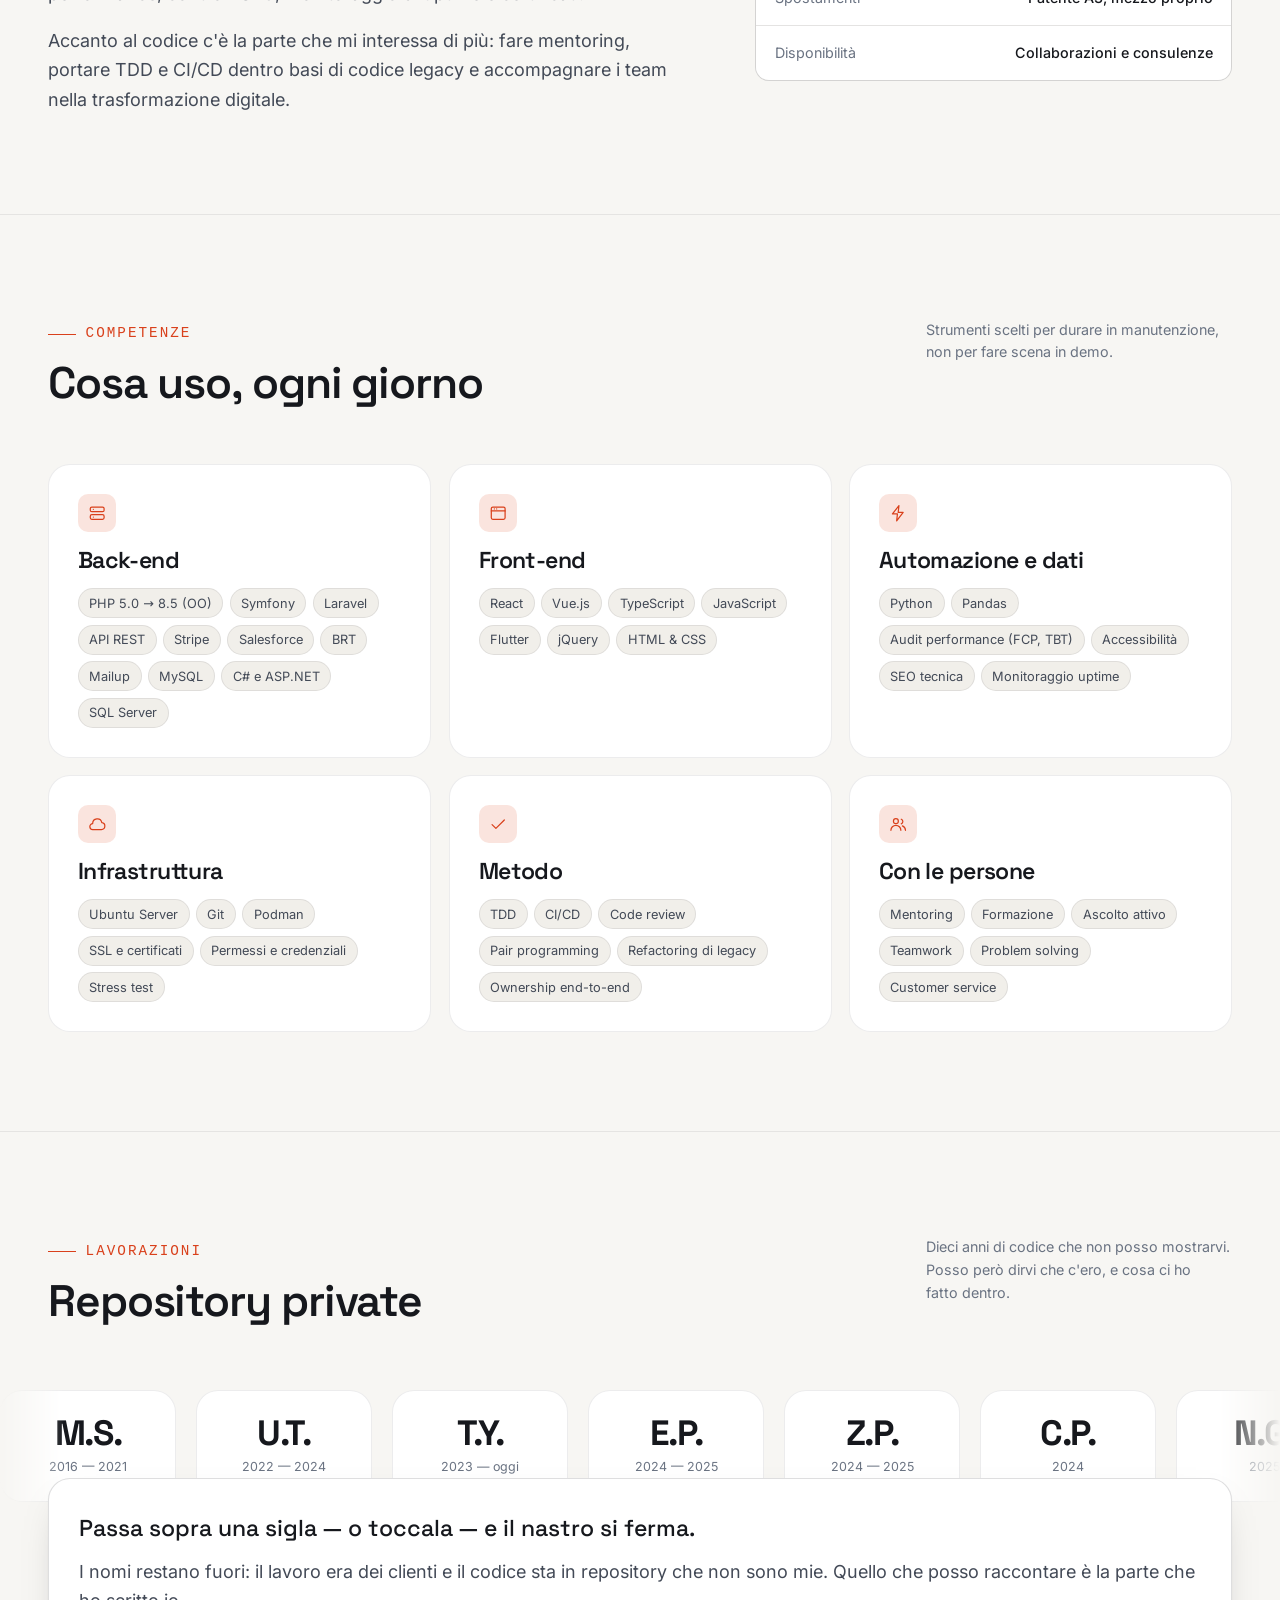
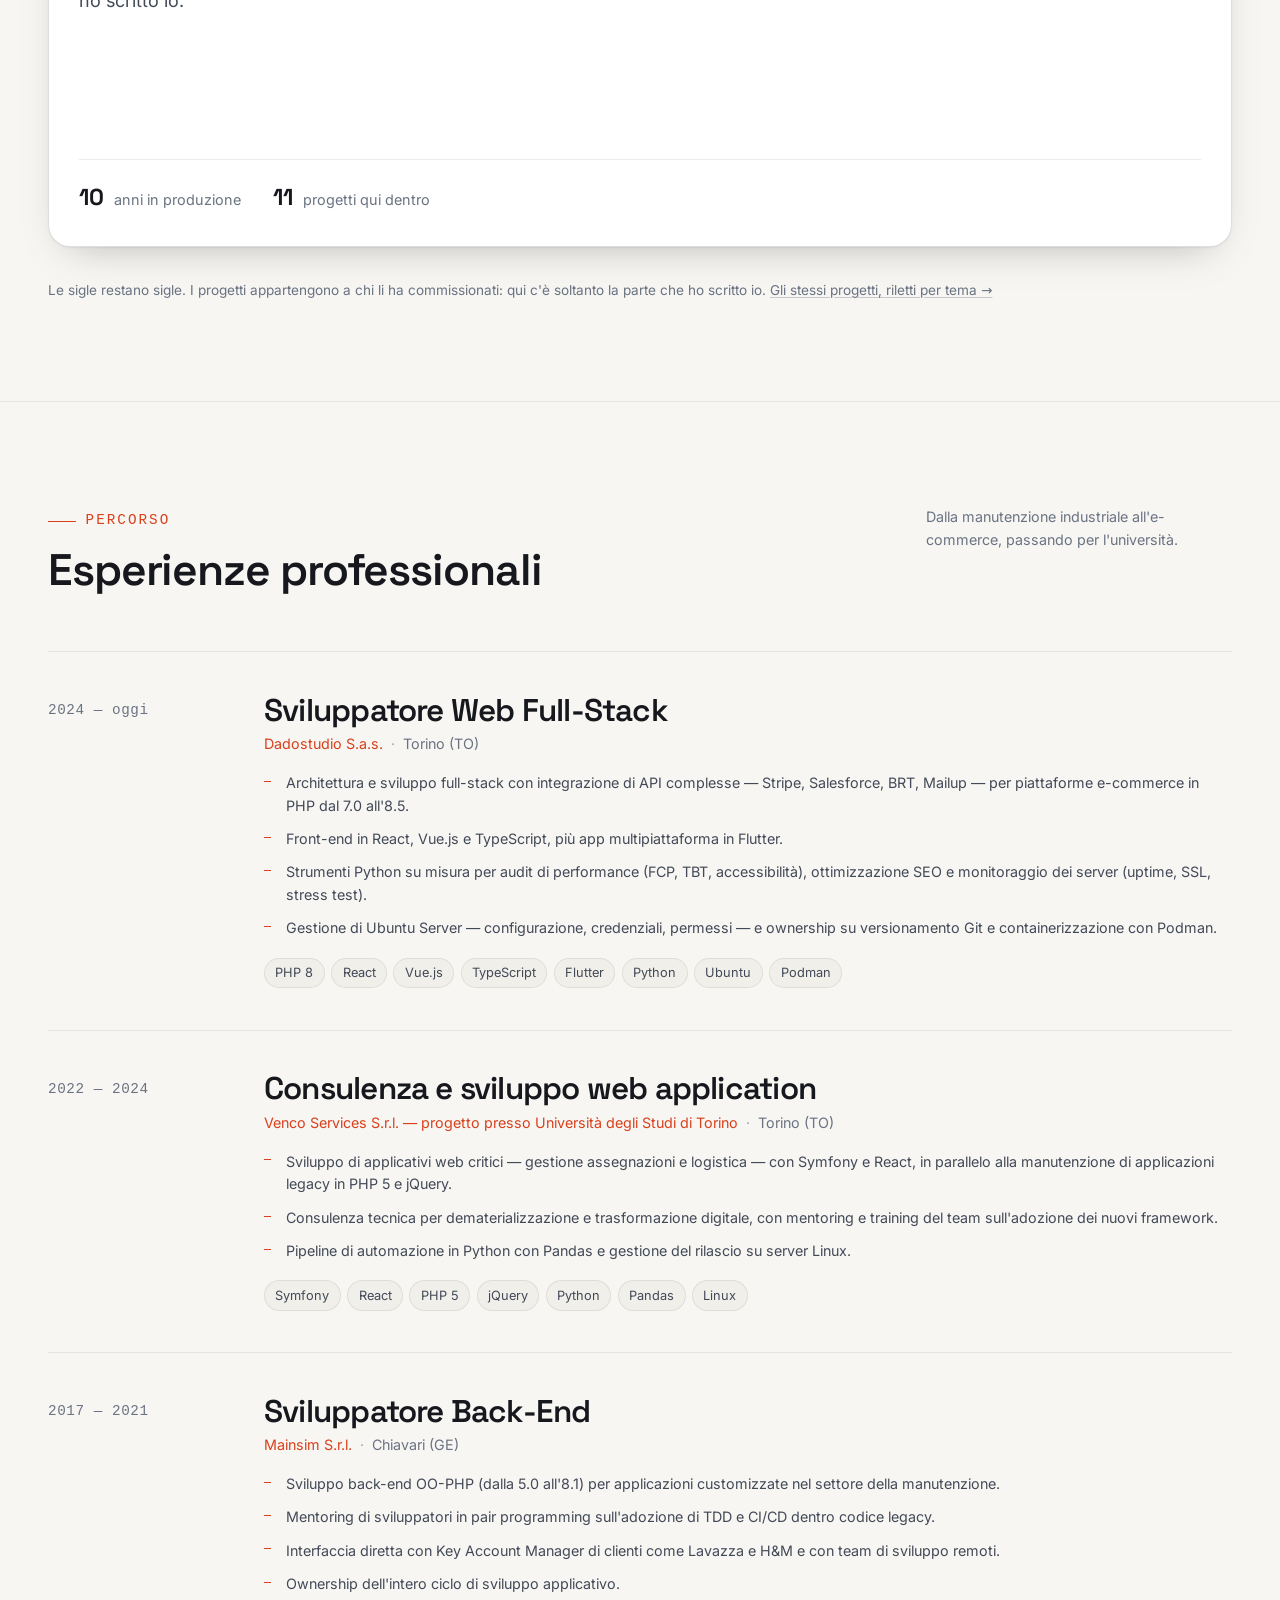
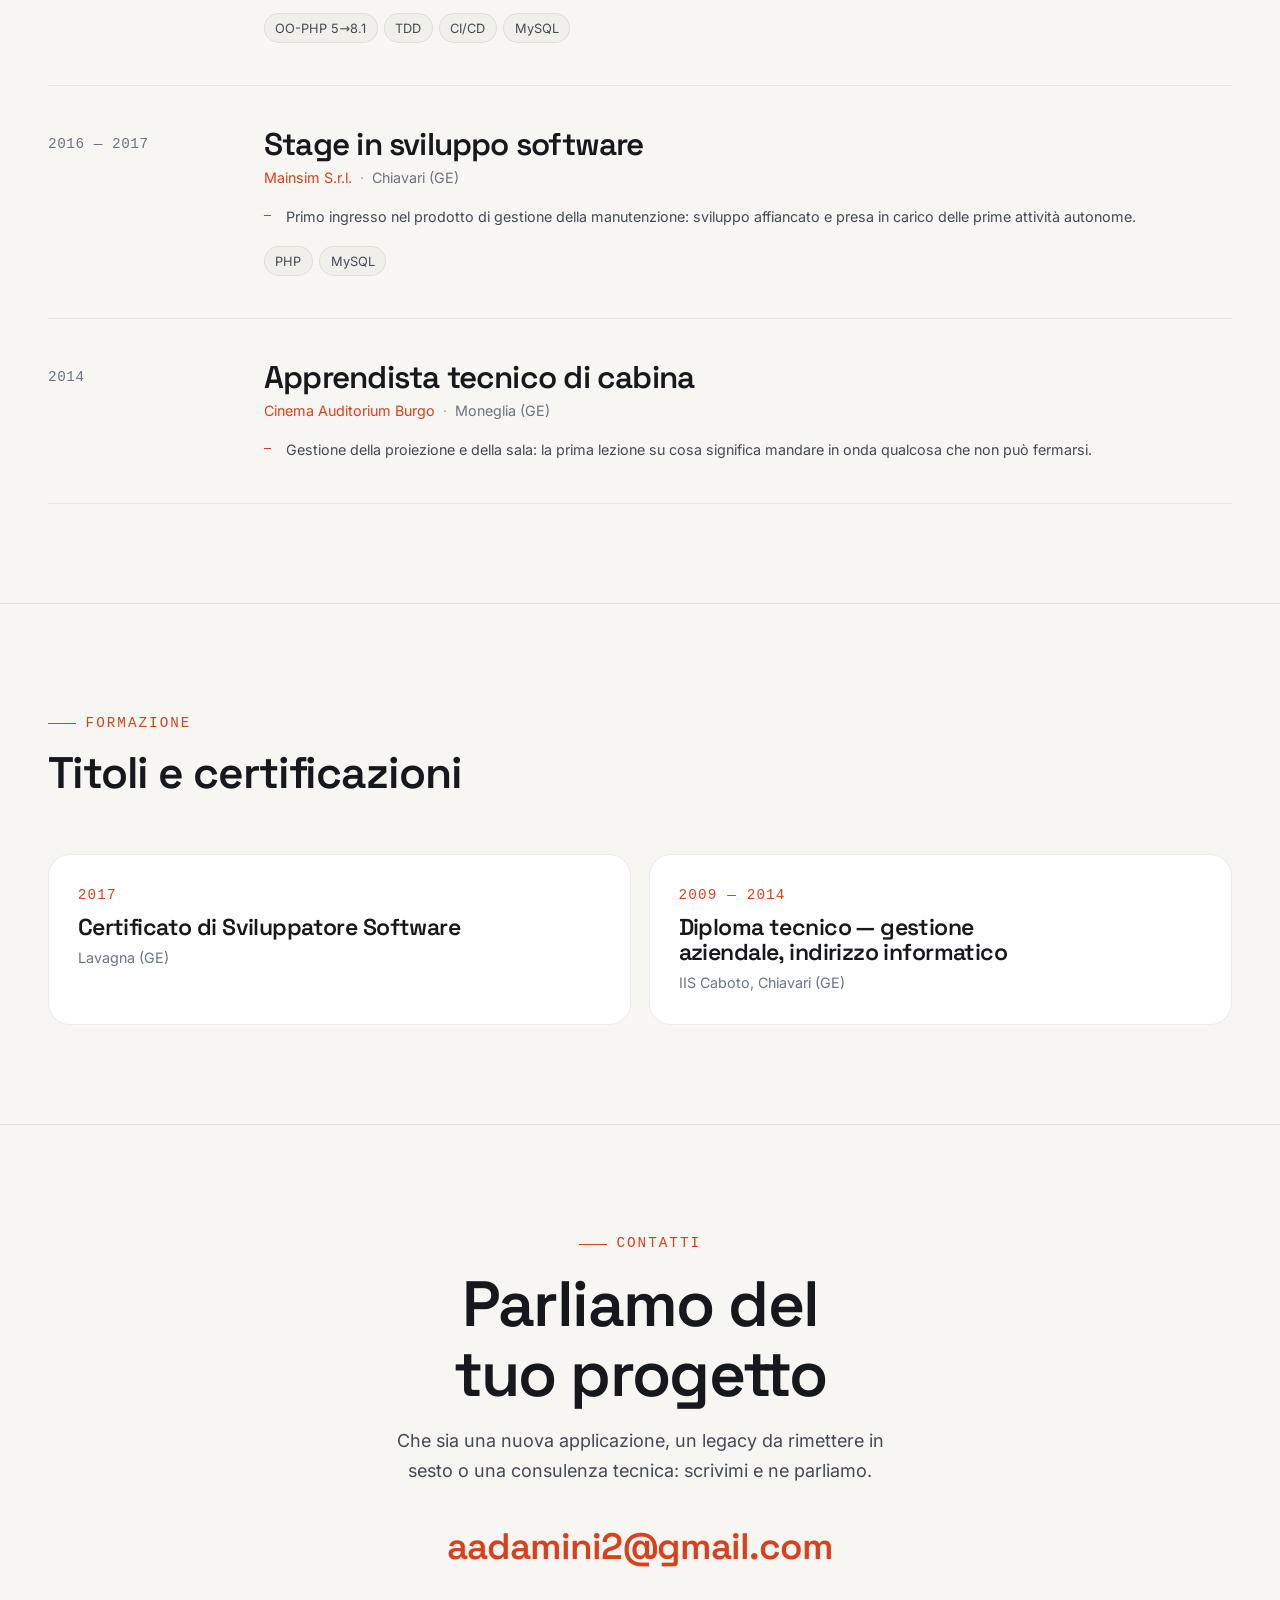
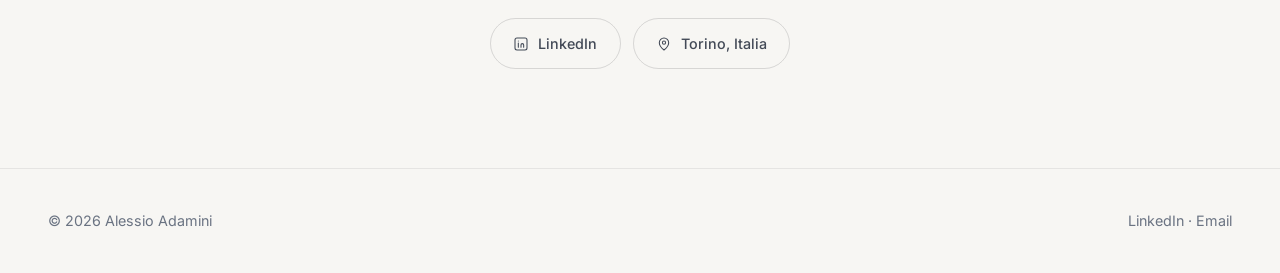
==== commit bf1d2366: "aggiunti progetti" ====
--- a/docs/index.html
+++ b/docs/index.html
@@ -195,6 +195,8 @@
 															<li class="tag">BRT</li>
 															<li class="tag">Mailup</li>
 															<li class="tag">MySQL</li>
+															<li class="tag">C# e ASP.NET</li>
+															<li class="tag">SQL Server</li>
 													</ul>
 									</article>
 											<article class="skill-card reveal" style="--reveal-delay:70ms">
@@ -299,6 +301,12 @@
 						</a>
 					</li>
 					<li>
+						<a class="work-tile" id="work-tile-ty" href="#work-card-ty" data-work="ty">
+							<span class="work-tile__sigla">T.Y.</span>
+							<span class="work-tile__period">2023 — oggi</span>
+						</a>
+					</li>
+					<li>
 						<a class="work-tile" id="work-tile-ep" href="#work-card-ep" data-work="ep">
 							<span class="work-tile__sigla">E.P.</span>
 							<span class="work-tile__period">2024 — 2025</span>
@@ -311,9 +319,9 @@
 						</a>
 					</li>
 					<li>
-						<a class="work-tile" id="work-tile-ty" href="#work-card-ty" data-work="ty">
-							<span class="work-tile__sigla">T.Y.</span>
-							<span class="work-tile__period">2025</span>
+						<a class="work-tile" id="work-tile-cp" href="#work-card-cp" data-work="cp">
+							<span class="work-tile__sigla">C.P.</span>
+							<span class="work-tile__period">2024</span>
 						</a>
 					</li>
 					<li>
@@ -356,7 +364,7 @@
 				<p class="work-card__hint">I nomi restano fuori: il lavoro era dei clienti e il codice sta in repository che non sono mie. Quello che posso raccontare è la parte che ho scritto io.</p>
 				<ul class="work-card__numbers">
 					<li><span class="work-card__metric-value">10</span> anni in produzione</li>
-					<li><span class="work-card__metric-value">10</span> progetti qui dentro</li>
+					<li><span class="work-card__metric-value">11</span> progetti qui dentro</li>
 				</ul>
 			</article>
 
@@ -409,6 +417,33 @@
 				</div>
 			</article>
 
+			<article class="work-card" id="work-card-ty" role="region" aria-labelledby="work-tile-ty">
+				<div class="work-card__head">
+					<p class="work-card__sigla">T.Y.</p>
+					<p class="work-card__period">2023 — oggi</p>
+				</div>
+				<div class="work-card__body">
+					<p class="work-card__hint">Cantiere navale che costruisce superyacht su misura in acciaio e alluminio: pochi scafi l&#039;anno, ognuno un progetto a sé.</p>
+					<ul class="work-card__list">
+						<li>Controllo accessi al cantiere scritto da zero: aziende appaltatrici e subappaltatrici, dipendenti, ospiti e commesse, ognuno con i suoi documenti e le sue scadenze.</li>
+						<li>Badge e autorizzazioni generati dall&#039;applicazione, avvisi automatici sui documenti in scadenza e anagrafiche passate in automatico al sistema dei varchi.</li>
+						<li>Sistema di helpdesk a ticket costruito da zero, con ruoli e permessi per reparto.</li>
+						<li>Analisi dello storico degli accessi per capire chi usava davvero cosa.</li>
+					</ul>
+				</div>
+				<div class="work-card__side">
+					<ul class="tags">
+						<li class="tag">ASP.NET</li>
+						<li class="tag">C#</li>
+						<li class="tag">SQL Server</li>
+						<li class="tag">Laravel 12</li>
+						<li class="tag">Backpack</li>
+						<li class="tag">SQLite</li>
+					</ul>
+					<p class="work-card__metric"><span class="work-card__metric-value">3.000+</span> persone censite</p>
+				</div>
+			</article>
+
 			<article class="work-card" id="work-card-ep" role="region" aria-labelledby="work-tile-ep">
 				<div class="work-card__head">
 					<p class="work-card__sigla">E.P.</p>
@@ -453,24 +488,28 @@
 				</div>
 			</article>
 
-			<article class="work-card" id="work-card-ty" role="region" aria-labelledby="work-tile-ty">
-				<div class="work-card__head">
-					<p class="work-card__sigla">T.Y.</p>
-					<p class="work-card__period">2025</p>
-				</div>
-				<div class="work-card__body">
-					<p class="work-card__hint">Cantiere navale che costruisce superyacht su misura in acciaio e alluminio: pochi scafi l&#039;anno, ognuno un progetto a sé.</p>
-					<ul class="work-card__list">
-						<li>Sistema di helpdesk a ticket costruito da zero, con ruoli e permessi per reparto.</li>
-						<li>Analisi dello storico degli accessi per capire chi usava davvero cosa.</li>
-					</ul>
-				</div>
-				<div class="work-card__side">
-					<ul class="tags">
-						<li class="tag">Laravel 12</li>
-						<li class="tag">Backpack</li>
-						<li class="tag">SQLite</li>
-					</ul>
+			<article class="work-card" id="work-card-cp" role="region" aria-labelledby="work-tile-cp">
+				<div class="work-card__head">
+					<p class="work-card__sigla">C.P.</p>
+					<p class="work-card__period">2024</p>
+				</div>
+				<div class="work-card__body">
+					<p class="work-card__hint">Rete di aree di sosta per camper: la piazzola si trova, si prenota e si paga dal telefono, e il check-in è già fatto prima di arrivare.</p>
+					<ul class="work-card__list">
+						<li>App Android e iOS in Flutter scritta da zero: mappa delle aree, filtri, calendario, prenotazione e QR code per il check-in.</li>
+						<li>Documenti degli ospiti letti dal telefono: OCR della zona MRZ e lettura NFC del chip del passaporto, con un modulo nativo in Kotlin.</li>
+						<li>Pagamenti con Stripe, Apple Pay e Google Pay; accesso con Google e Apple tramite Firebase.</li>
+					</ul>
+				</div>
+				<div class="work-card__side">
+					<ul class="tags">
+						<li class="tag">Flutter</li>
+						<li class="tag">Dart</li>
+						<li class="tag">Kotlin</li>
+						<li class="tag">Firebase</li>
+						<li class="tag">Stripe</li>
+					</ul>
+					<p class="work-card__metric"><span class="work-card__metric-value">56</span> build rilasciate</p>
 				</div>
 			</article>
 
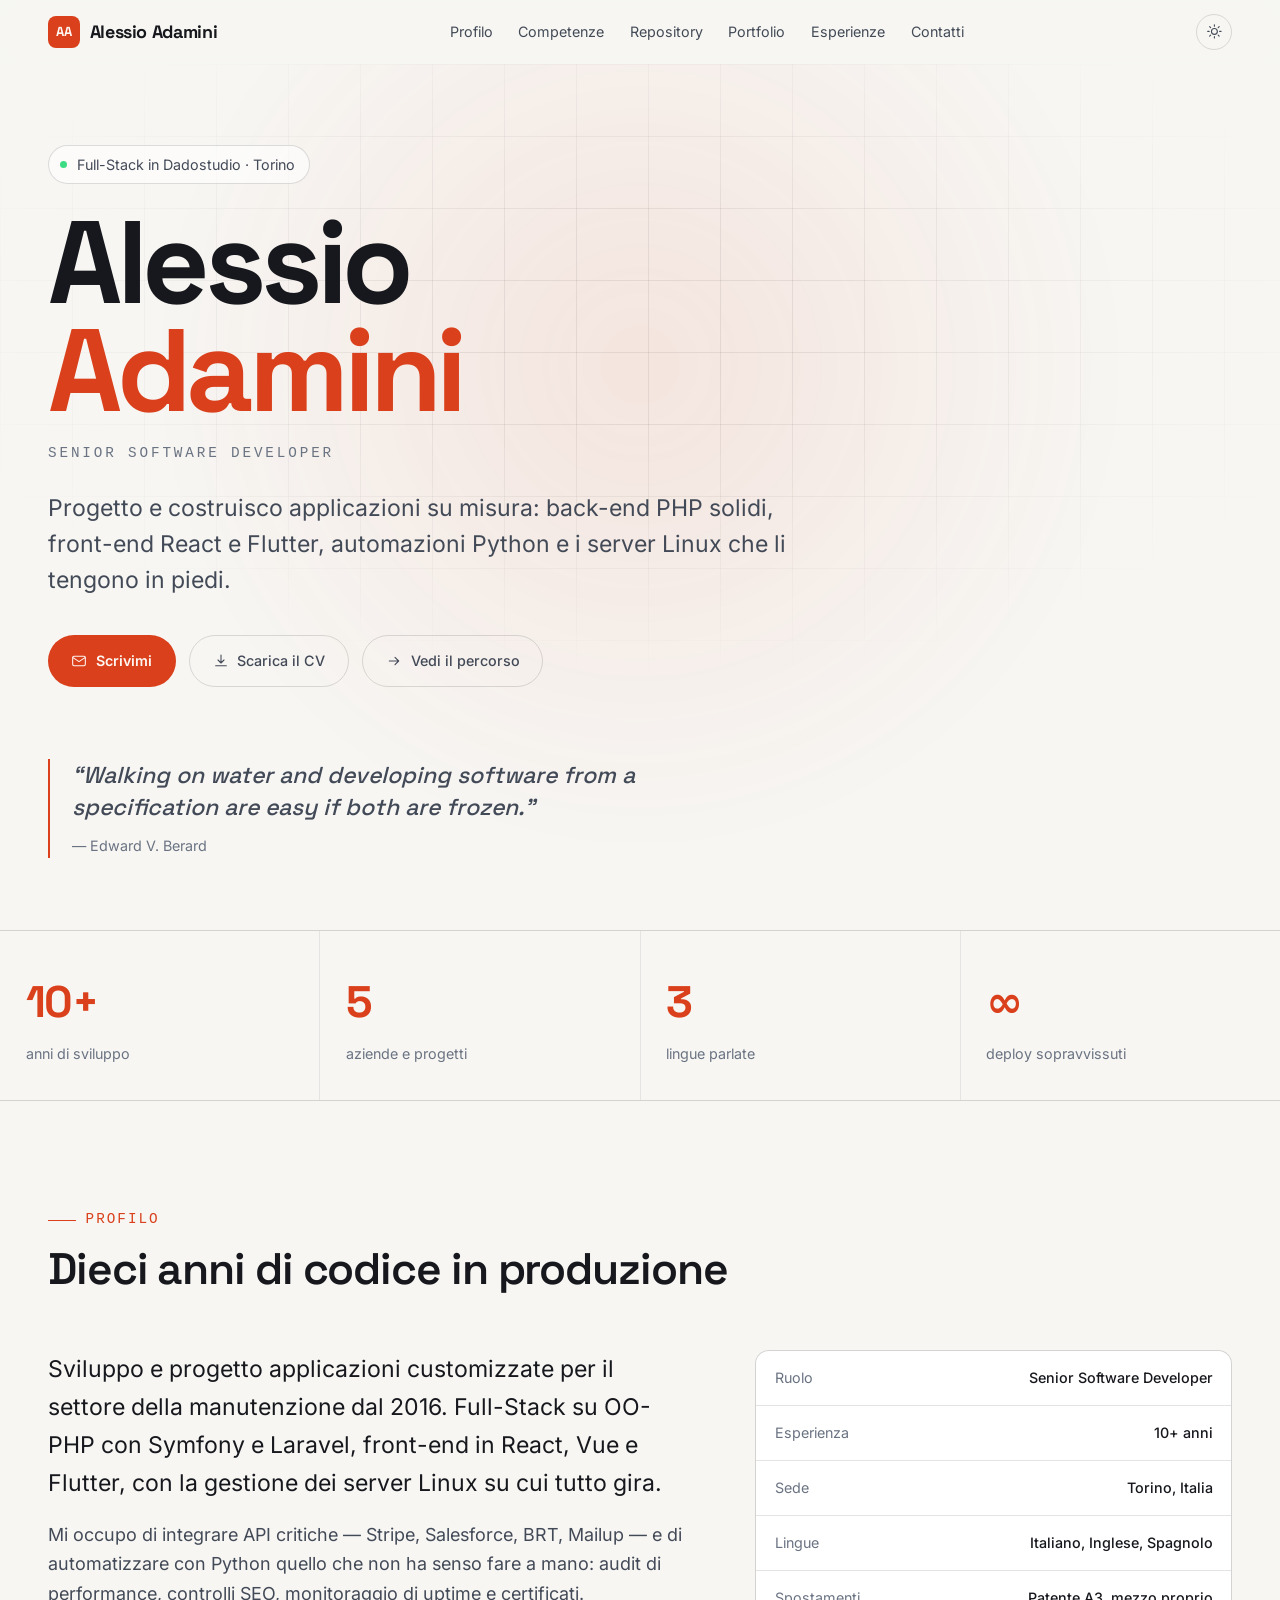
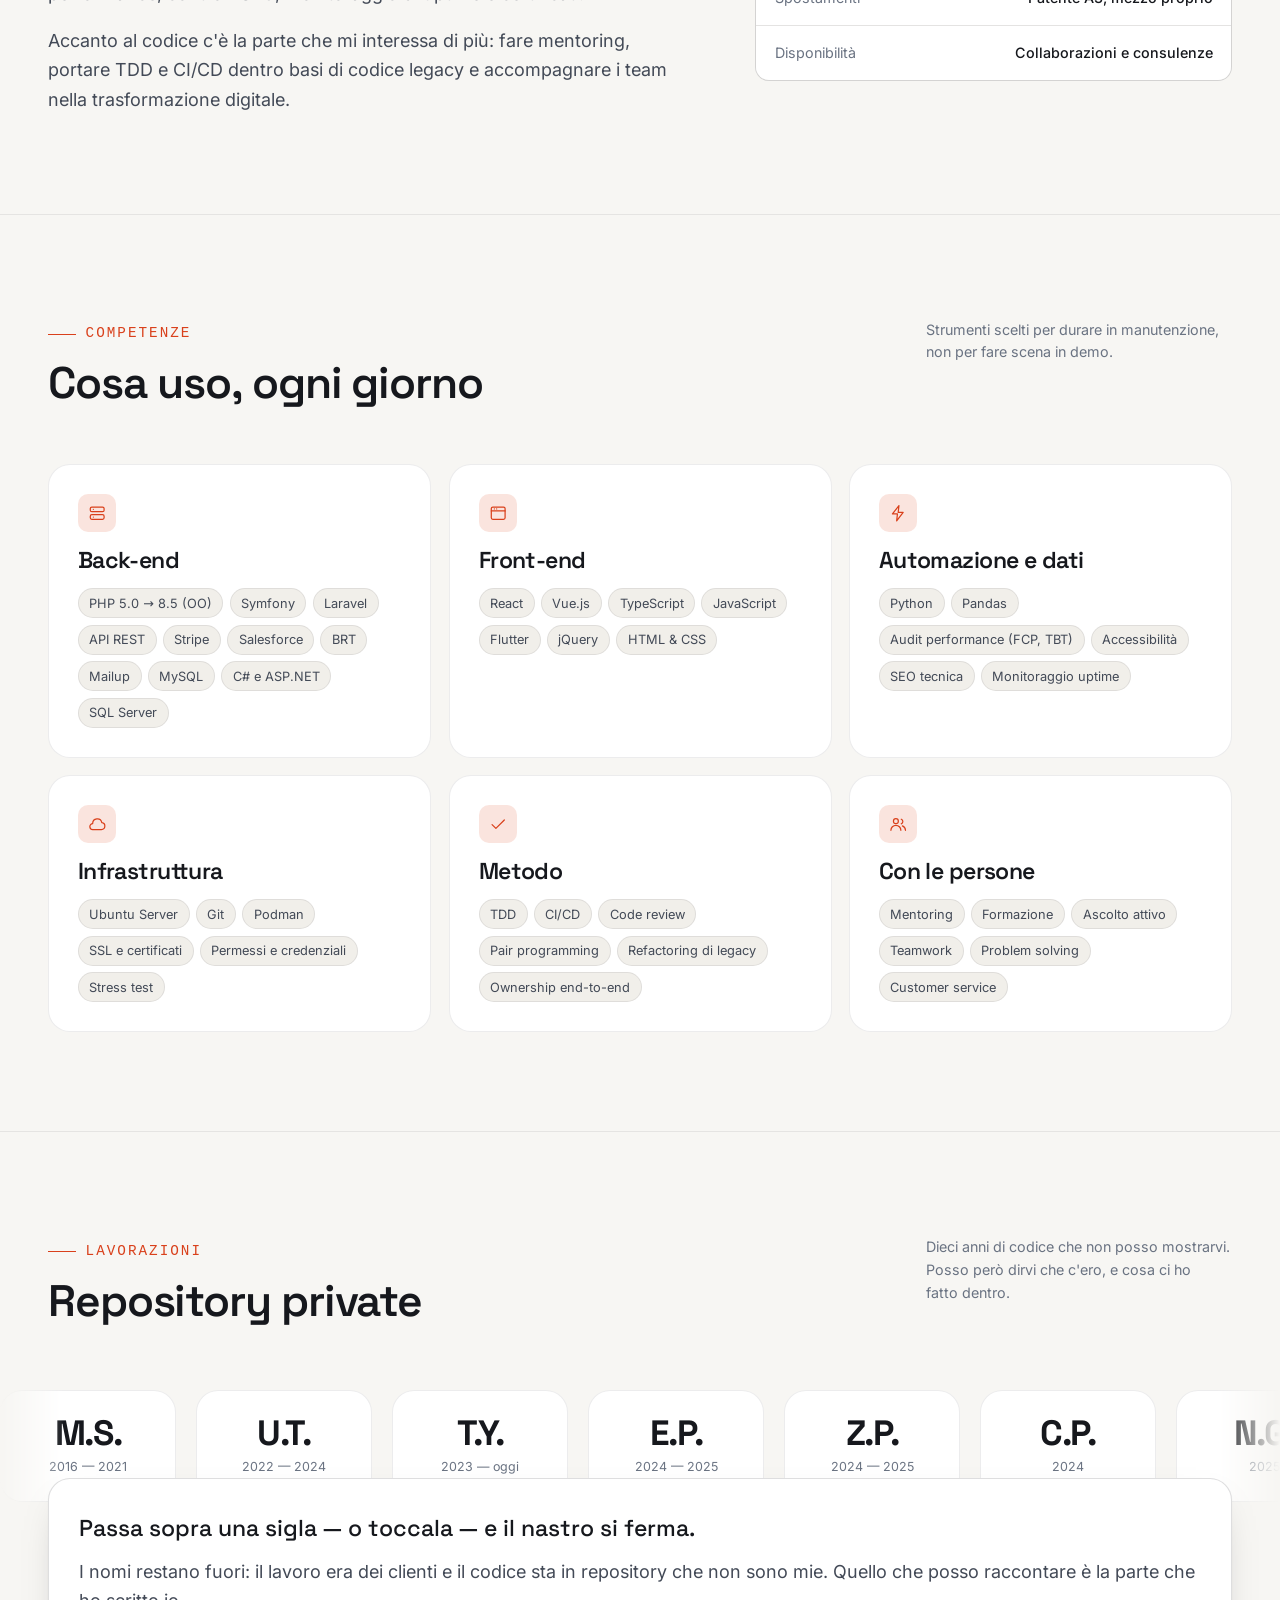
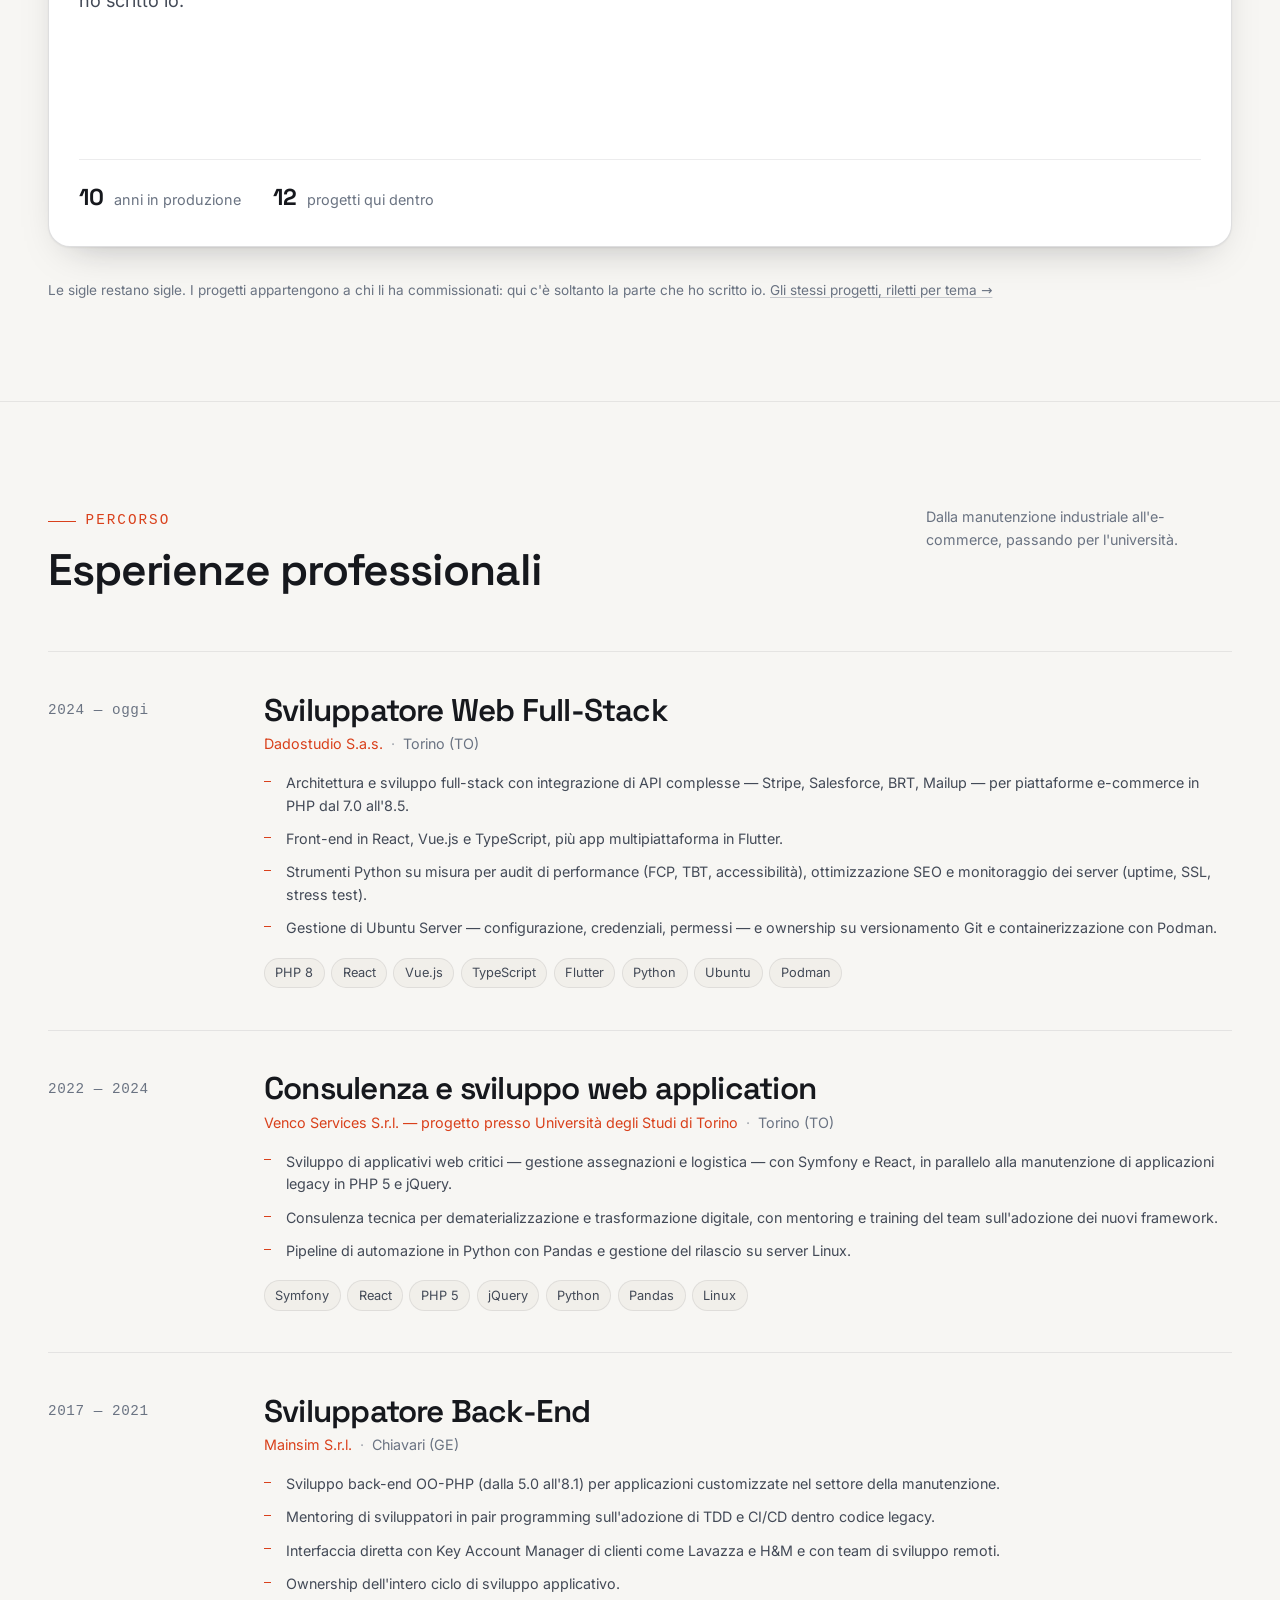
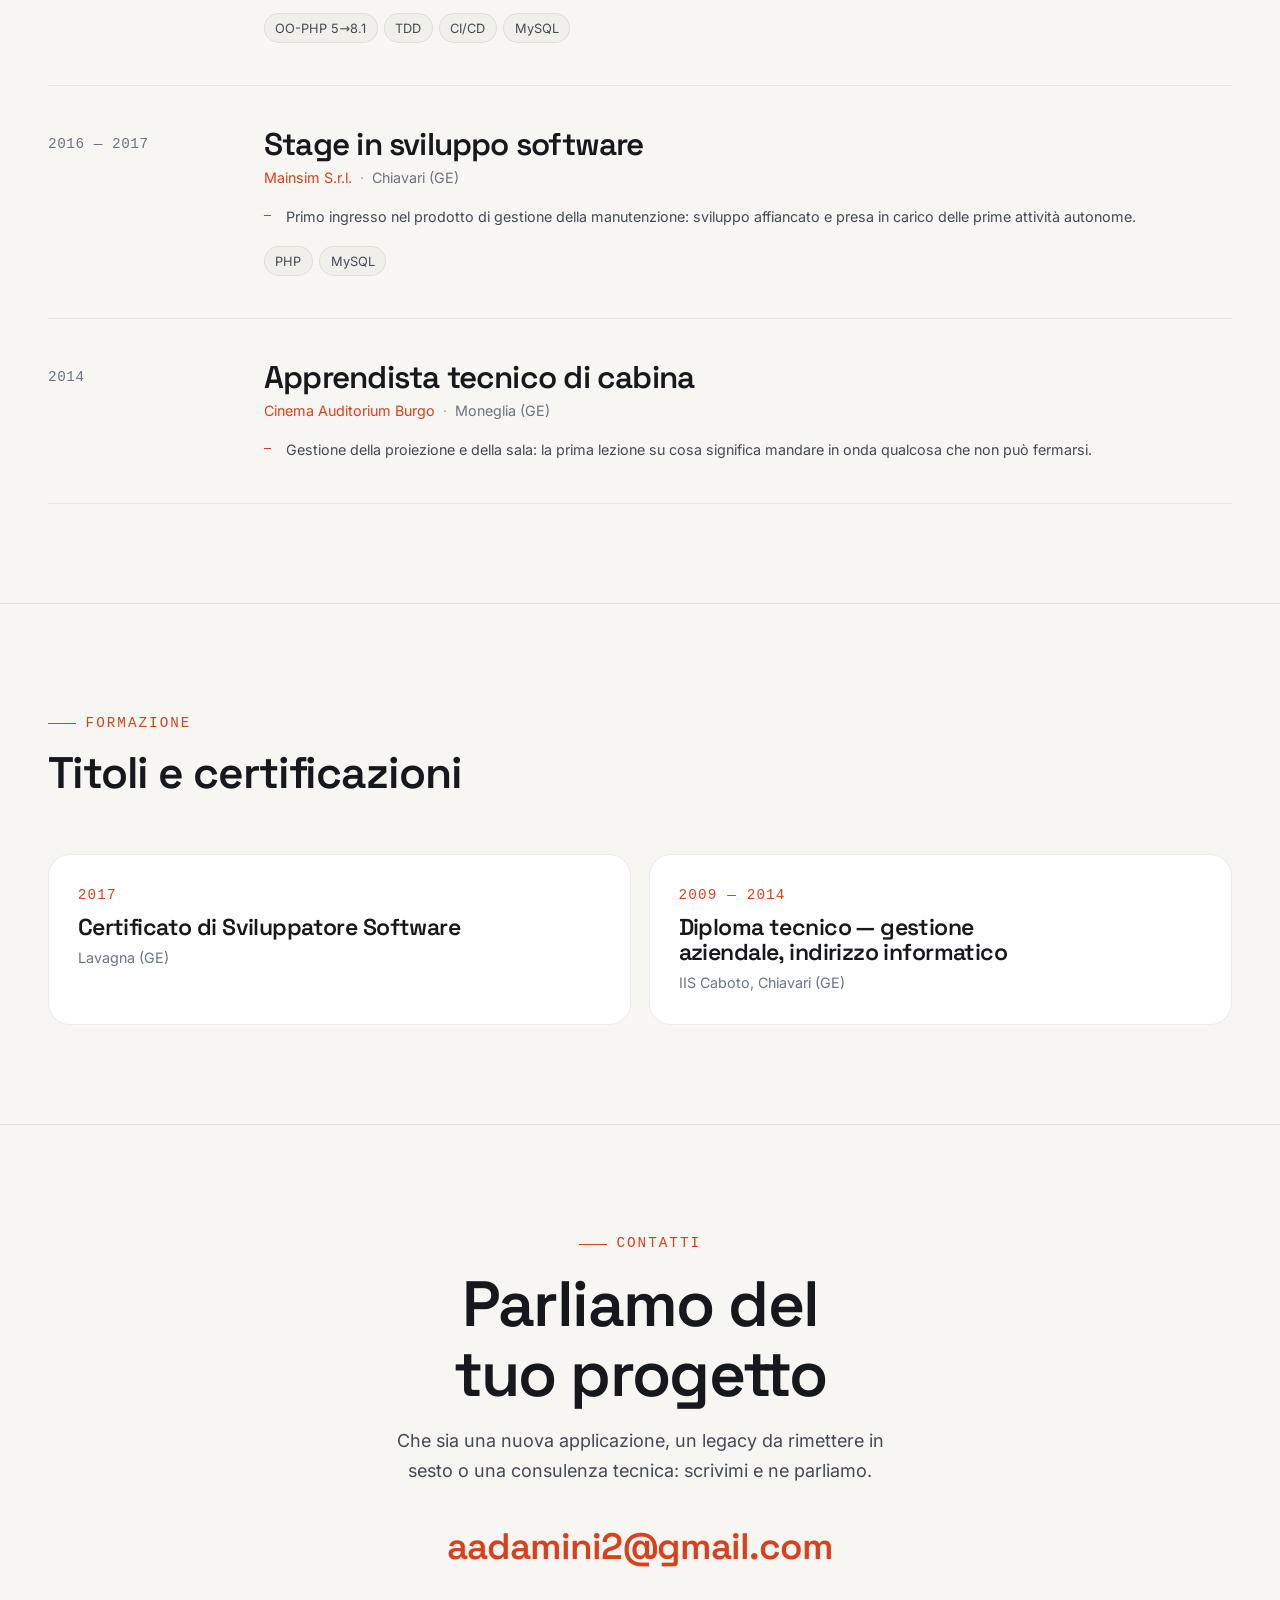
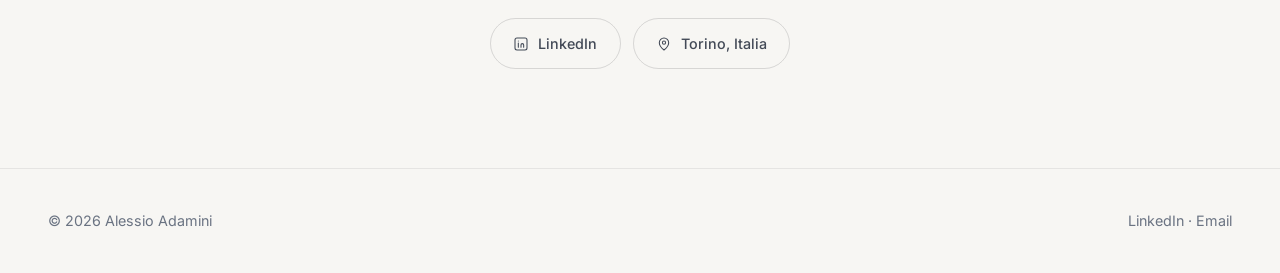
==== commit df6ad8ea: "aggiunto progetto audit" ====
--- a/docs/index.html
+++ b/docs/index.html
@@ -354,6 +354,12 @@
 							<span class="work-tile__period">2025 — oggi</span>
 						</a>
 					</li>
+					<li>
+						<a class="work-tile" id="work-tile-rs" href="#work-card-rs" data-work="rs">
+							<span class="work-tile__sigla">R.S.</span>
+							<span class="work-tile__period">2026</span>
+						</a>
+					</li>
 				</ul>
 			</div>
 		</div>
@@ -364,7 +370,7 @@
 				<p class="work-card__hint">I nomi restano fuori: il lavoro era dei clienti e il codice sta in repository che non sono mie. Quello che posso raccontare è la parte che ho scritto io.</p>
 				<ul class="work-card__numbers">
 					<li><span class="work-card__metric-value">10</span> anni in produzione</li>
-					<li><span class="work-card__metric-value">11</span> progetti qui dentro</li>
+					<li><span class="work-card__metric-value">12</span> progetti qui dentro</li>
 				</ul>
 			</article>
 
@@ -625,6 +631,30 @@
 						<li class="tag">SCSS</li>
 						<li class="tag">Composer</li>
 					</ul>
+				</div>
+			</article>
+
+			<article class="work-card" id="work-card-rs" role="region" aria-labelledby="work-tile-rs">
+				<div class="work-card__head">
+					<p class="work-card__sigla">R.S.</p>
+					<p class="work-card__period">2026</p>
+				</div>
+				<div class="work-card__body">
+					<p class="work-card__hint">E-commerce di ricambi per scooter su OpenCart, ereditato da mani precedenti: dati dei clienti esposti in più punti, senza che nessuno se ne fosse accorto.</p>
+					<ul class="work-card__list">
+						<li>Analisi di sicurezza dell&#039;installazione: nove vettori di esposizione documentati con le prove, dal dump del database raggiungibile dal web alle credenziali in chiaro ripetute in più file.</li>
+						<li>Password dei clienti conservate con hashing debole: ne ho dimostrato la fragilità per far pesare il rischio reale, non per ipotesi.</li>
+						<li>Piano di rientro in ordine di priorità e nota sugli obblighi GDPR, visto che tra i dati esposti c&#039;erano anche codici fiscali.</li>
+					</ul>
+				</div>
+				<div class="work-card__side">
+					<ul class="tags">
+						<li class="tag">Security audit</li>
+						<li class="tag">OpenCart</li>
+						<li class="tag">PHP</li>
+						<li class="tag">GDPR</li>
+					</ul>
+					<p class="work-card__metric"><span class="work-card__metric-value">9</span> vettori di fuga documentati</p>
 				</div>
 			</article>
 		</div>
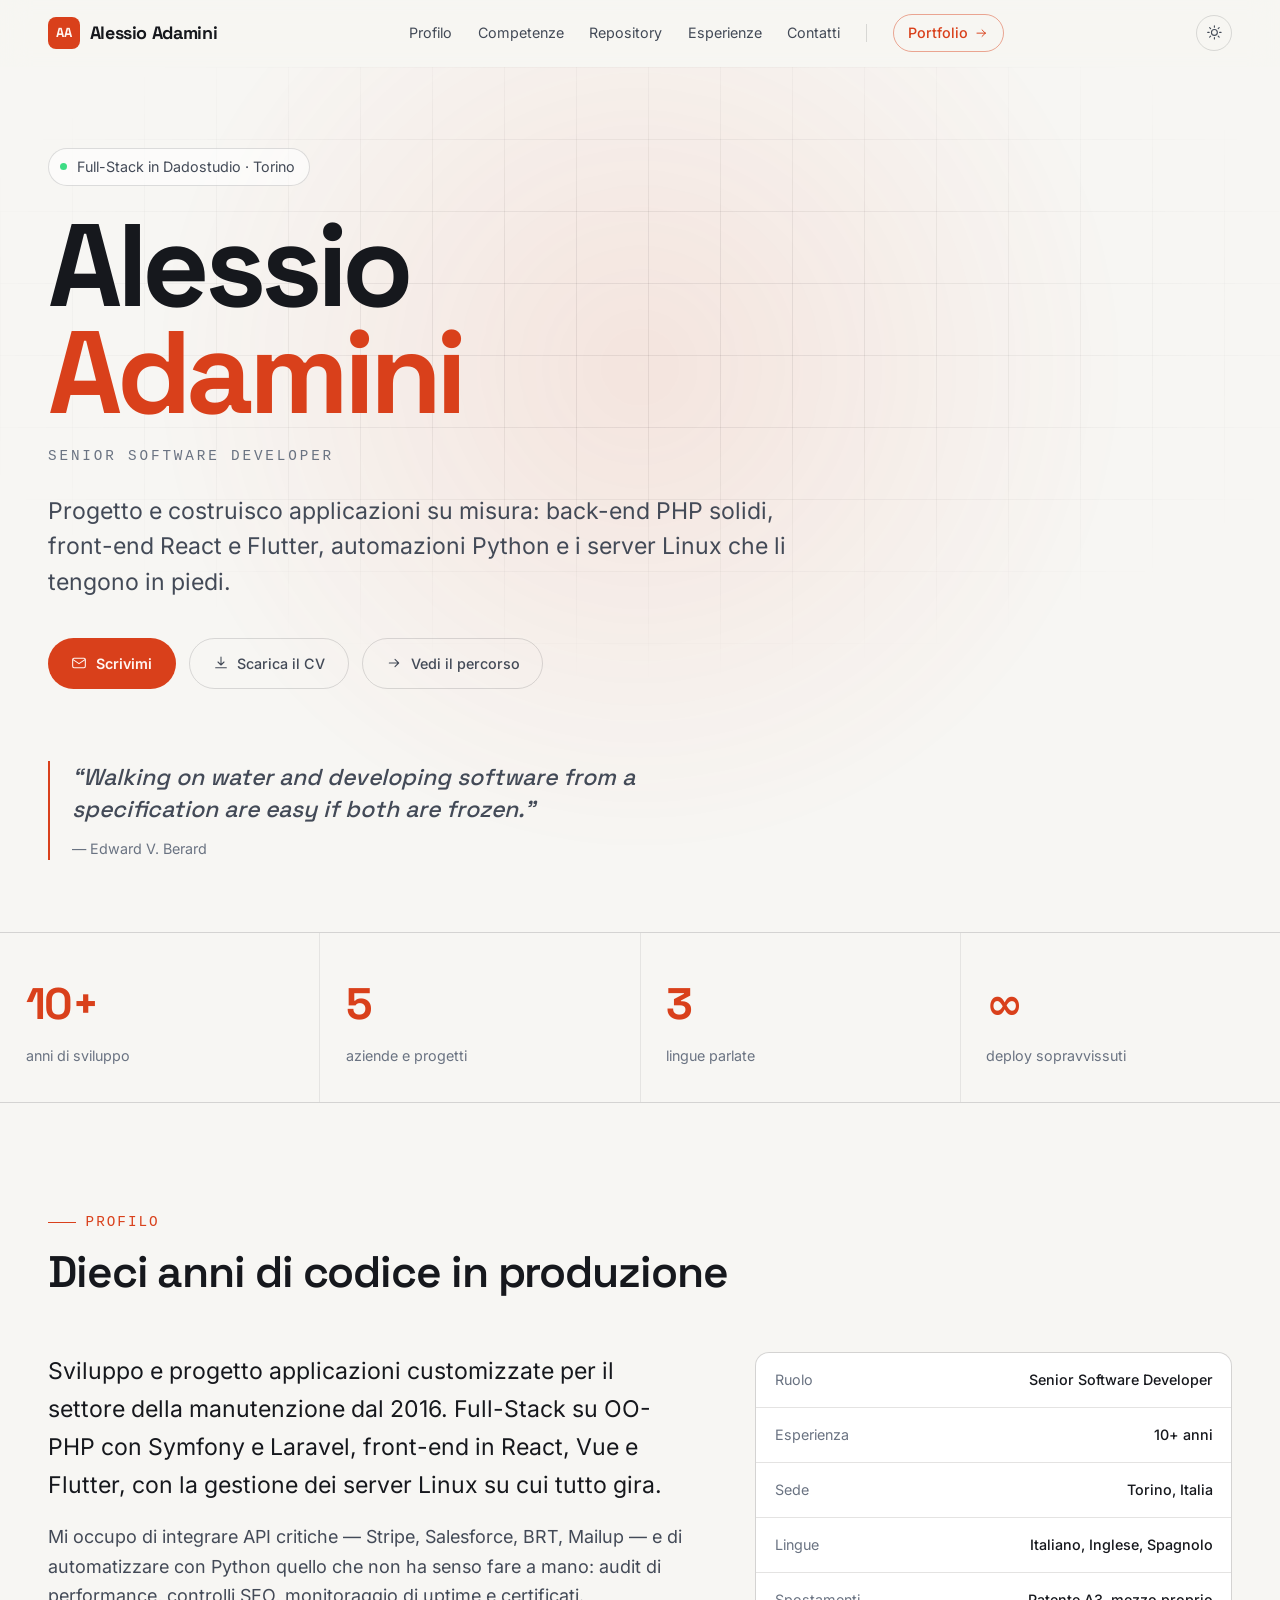
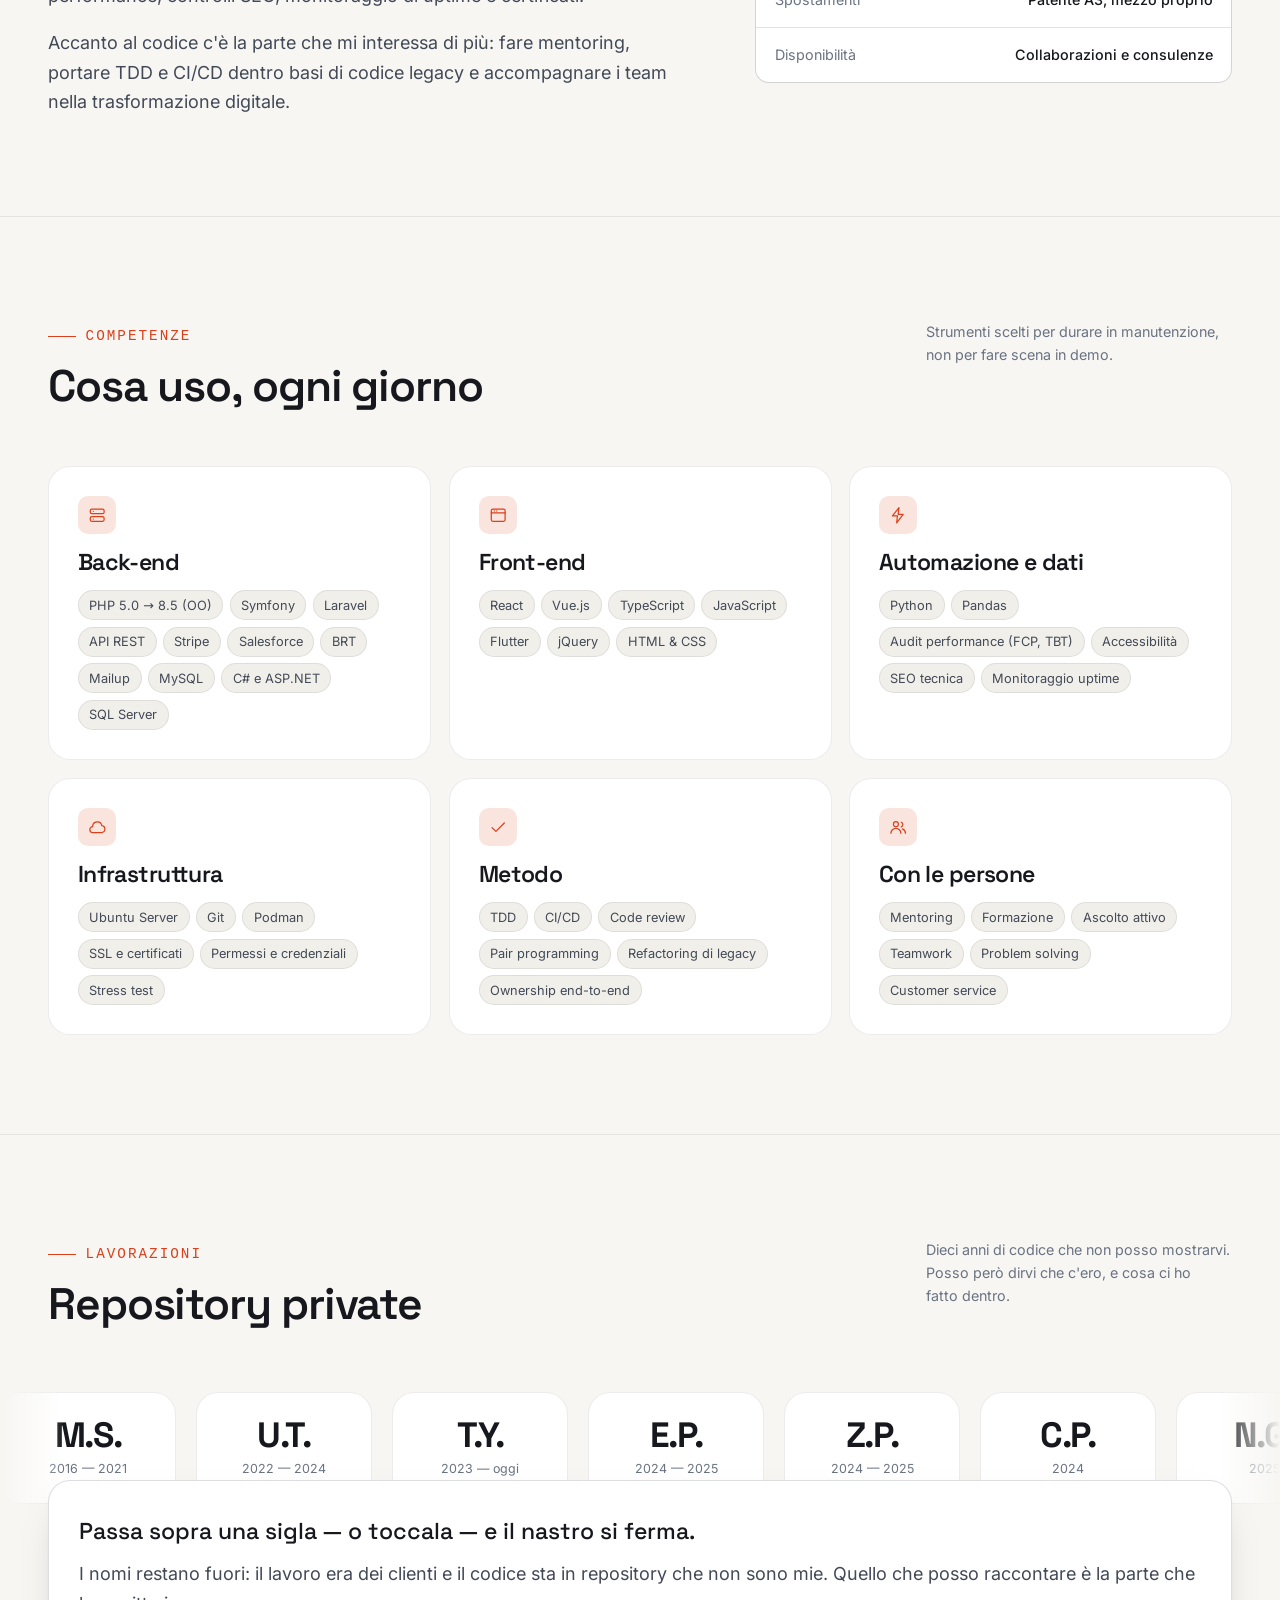
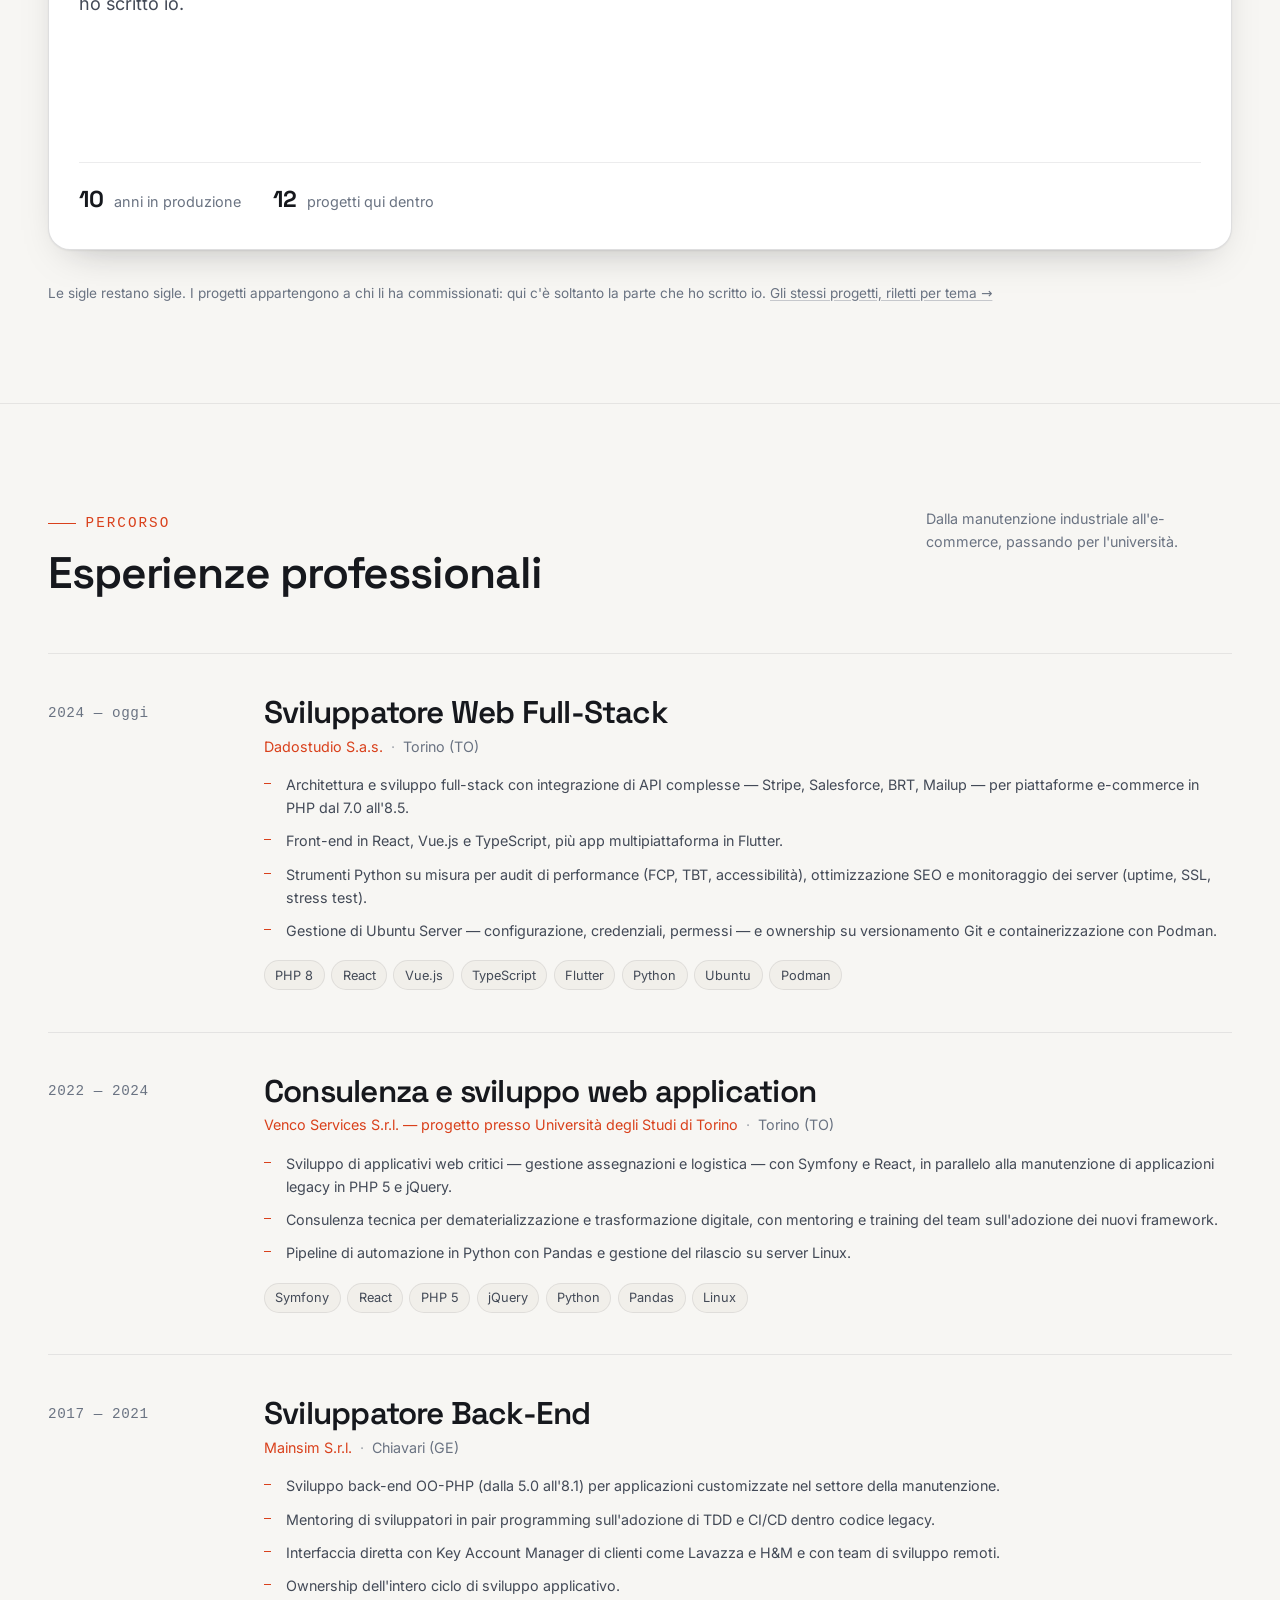
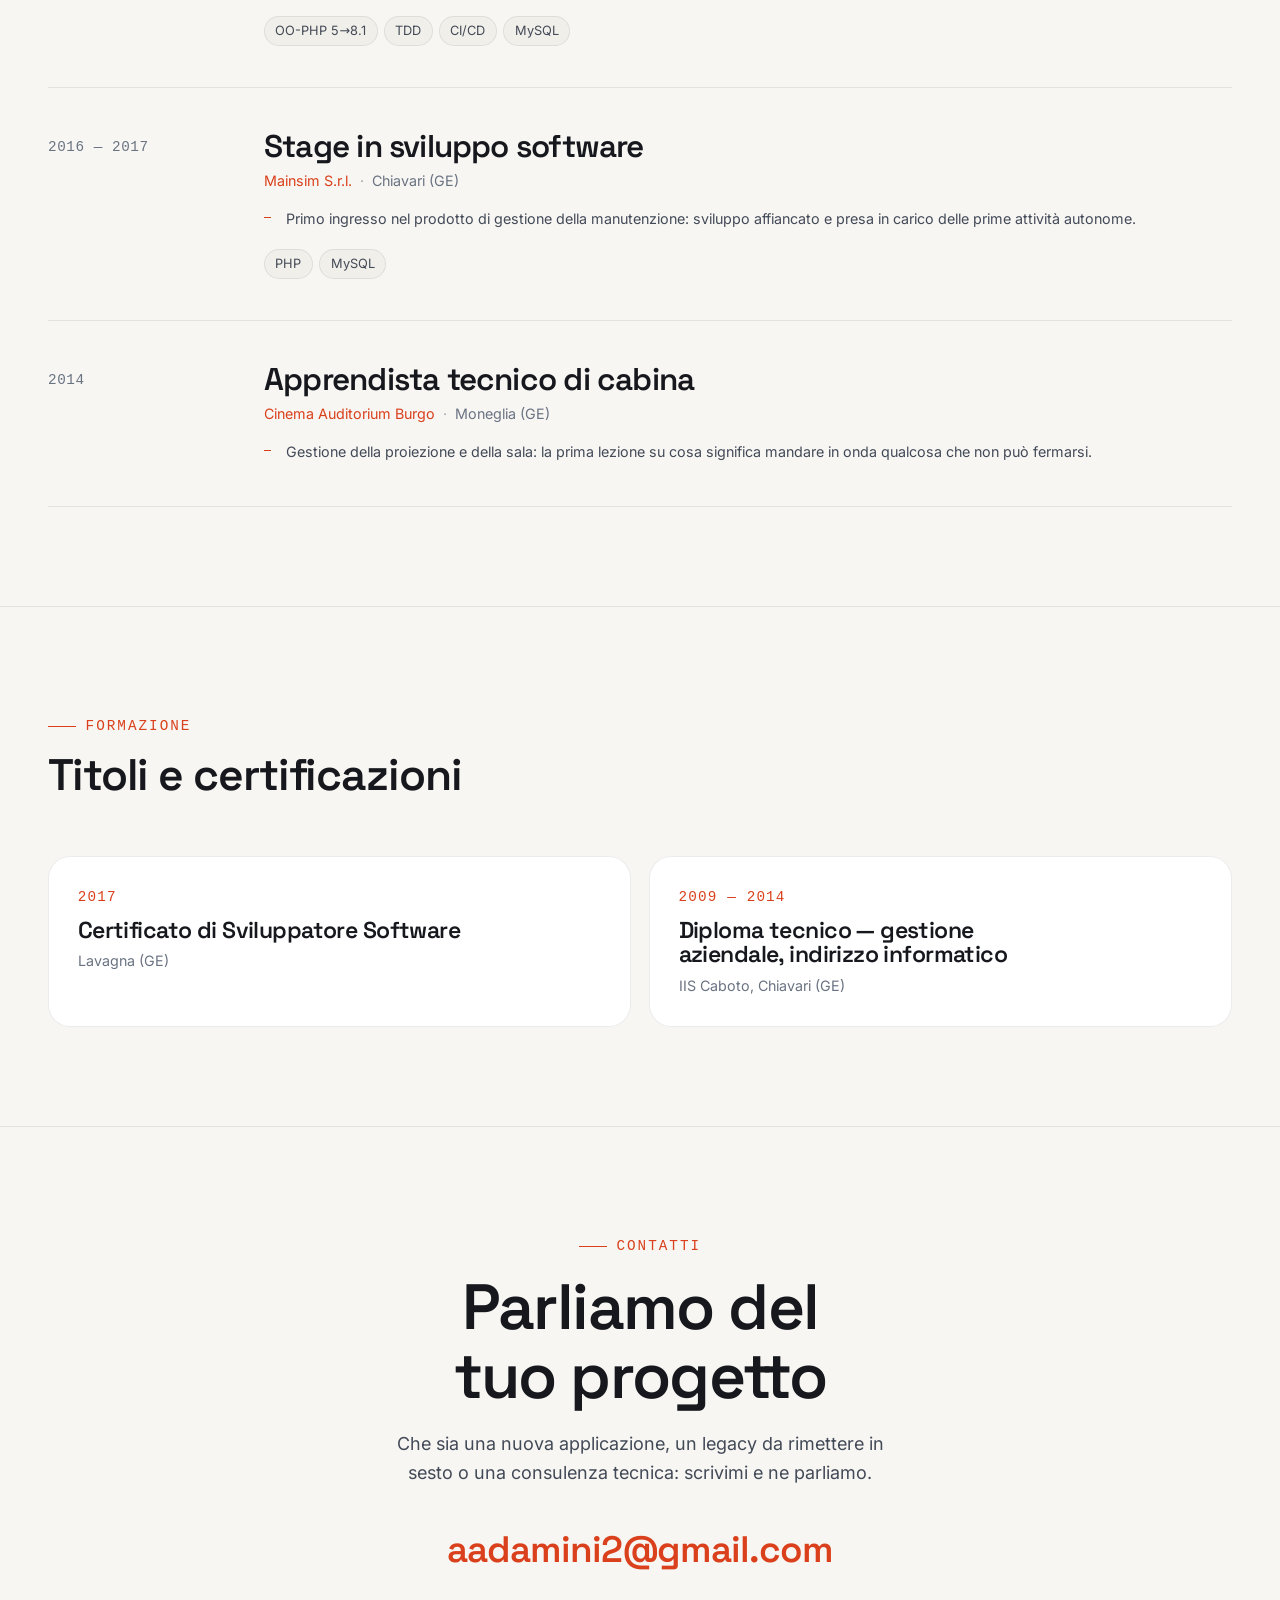
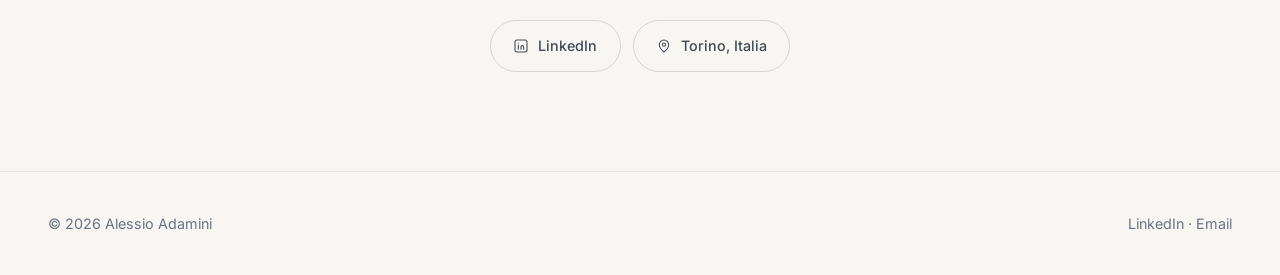
==== commit 390623a8: "modifiche al menù" ====
--- a/docs/index.html
+++ b/docs/index.html
@@ -48,9 +48,13 @@
 												<a href="#profilo">Profilo</a>
 									<a href="#competenze">Competenze</a>
 									<a href="#repository">Repository</a>
-									<a href="portfolio/">Portfolio</a>
 									<a href="#esperienze">Esperienze</a>
 									<a href="#contatti">Contatti</a>
+									<span class="nav__sep" aria-hidden="true"></span>
+			<a class="nav__page" href="portfolio/">
+				Portfolio
+				<svg viewBox="0 0 24 24" fill="none" stroke="currentColor" stroke-width="1.6" stroke-linecap="round" stroke-linejoin="round" aria-hidden="true" focusable="false"><path d="M5 12h14m0 0-5.5-5.5M19 12l-5.5 5.5"/></svg>
+			</a>
 									</nav>
 
 		<div class="header__tools">
--- a/docs/assets/css/main.css
+++ b/docs/assets/css/main.css
@@ -343,6 +343,49 @@
 .nav a:hover::after,
 .nav a[aria-current="true"]::after {
 	transform: scaleX(1);
+}
+
+/* Link a un'altra pagina: separato dalle ancore e reso come pillola */
+.nav__sep {
+	width: 1px;
+	height: 1.1rem;
+	background: var(--line);
+}
+
+.nav a.nav__page {
+	display: inline-flex;
+	align-items: center;
+	gap: 0.4rem;
+	padding: 0.4rem 0.9rem;
+	font-weight: 500;
+	color: var(--accent);
+	border: 1px solid color-mix(in srgb, var(--accent) 45%, transparent);
+	border-radius: 999px;
+	transition: color 0.2s var(--ease), background 0.2s var(--ease), border-color 0.2s var(--ease);
+}
+
+.nav a.nav__page::after {
+	content: none;
+}
+
+.nav a.nav__page:hover {
+	color: var(--accent-ink);
+	background: var(--accent);
+	border-color: var(--accent);
+}
+
+.nav__page svg {
+	width: 1em;
+	height: 1em;
+	transition: transform 0.2s var(--ease);
+}
+
+.nav__page:hover svg {
+	transform: translateX(3px);
+}
+
+.nav__page--back:hover svg {
+	transform: translateX(-3px);
 }
 
 .header__tools {
@@ -401,6 +444,17 @@
 		font-size: var(--step-2);
 		font-family: var(--font-display);
 		color: var(--text);
+	}
+
+	.nav__sep {
+		width: 3rem;
+		height: 1px;
+	}
+
+	.nav a.nav__page {
+		font-size: var(--step-1);
+		padding: 0.55rem 1.3rem;
+		color: var(--accent);
 	}
 
 	body:has(.nav-toggle[aria-expanded="true"]) .nav {
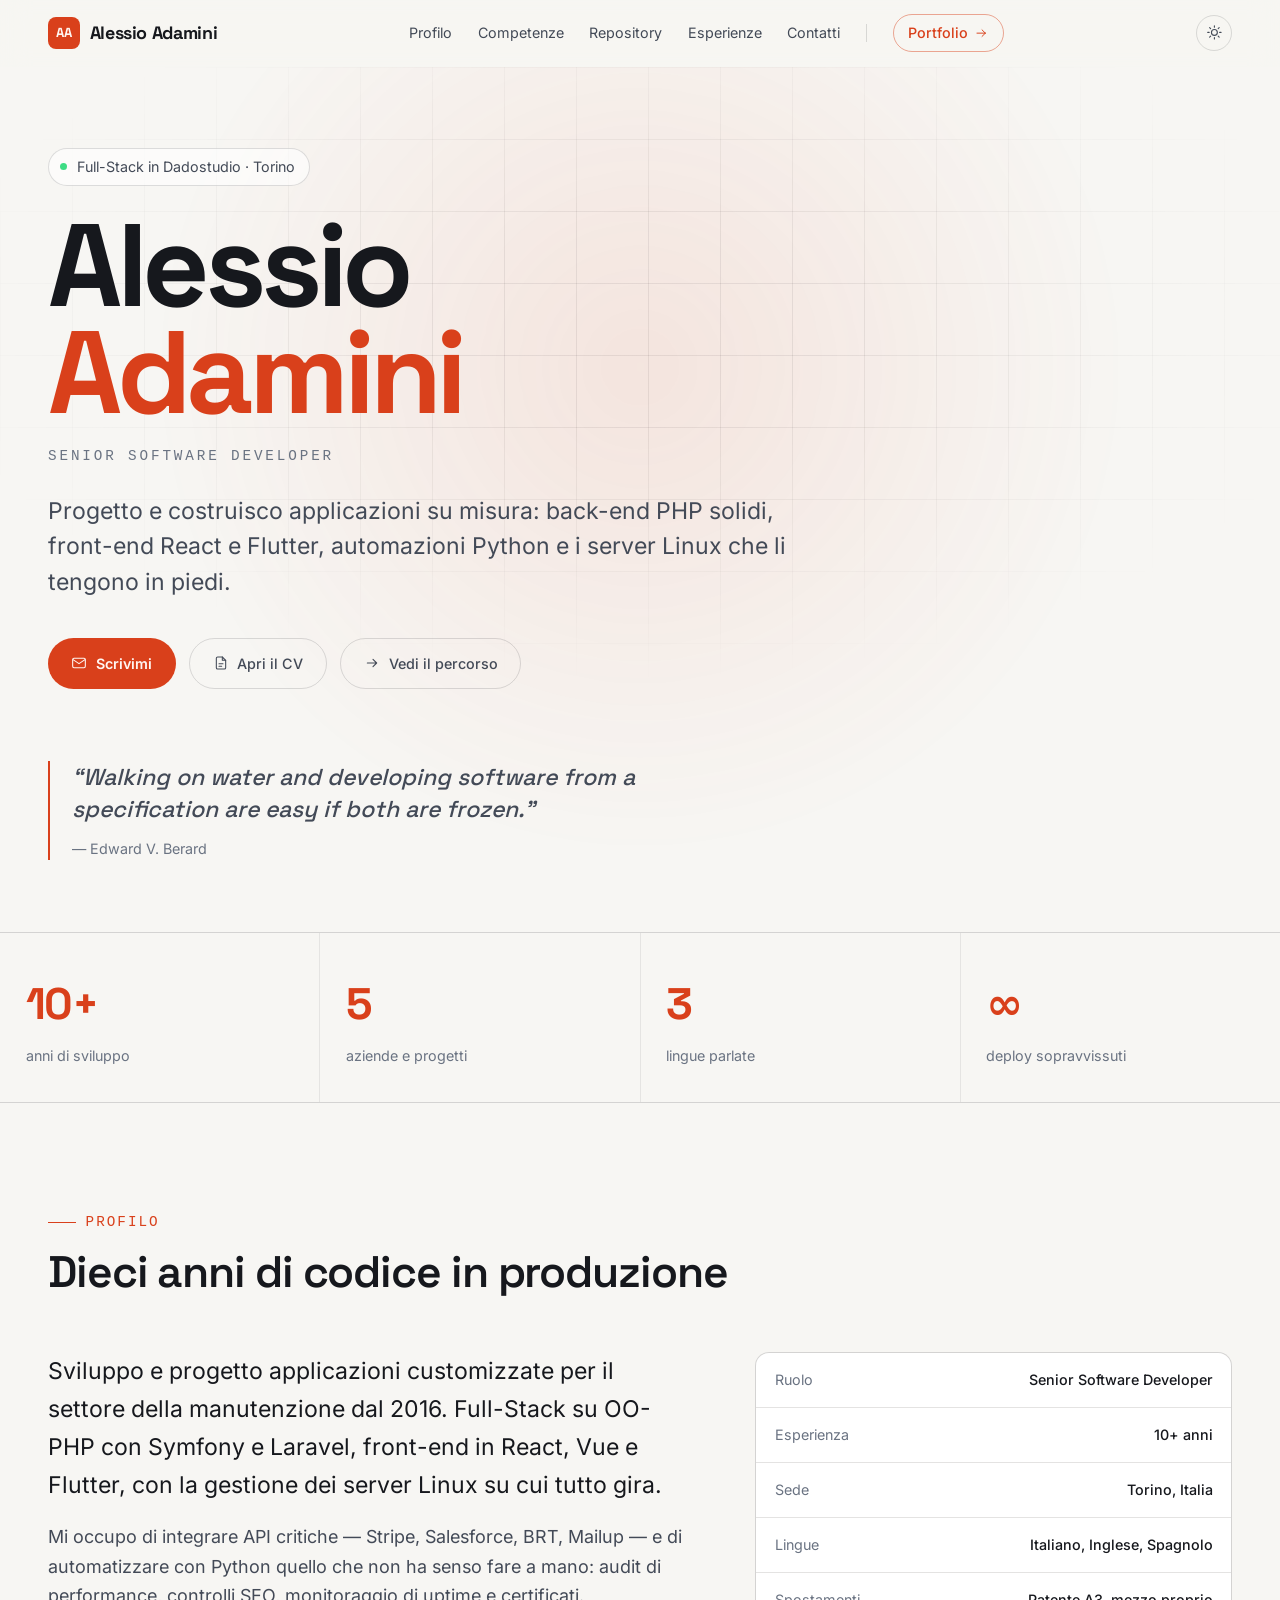
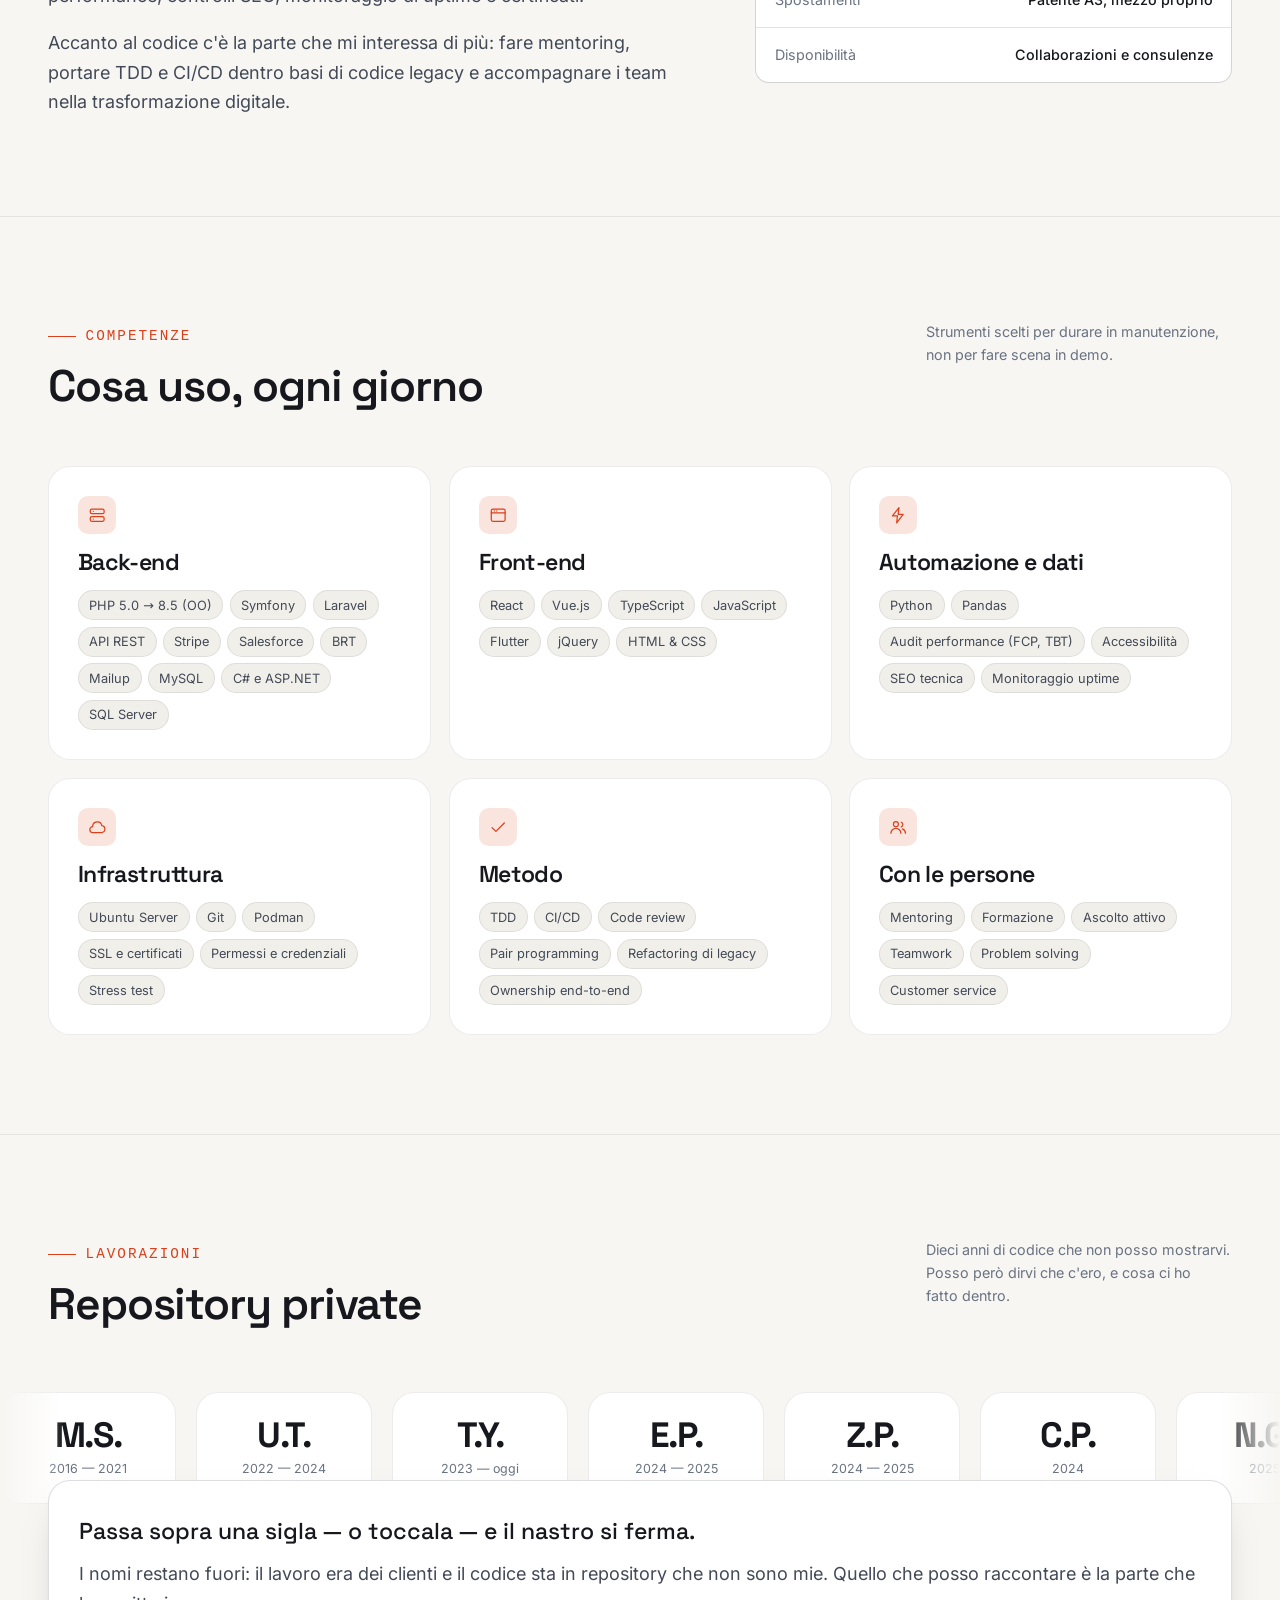
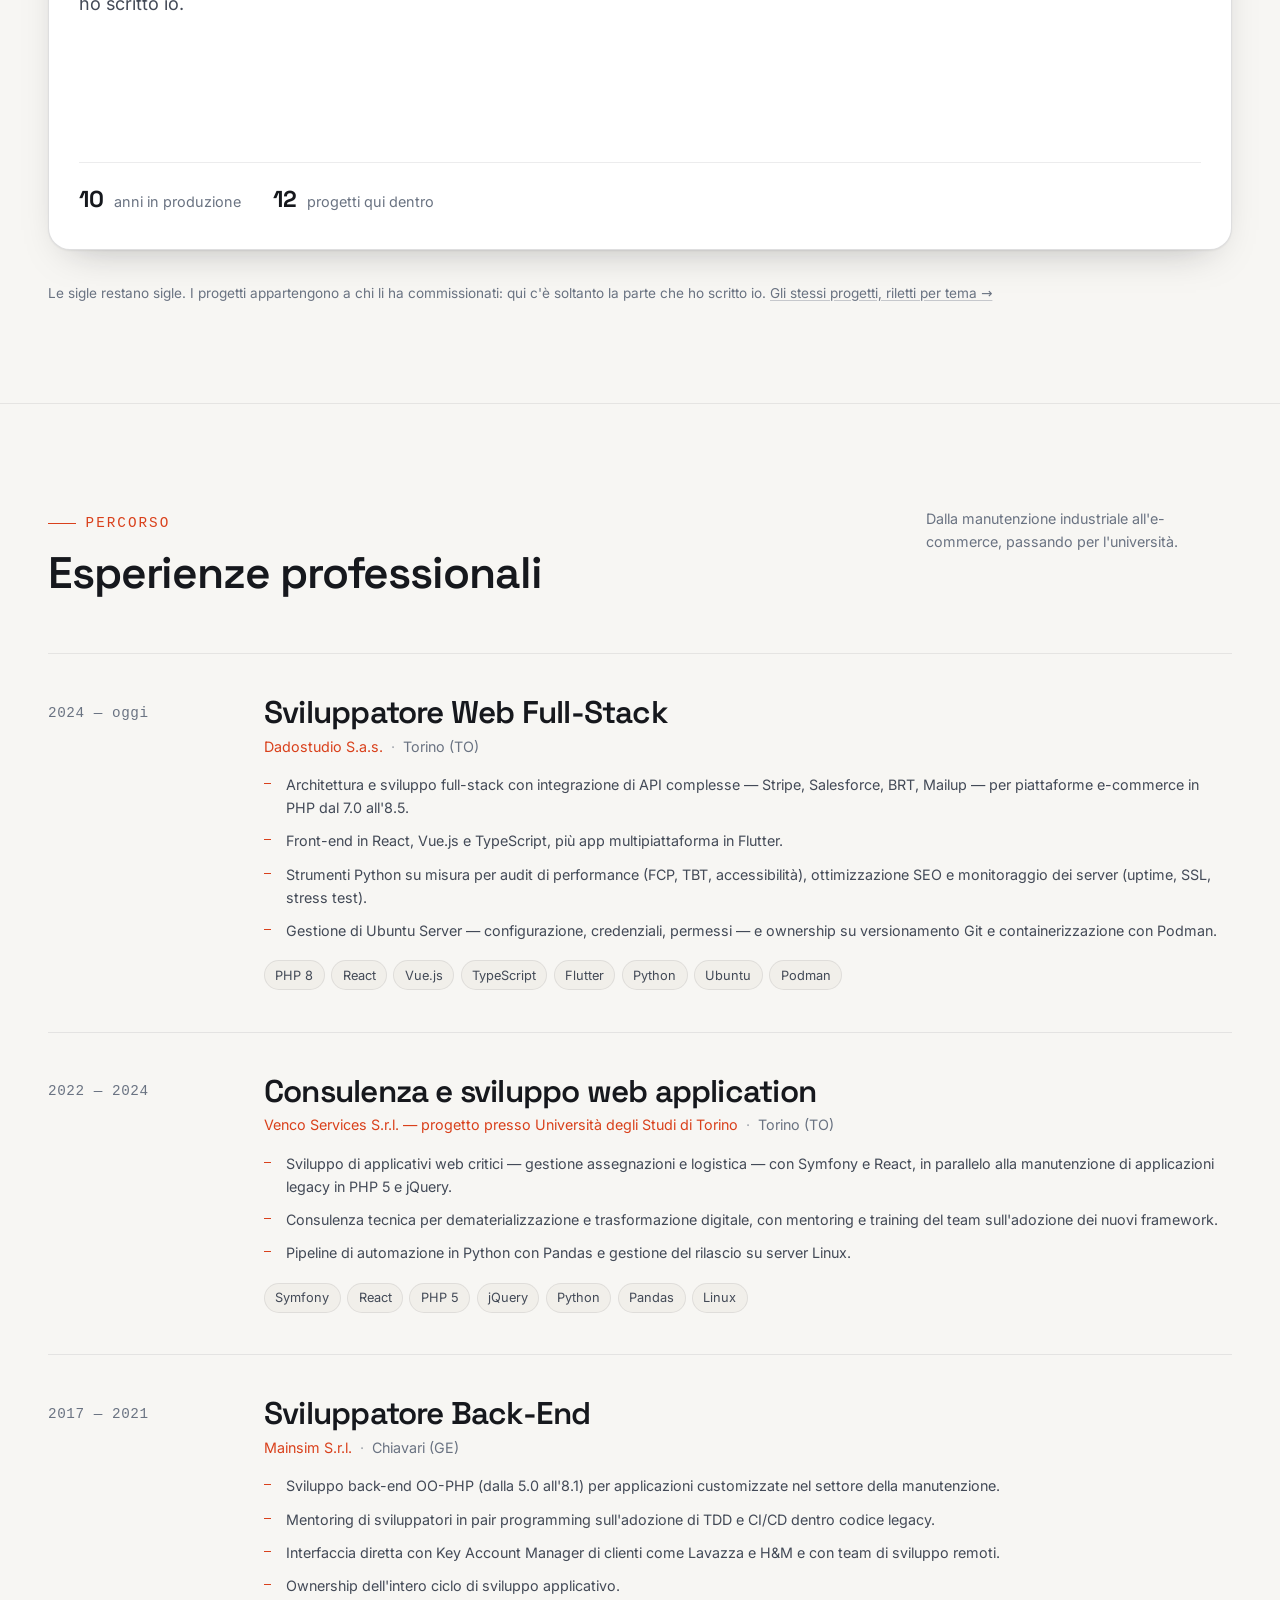
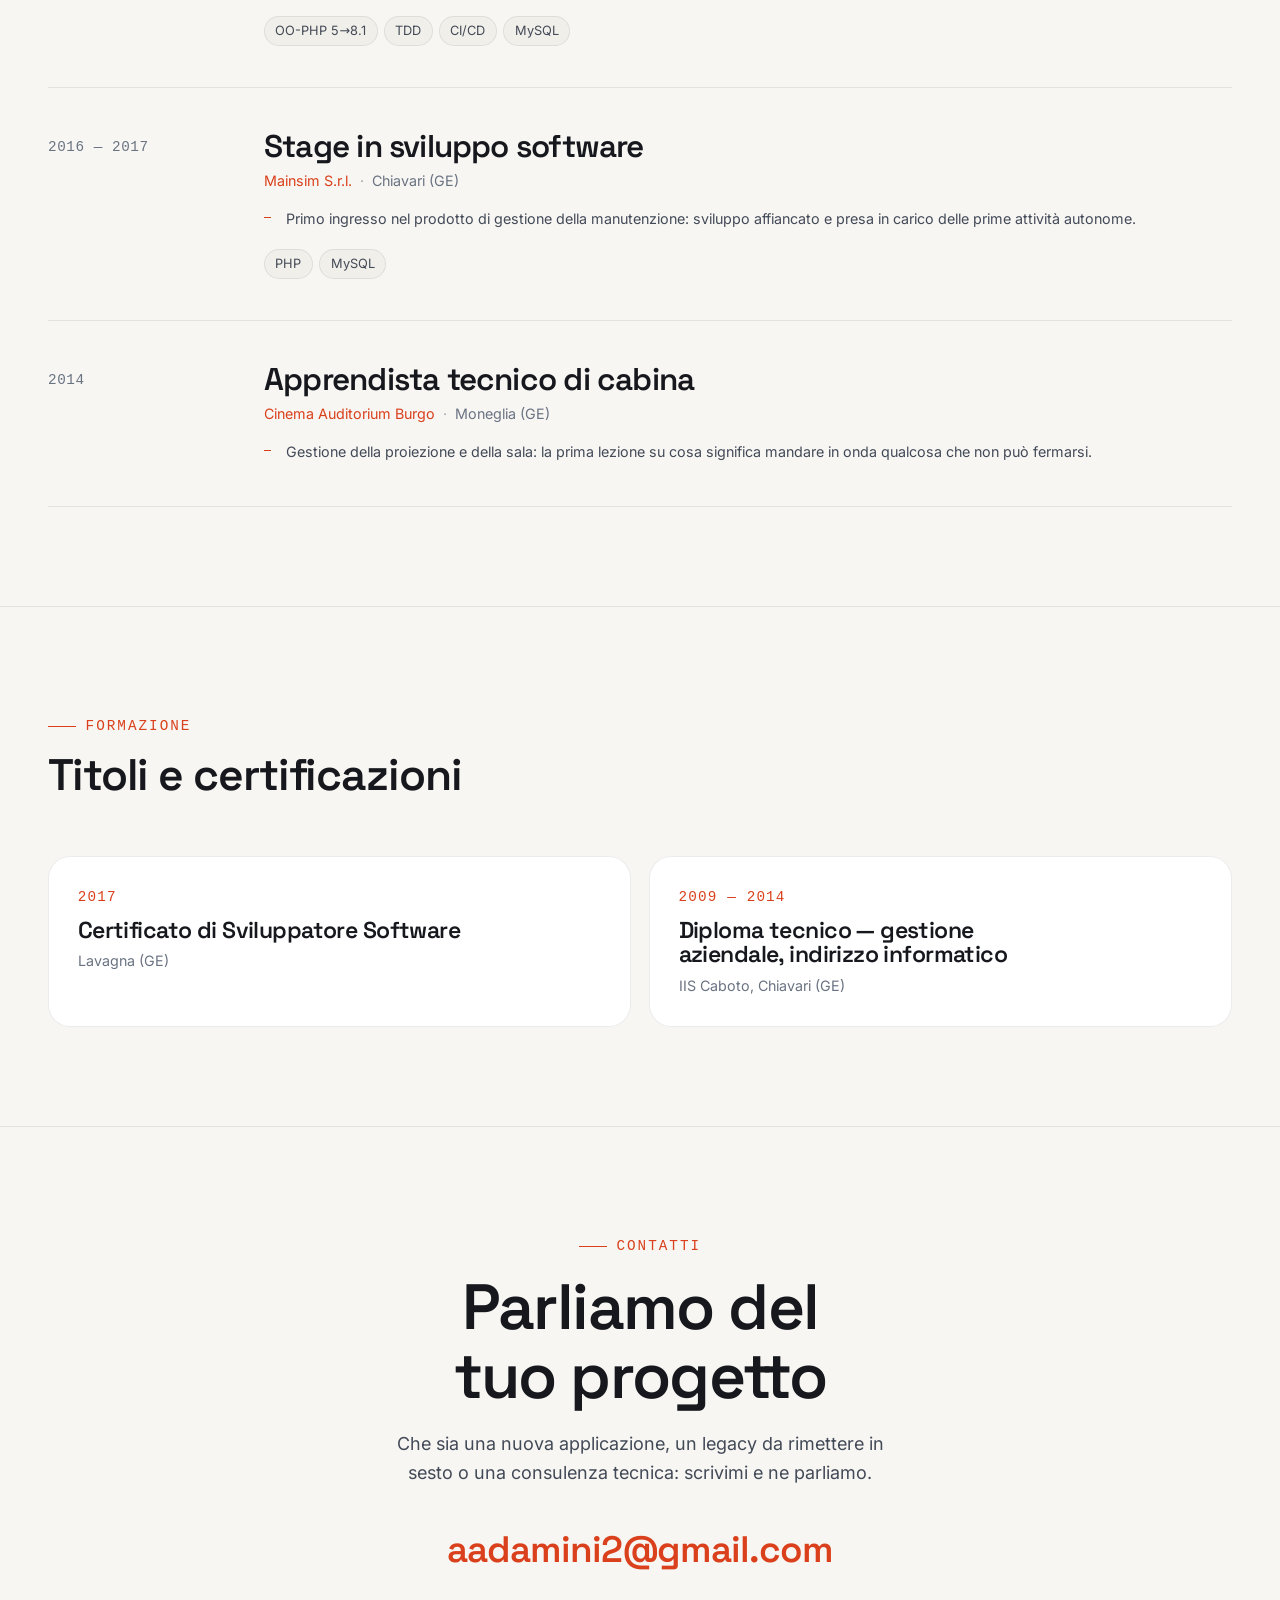
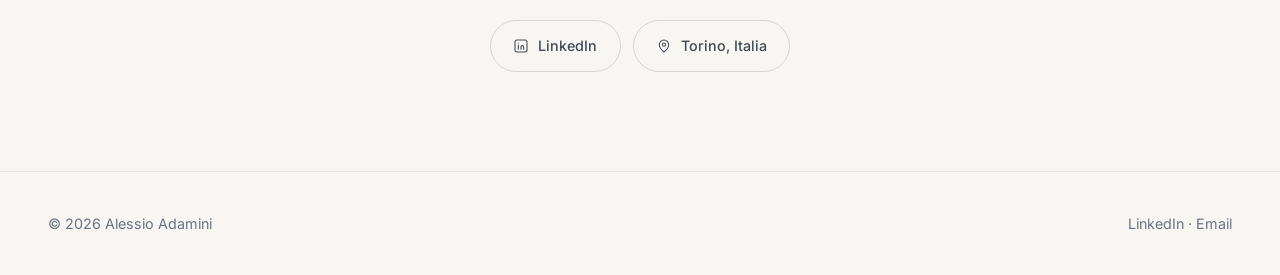
==== commit 06556a84: "feat(cv): add 2026 version of curriculum vitae" ====
--- a/docs/index.html
+++ b/docs/index.html
@@ -97,8 +97,8 @@
 							<a class="btn btn--primary" href="mailto:aadamini2@gmail.com">
 					<svg viewBox="0 0 24 24" fill="none" stroke="currentColor" stroke-width="1.6" stroke-linecap="round" stroke-linejoin="round" aria-hidden="true" focusable="false"><rect x="2.5" y="5" width="19" height="14" rx="2"/><path d="m3 7 9 6 9-6"/></svg>					Scrivimi				</a>
 			
-							<a class="btn btn--ghost" href="media/Alessio_Adamini_CV_2026.pdf" download>
-					<svg viewBox="0 0 24 24" fill="none" stroke="currentColor" stroke-width="1.6" stroke-linecap="round" stroke-linejoin="round" aria-hidden="true" focusable="false"><path d="M12 3v12m0 0 4.5-4.5M12 15l-4.5-4.5"/><path d="M4 19h16"/></svg>					Scarica il CV				</a>
+							<a class="btn btn--ghost" href="media/Alessio_Adamini_CV_2026.pdf" target="_blank" rel="noopener">
+					<svg viewBox="0 0 24 24" fill="none" stroke="currentColor" stroke-width="1.6" stroke-linecap="round" stroke-linejoin="round" aria-hidden="true" focusable="false"><path d="M14 3H7a2 2 0 0 0-2 2v14a2 2 0 0 0 2 2h10a2 2 0 0 0 2-2V8z"/><path d="M14 3v5h5M9 13h6M9 17h4"/></svg>					Apri il CV				</a>
 			
 			<a class="btn btn--ghost" href="#esperienze">
 				<svg viewBox="0 0 24 24" fill="none" stroke="currentColor" stroke-width="1.6" stroke-linecap="round" stroke-linejoin="round" aria-hidden="true" focusable="false"><path d="M5 12h14m0 0-5.5-5.5M19 12l-5.5 5.5"/></svg>				Vedi il percorso			</a>
